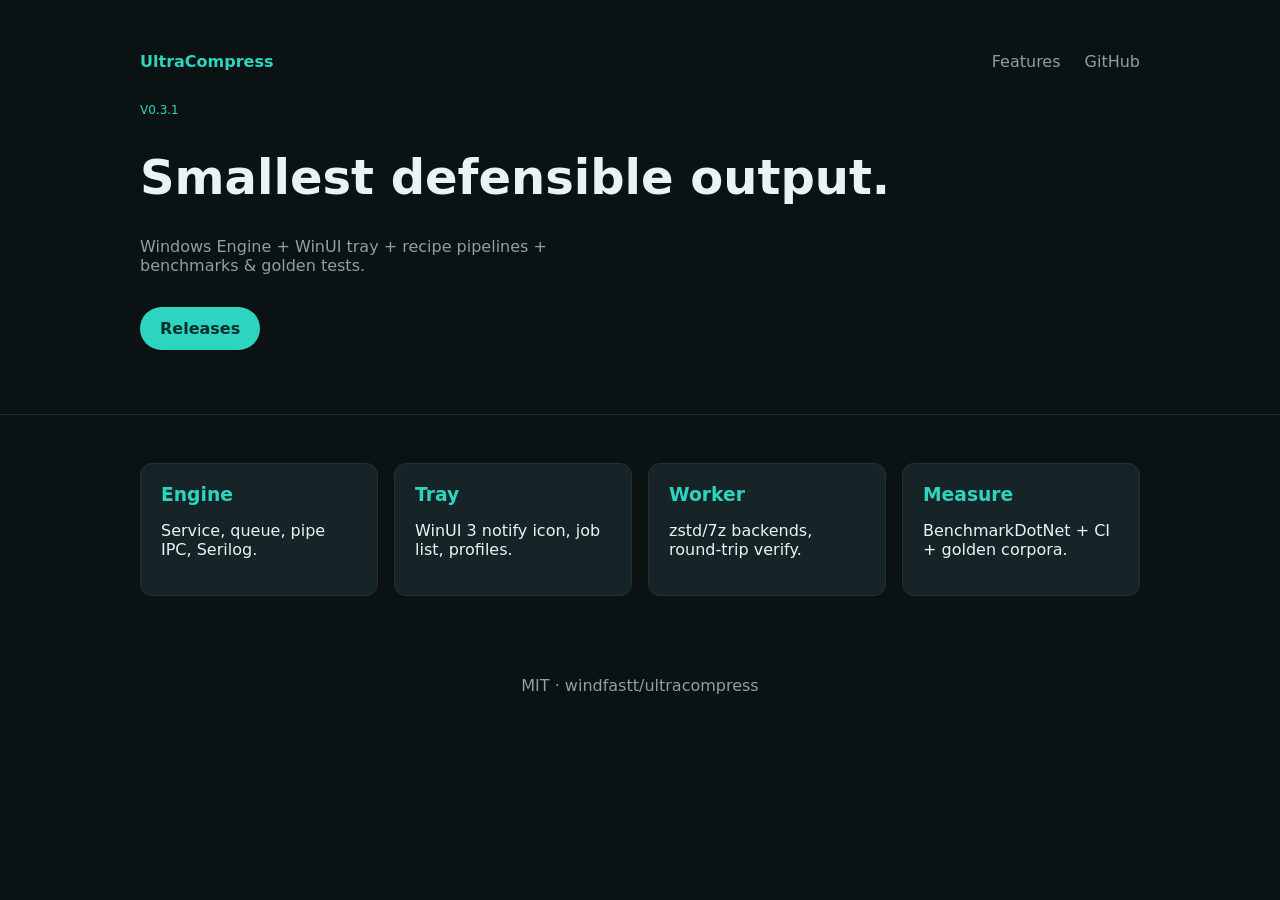
==== index.html @ 3025b954 "deploy: update site from 587dab5bf237c3730dba3cbc0a1143e65b993572 587dab5bf237c3730dba3cbc0a1143e65b" ====
<!DOCTYPE html>
<html lang="en"><head><meta charset="utf-8"/><meta name="viewport" content="width=device-width,initial-scale=1"/>
<title>UltraCompress</title><link rel="stylesheet" href="assets/style.css"/></head>
<body>
<header class="hero"><div class="nav"><span class="logo">UltraCompress</span>
<a href="#features">Features</a><a href="https://github.com/windfastt/ultracompress">GitHub</a></div>
<div class="wrap"><p class="tag">v0.3.1</p><h1>Smallest defensible output.</h1>
<p class="lead">Windows Engine + WinUI tray + recipe pipelines + benchmarks &amp; golden tests.</p>
<a class="btn" href="https://github.com/windfastt/ultracompress/releases">Releases</a></div></header>
<section id="features" class="wrap cards"><article><h3>Engine</h3><p>Service, queue, pipe IPC, Serilog.</p></article>
<article><h3>Tray</h3><p>WinUI 3 notify icon, job list, profiles.</p></article>
<article><h3>Worker</h3><p>zstd/7z backends, round-trip verify.</p></article>
<article><h3>Measure</h3><p>BenchmarkDotNet + CI + golden corpora.</p></article></section>
<footer class="wrap muted">MIT · windfastt/ultracompress</footer></body></html>
---- assets/style.css ----
:root{--bg:#0b1214;--text:#e8f4f2;--accent:#2dd4bf;--muted:#8aa29e;font-family:Segoe UI,system-ui,sans-serif}
body{margin:0;background:var(--bg);color:var(--text)}.nav{display:flex;gap:1.5rem;padding:1.25rem 2rem;max-width:1000px;margin:auto}
.logo{font-weight:700;color:var(--accent);margin-right:auto}.nav a{color:var(--muted);text-decoration:none}
.hero{padding:2rem 0 4rem;border-bottom:1px solid #1e2d30}.wrap{max-width:1000px;margin:auto;padding:0 2rem}
.tag{color:var(--accent);text-transform:uppercase;font-size:.75rem}h1{font-size:clamp(2rem,5vw,3rem)}.lead{color:var(--muted);max-width:48ch}
.btn{display:inline-block;margin-top:1rem;padding:.75rem 1.25rem;background:var(--accent);color:#042f2e;border-radius:999px;text-decoration:none;font-weight:600}
.cards{display:grid;grid-template-columns:repeat(auto-fill,minmax(220px,1fr));gap:1rem;padding:3rem 2rem;max-width:1000px;margin:auto}
.cards article{background:#162428;padding:1.25rem;border-radius:12px;border:1px solid #1e3336}h3{color:var(--accent);margin:0 0 .5rem}
.muted{color:var(--muted);padding:2rem;text-align:center}
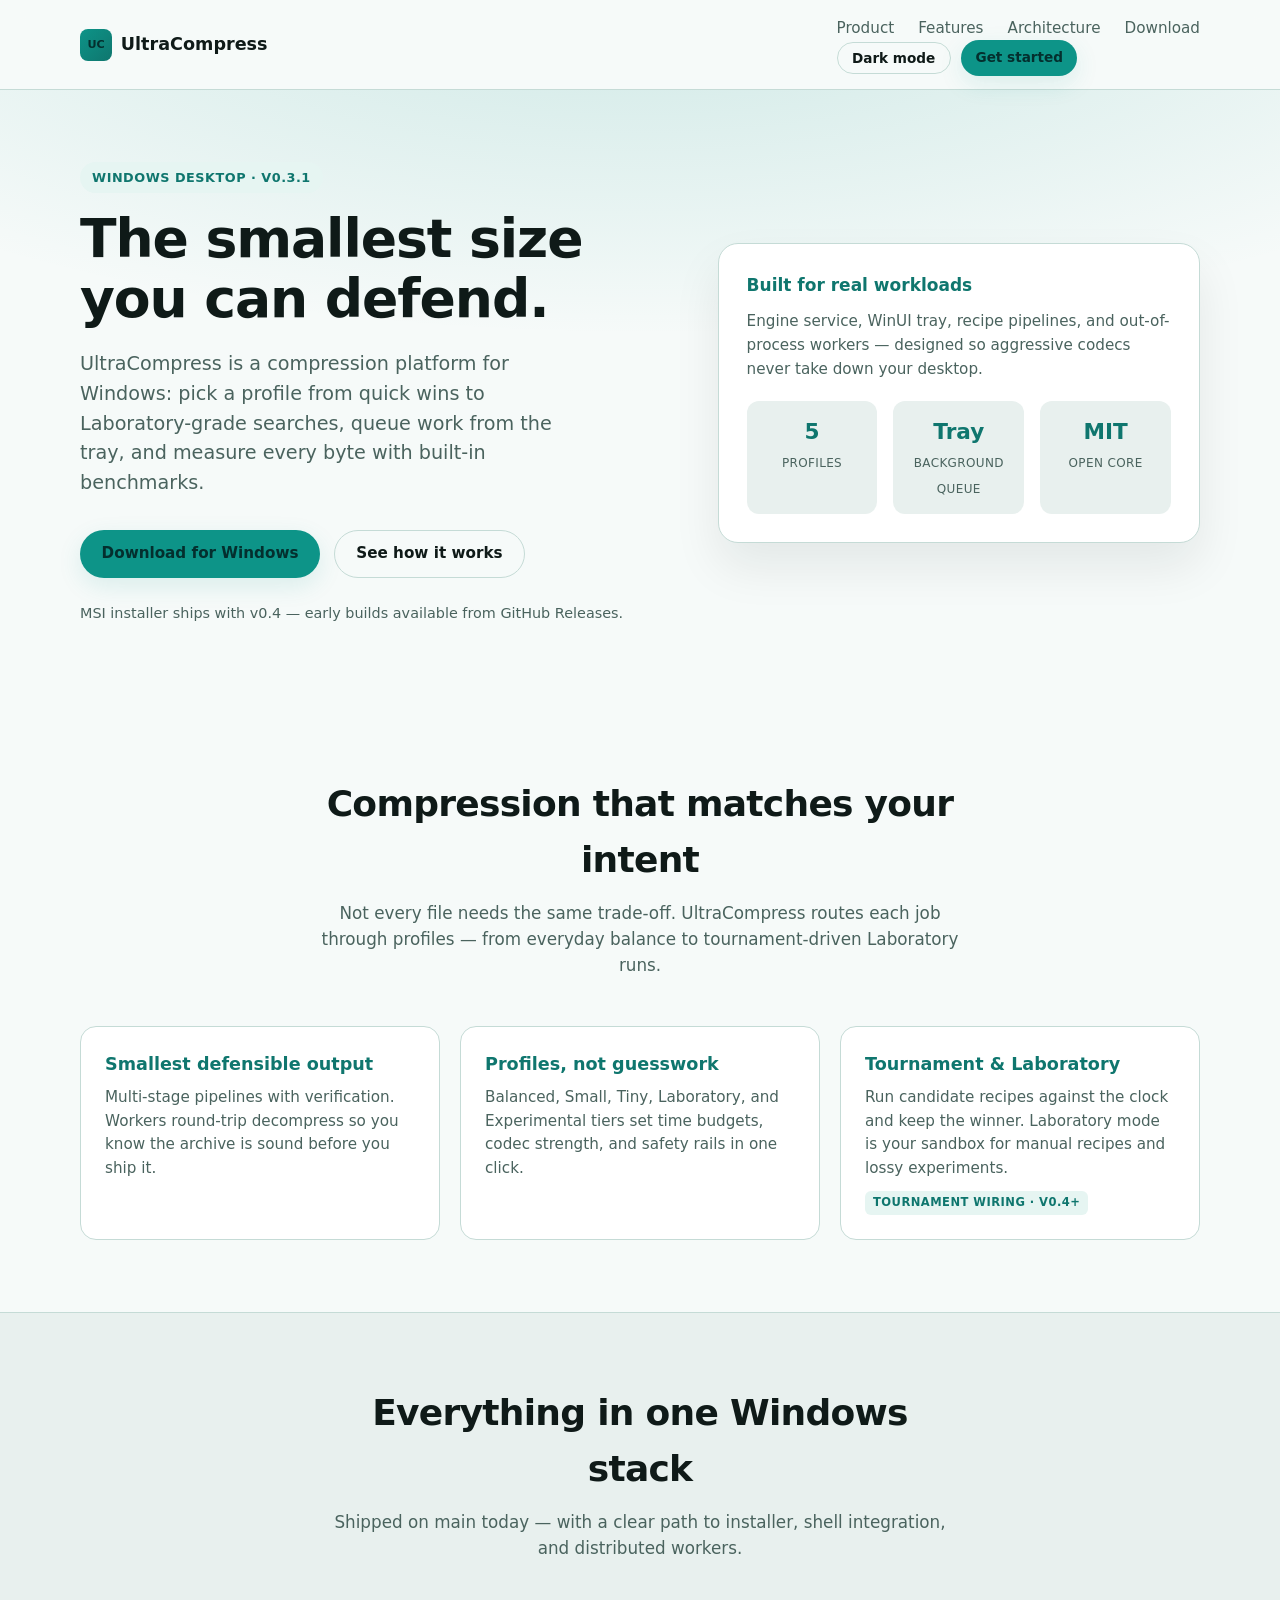
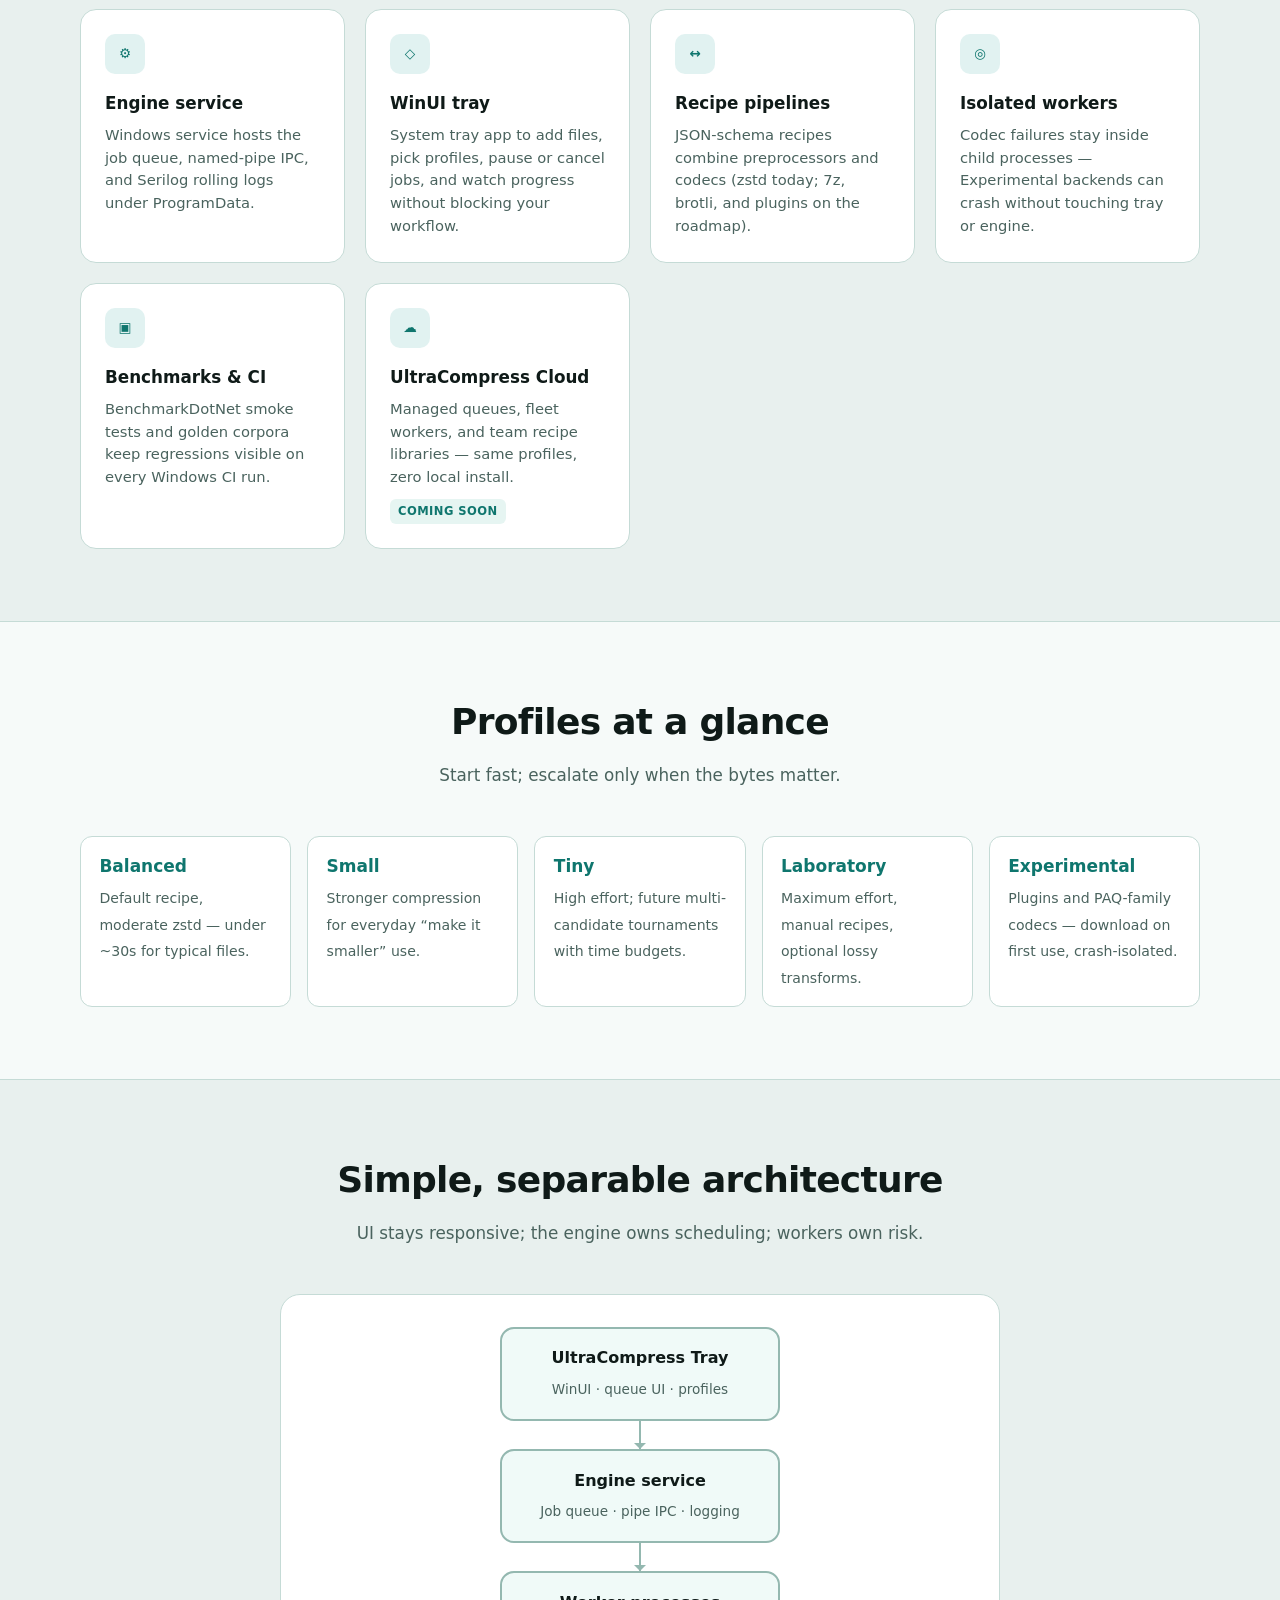
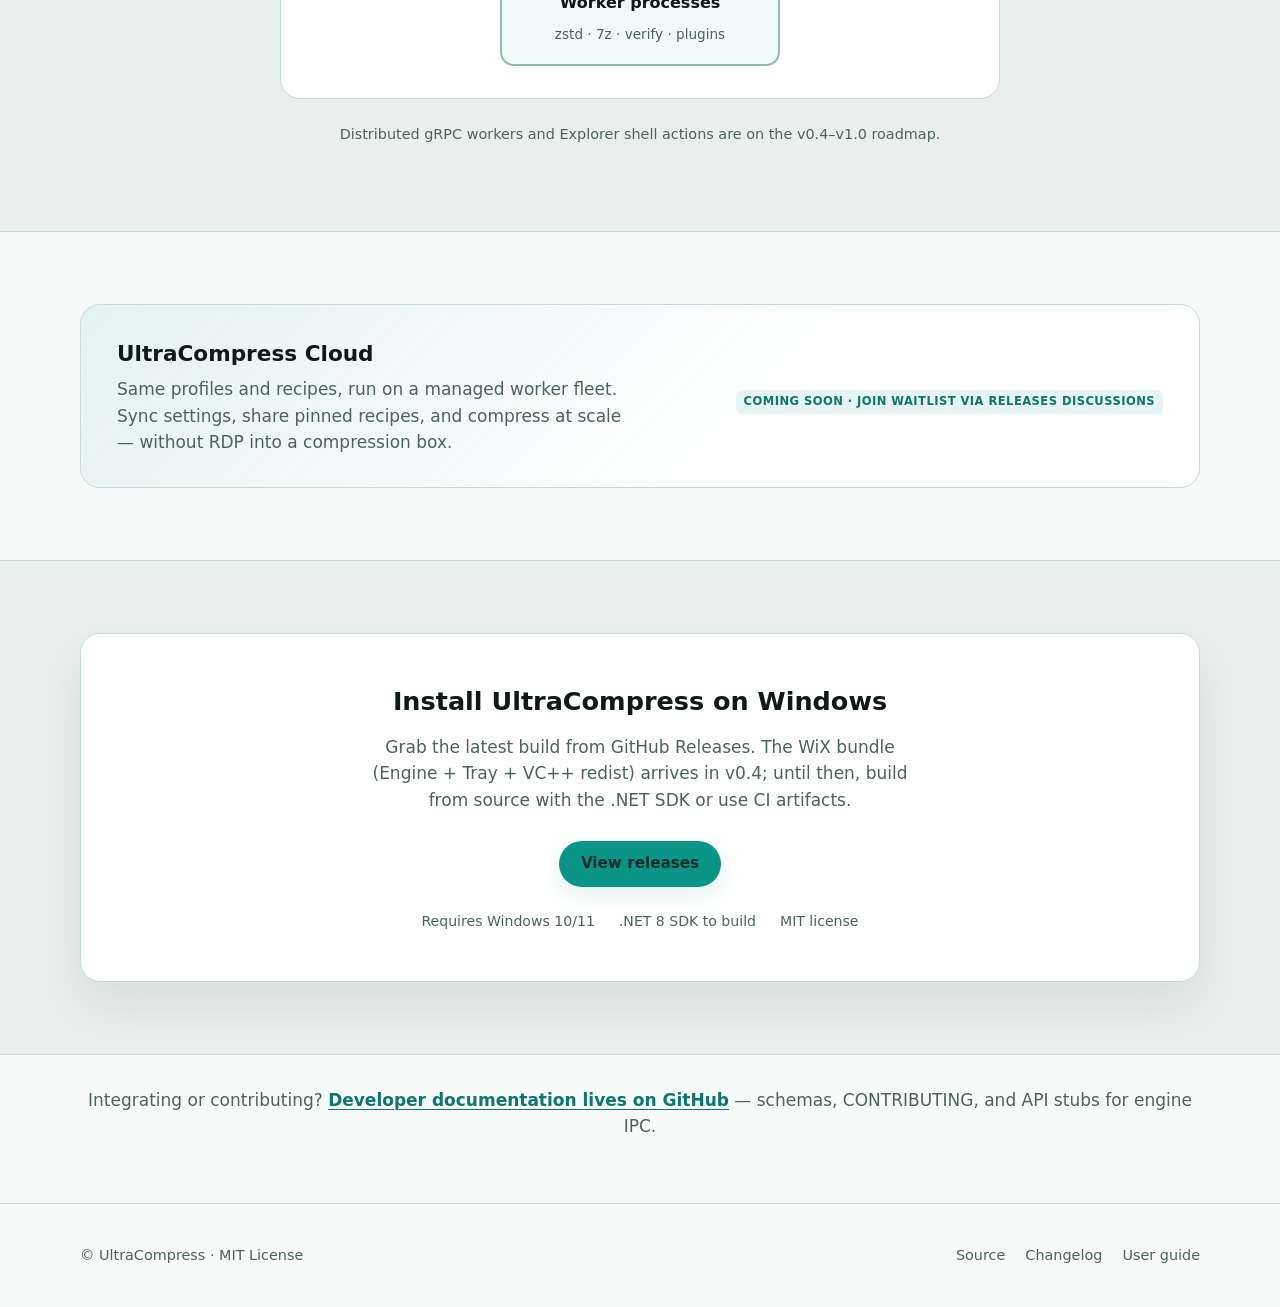
==== commit f4801b0e: "deploy: update site from e82fae496bba3549eb50ea04aafbd1b3027ed42f e82fae496bba3549eb50ea04aafbd1b302" ====
--- a/index.html
+++ b/index.html
@@ -1,14 +1,233 @@
 <!DOCTYPE html>
-<html lang="en"><head><meta charset="utf-8"/><meta name="viewport" content="width=device-width,initial-scale=1"/>
-<title>UltraCompress</title><link rel="stylesheet" href="assets/style.css"/></head>
+<html lang="en" data-theme="dark">
+<head>
+  <meta charset="utf-8" />
+  <meta name="viewport" content="width=device-width, initial-scale=1" />
+  <meta name="description" content="UltraCompress — Windows ultra file compression with intelligent profiles, background queues, and measurable smallest-size output." />
+  <title>UltraCompress — Ultra file compression for Windows</title>
+  <link rel="stylesheet" href="assets/style.css" />
+  <script src="assets/main.js" defer></script>
+</head>
 <body>
-<header class="hero"><div class="nav"><span class="logo">UltraCompress</span>
-<a href="#features">Features</a><a href="https://github.com/windfastt/ultracompress">GitHub</a></div>
-<div class="wrap"><p class="tag">v0.3.1</p><h1>Smallest defensible output.</h1>
-<p class="lead">Windows Engine + WinUI tray + recipe pipelines + benchmarks &amp; golden tests.</p>
-<a class="btn" href="https://github.com/windfastt/ultracompress/releases">Releases</a></div></header>
-<section id="features" class="wrap cards"><article><h3>Engine</h3><p>Service, queue, pipe IPC, Serilog.</p></article>
-<article><h3>Tray</h3><p>WinUI 3 notify icon, job list, profiles.</p></article>
-<article><h3>Worker</h3><p>zstd/7z backends, round-trip verify.</p></article>
-<article><h3>Measure</h3><p>BenchmarkDotNet + CI + golden corpora.</p></article></section>
-<footer class="wrap muted">MIT · windfastt/ultracompress</footer></body></html>
+  <header class="site-header">
+    <div class="wrap">
+      <nav class="nav-bar" aria-label="Primary">
+        <a class="logo" href="#top">
+          <span class="logo-mark" aria-hidden="true">UC</span>
+          UltraCompress
+        </a>
+        <button type="button" class="nav-toggle" data-nav-toggle aria-expanded="false" aria-controls="nav-panel">Menu</button>
+        <div class="nav-panel" id="nav-panel" data-nav-panel>
+          <ul class="nav-links">
+            <li><a href="#product">Product</a></li>
+            <li><a href="#features">Features</a></li>
+            <li><a href="#architecture">Architecture</a></li>
+            <li><a href="#download">Download</a></li>
+          </ul>
+          <div class="nav-actions">
+            <button type="button" class="btn btn-ghost btn-sm" data-theme-toggle aria-pressed="true">Light mode</button>
+            <a class="btn btn-primary btn-sm" href="#download">Get started</a>
+          </div>
+        </div>
+      </nav>
+    </div>
+  </header>
+
+  <main id="top">
+    <section class="hero">
+      <div class="wrap hero-grid">
+        <div>
+          <p class="eyebrow">Windows desktop · v0.3.1</p>
+          <h1>The smallest size you can defend.</h1>
+          <p class="hero-lead">
+            UltraCompress is a compression platform for Windows: pick a profile from quick wins to
+            Laboratory-grade searches, queue work from the tray, and measure every byte with built-in benchmarks.
+          </p>
+          <div class="hero-cta">
+            <a class="btn btn-primary" href="https://github.com/windfastt/ultracompress/releases">Download for Windows</a>
+            <a class="btn btn-ghost" href="#product">See how it works</a>
+          </div>
+          <p class="hero-note">MSI installer ships with v0.4 — early builds available from GitHub Releases.</p>
+        </div>
+        <aside class="hero-visual" aria-label="Product highlights">
+          <p style="margin:0 0 0.75rem;font-weight:600;color:var(--accent-strong);">Built for real workloads</p>
+          <p style="margin:0;color:var(--text-muted);font-size:0.95rem;">
+            Engine service, WinUI tray, recipe pipelines, and out-of-process workers — designed so aggressive codecs never take down your desktop.
+          </p>
+          <div class="stat-row">
+            <div class="stat">
+              <strong>5</strong>
+              <span>Profiles</span>
+            </div>
+            <div class="stat">
+              <strong>Tray</strong>
+              <span>Background queue</span>
+            </div>
+            <div class="stat">
+              <strong>MIT</strong>
+              <span>Open core</span>
+            </div>
+          </div>
+        </aside>
+      </div>
+    </section>
+
+    <section id="product" class="section">
+      <div class="wrap">
+        <header class="section-header">
+          <h2>Compression that matches your intent</h2>
+          <p>Not every file needs the same trade-off. UltraCompress routes each job through profiles — from everyday balance to tournament-driven Laboratory runs.</p>
+        </header>
+        <div class="value-grid">
+          <article class="value-card">
+            <h3>Smallest defensible output</h3>
+            <p>Multi-stage pipelines with verification. Workers round-trip decompress so you know the archive is sound before you ship it.</p>
+          </article>
+          <article class="value-card">
+            <h3>Profiles, not guesswork</h3>
+            <p>Balanced, Small, Tiny, Laboratory, and Experimental tiers set time budgets, codec strength, and safety rails in one click.</p>
+          </article>
+          <article class="value-card">
+            <h3>Tournament &amp; Laboratory</h3>
+            <p>Run candidate recipes against the clock and keep the winner. Laboratory mode is your sandbox for manual recipes and lossy experiments.</p>
+            <span class="badge-soon">Tournament wiring · v0.4+</span>
+          </article>
+        </div>
+      </div>
+    </section>
+
+    <section id="features" class="section section-alt">
+      <div class="wrap">
+        <header class="section-header">
+          <h2>Everything in one Windows stack</h2>
+          <p>Shipped on main today — with a clear path to installer, shell integration, and distributed workers.</p>
+        </header>
+        <div class="feature-grid">
+          <article class="feature-card">
+            <div class="feature-icon" aria-hidden="true">⚙</div>
+            <h3>Engine service</h3>
+            <p>Windows service hosts the job queue, named-pipe IPC, and Serilog rolling logs under ProgramData.</p>
+          </article>
+          <article class="feature-card">
+            <div class="feature-icon" aria-hidden="true">◇</div>
+            <h3>WinUI tray</h3>
+            <p>System tray app to add files, pick profiles, pause or cancel jobs, and watch progress without blocking your workflow.</p>
+          </article>
+          <article class="feature-card">
+            <div class="feature-icon" aria-hidden="true">↔</div>
+            <h3>Recipe pipelines</h3>
+            <p>JSON-schema recipes combine preprocessors and codecs (zstd today; 7z, brotli, and plugins on the roadmap).</p>
+          </article>
+          <article class="feature-card">
+            <div class="feature-icon" aria-hidden="true">◎</div>
+            <h3>Isolated workers</h3>
+            <p>Codec failures stay inside child processes — Experimental backends can crash without touching tray or engine.</p>
+          </article>
+          <article class="feature-card">
+            <div class="feature-icon" aria-hidden="true">▣</div>
+            <h3>Benchmarks &amp; CI</h3>
+            <p>BenchmarkDotNet smoke tests and golden corpora keep regressions visible on every Windows CI run.</p>
+          </article>
+          <article class="feature-card">
+            <div class="feature-icon" aria-hidden="true">☁</div>
+            <h3>UltraCompress Cloud</h3>
+            <p>Managed queues, fleet workers, and team recipe libraries — same profiles, zero local install.</p>
+            <span class="badge-soon">Coming soon</span>
+          </article>
+        </div>
+      </div>
+    </section>
+
+    <section class="section">
+      <div class="wrap">
+        <header class="section-header">
+          <h2>Profiles at a glance</h2>
+          <p>Start fast; escalate only when the bytes matter.</p>
+        </header>
+        <ul class="profile-list">
+          <li><strong>Balanced</strong><span>Default recipe, moderate zstd — under ~30s for typical files.</span></li>
+          <li><strong>Small</strong><span>Stronger compression for everyday “make it smaller” use.</span></li>
+          <li><strong>Tiny</strong><span>High effort; future multi-candidate tournaments with time budgets.</span></li>
+          <li><strong>Laboratory</strong><span>Maximum effort, manual recipes, optional lossy transforms.</span></li>
+          <li><strong>Experimental</strong><span>Plugins and PAQ-family codecs — download on first use, crash-isolated.</span></li>
+        </ul>
+      </div>
+    </section>
+
+    <section id="architecture" class="section section-alt">
+      <div class="wrap">
+        <header class="section-header">
+          <h2>Simple, separable architecture</h2>
+          <p>UI stays responsive; the engine owns scheduling; workers own risk.</p>
+        </header>
+        <div class="architecture" role="img" aria-label="Tray connects to Engine service, which dispatches to Worker processes with codec backends">
+          <div class="arch-node">
+            <strong>UltraCompress Tray</strong>
+            <span>WinUI · queue UI · profiles</span>
+          </div>
+          <div class="arch-arrow" aria-hidden="true"></div>
+          <div class="arch-node">
+            <strong>Engine service</strong>
+            <span>Job queue · pipe IPC · logging</span>
+          </div>
+          <div class="arch-arrow" aria-hidden="true"></div>
+          <div class="arch-node">
+            <strong>Worker processes</strong>
+            <span>zstd · 7z · verify · plugins</span>
+          </div>
+        </div>
+        <p class="arch-caption">Distributed gRPC workers and Explorer shell actions are on the v0.4–v1.0 roadmap.</p>
+      </div>
+    </section>
+
+    <section class="section">
+      <div class="wrap cloud-banner">
+        <div>
+          <h2>UltraCompress Cloud</h2>
+          <p>Same profiles and recipes, run on a managed worker fleet. Sync settings, share pinned recipes, and compress at scale — without RDP into a compression box.</p>
+        </div>
+        <span class="badge-soon">Coming soon · join waitlist via Releases discussions</span>
+      </div>
+    </section>
+
+    <section id="download" class="section section-alt">
+      <div class="wrap">
+        <div class="download-panel">
+          <h2>Install UltraCompress on Windows</h2>
+          <p>
+            Grab the latest build from GitHub Releases. The WiX bundle (Engine + Tray + VC++ redist) arrives in v0.4;
+            until then, build from source with the .NET SDK or use CI artifacts.
+          </p>
+          <a class="btn btn-primary" href="https://github.com/windfastt/ultracompress/releases/tag/v0.3.1">View releases</a>
+          <div class="download-meta">
+            <span>Requires Windows 10/11</span>
+            <span>.NET 8 SDK to build</span>
+            <span>MIT license</span>
+          </div>
+        </div>
+      </div>
+    </section>
+
+    <section class="section dev-strip">
+      <div class="wrap">
+        <p style="margin:0;color:var(--text-muted);">
+          Integrating or contributing?
+          <a href="https://github.com/windfastt/ultracompress">Developer documentation lives on GitHub</a>
+          — schemas, CONTRIBUTING, and API stubs for engine IPC.
+        </p>
+      </div>
+    </section>
+  </main>
+
+  <footer class="site-footer">
+    <div class="wrap footer-inner">
+      <span>© UltraCompress · MIT License</span>
+      <ul class="footer-links">
+        <li><a href="https://github.com/windfastt/ultracompress">Source</a></li>
+        <li><a href="https://github.com/windfastt/ultracompress/blob/main/CHANGELOG.md">Changelog</a></li>
+        <li><a href="https://github.com/windfastt/ultracompress/blob/main/docs/USER.md">User guide</a></li>
+      </ul>
+    </div>
+  </footer>
+</body>
+</html>
--- a/assets/style.css
+++ b/assets/style.css
@@ -1,9 +1,645 @@
-:root{--bg:#0b1214;--text:#e8f4f2;--accent:#2dd4bf;--muted:#8aa29e;font-family:Segoe UI,system-ui,sans-serif}
-body{margin:0;background:var(--bg);color:var(--text)}.nav{display:flex;gap:1.5rem;padding:1.25rem 2rem;max-width:1000px;margin:auto}
-.logo{font-weight:700;color:var(--accent);margin-right:auto}.nav a{color:var(--muted);text-decoration:none}
-.hero{padding:2rem 0 4rem;border-bottom:1px solid #1e2d30}.wrap{max-width:1000px;margin:auto;padding:0 2rem}
-.tag{color:var(--accent);text-transform:uppercase;font-size:.75rem}h1{font-size:clamp(2rem,5vw,3rem)}.lead{color:var(--muted);max-width:48ch}
-.btn{display:inline-block;margin-top:1rem;padding:.75rem 1.25rem;background:var(--accent);color:#042f2e;border-radius:999px;text-decoration:none;font-weight:600}
-.cards{display:grid;grid-template-columns:repeat(auto-fill,minmax(220px,1fr));gap:1rem;padding:3rem 2rem;max-width:1000px;margin:auto}
-.cards article{background:#162428;padding:1.25rem;border-radius:12px;border:1px solid #1e3336}h3{color:var(--accent);margin:0 0 .5rem}
-.muted{color:var(--muted);padding:2rem;text-align:center}
+/* UltraCompress product site — light/dark, marketing-first */
+
+:root,
+[data-theme="light"] {
+  color-scheme: light;
+  --bg: #f6faf9;
+  --bg-elevated: #ffffff;
+  --bg-muted: #e8f0ee;
+  --text: #0f1a18;
+  --text-muted: #4a635e;
+  --accent: #0d9488;
+  --accent-soft: rgba(13, 148, 136, 0.12);
+  --accent-strong: #0f766e;
+  --border: #c5dbd6;
+  --shadow: 0 24px 48px rgba(15, 26, 24, 0.08);
+  --hero-glow: radial-gradient(ellipse 80% 60% at 50% -20%, rgba(13, 148, 136, 0.18), transparent);
+  --diagram-line: #94b8b0;
+  --diagram-fill: #f0faf8;
+  --chip-bg: #e6f5f2;
+}
+
+[data-theme="dark"] {
+  color-scheme: dark;
+  --bg: #070d0f;
+  --bg-elevated: #0f181b;
+  --bg-muted: #162428;
+  --text: #e8f4f2;
+  --text-muted: #8aa29e;
+  --accent: #2dd4bf;
+  --accent-soft: rgba(45, 212, 191, 0.14);
+  --accent-strong: #5eead4;
+  --border: #1e3336;
+  --shadow: 0 24px 48px rgba(0, 0, 0, 0.45);
+  --hero-glow: radial-gradient(ellipse 80% 60% at 50% -20%, rgba(45, 212, 191, 0.15), transparent);
+  --diagram-line: #3d5c56;
+  --diagram-fill: #121c1f;
+  --chip-bg: #14282c;
+}
+
+*,
+*::before,
+*::after {
+  box-sizing: border-box;
+}
+
+html {
+  scroll-behavior: smooth;
+}
+
+body {
+  margin: 0;
+  font-family: "Segoe UI", system-ui, -apple-system, sans-serif;
+  background: var(--bg);
+  color: var(--text);
+  line-height: 1.55;
+  font-size: 1.0625rem;
+}
+
+img,
+svg {
+  max-width: 100%;
+  height: auto;
+}
+
+a {
+  color: var(--accent-strong);
+  text-decoration-thickness: 1px;
+  text-underline-offset: 3px;
+}
+
+a:hover {
+  color: var(--accent);
+}
+
+.wrap {
+  width: min(1120px, 100% - 2.5rem);
+  margin-inline: auto;
+}
+
+/* —— Top bar —— */
+.site-header {
+  position: sticky;
+  top: 0;
+  z-index: 50;
+  background: color-mix(in srgb, var(--bg) 88%, transparent);
+  backdrop-filter: blur(12px);
+  border-bottom: 1px solid var(--border);
+}
+
+.nav-bar {
+  display: flex;
+  align-items: center;
+  gap: 1.25rem;
+  padding: 0.85rem 0;
+}
+
+.logo {
+  display: flex;
+  align-items: center;
+  gap: 0.55rem;
+  font-weight: 700;
+  font-size: 1.1rem;
+  color: var(--text);
+  text-decoration: none;
+  margin-right: auto;
+}
+
+.logo-mark {
+  width: 2rem;
+  height: 2rem;
+  border-radius: 8px;
+  background: linear-gradient(135deg, var(--accent), var(--accent-strong));
+  display: grid;
+  place-items: center;
+  color: #042f2e;
+  font-size: 0.7rem;
+  font-weight: 800;
+  letter-spacing: -0.02em;
+}
+
+.nav-links {
+  display: flex;
+  align-items: center;
+  gap: 1.5rem;
+  list-style: none;
+  margin: 0;
+  padding: 0;
+}
+
+.nav-links a {
+  color: var(--text-muted);
+  text-decoration: none;
+  font-size: 0.95rem;
+  font-weight: 500;
+}
+
+.nav-links a:hover {
+  color: var(--text);
+}
+
+.nav-actions {
+  display: flex;
+  align-items: center;
+  gap: 0.65rem;
+}
+
+.nav-toggle {
+  display: none;
+  border: 1px solid var(--border);
+  background: var(--bg-elevated);
+  color: var(--text);
+  border-radius: 8px;
+  padding: 0.45rem 0.65rem;
+  cursor: pointer;
+  font: inherit;
+}
+
+.btn {
+  display: inline-flex;
+  align-items: center;
+  justify-content: center;
+  gap: 0.4rem;
+  padding: 0.7rem 1.35rem;
+  border-radius: 999px;
+  font-weight: 600;
+  font-size: 0.95rem;
+  text-decoration: none;
+  border: none;
+  cursor: pointer;
+  font-family: inherit;
+  transition: transform 0.15s ease, box-shadow 0.15s ease;
+}
+
+.btn:hover {
+  transform: translateY(-1px);
+}
+
+.btn-primary {
+  background: var(--accent);
+  color: #042f2e;
+  box-shadow: 0 8px 24px var(--accent-soft);
+}
+
+.btn-primary:hover {
+  color: #042f2e;
+  box-shadow: 0 12px 32px var(--accent-soft);
+}
+
+.btn-ghost {
+  background: transparent;
+  color: var(--text);
+  border: 1px solid var(--border);
+}
+
+.btn-ghost:hover {
+  border-color: var(--accent);
+  color: var(--accent-strong);
+}
+
+.btn-sm {
+  padding: 0.45rem 0.9rem;
+  font-size: 0.85rem;
+}
+
+/* —— Hero —— */
+.hero {
+  padding: 4.5rem 0 5rem;
+  background: var(--hero-glow);
+}
+
+.hero-grid {
+  display: grid;
+  grid-template-columns: 1.1fr 0.9fr;
+  gap: 3rem;
+  align-items: center;
+}
+
+.eyebrow {
+  display: inline-flex;
+  align-items: center;
+  gap: 0.5rem;
+  padding: 0.35rem 0.75rem;
+  border-radius: 999px;
+  background: var(--chip-bg);
+  color: var(--accent-strong);
+  font-size: 0.8rem;
+  font-weight: 600;
+  text-transform: uppercase;
+  letter-spacing: 0.04em;
+  margin: 0 0 1rem;
+}
+
+.hero h1 {
+  font-size: clamp(2.35rem, 5vw, 3.35rem);
+  line-height: 1.12;
+  margin: 0 0 1.25rem;
+  letter-spacing: -0.02em;
+}
+
+.hero-lead {
+  font-size: 1.2rem;
+  color: var(--text-muted);
+  max-width: 42ch;
+  margin: 0 0 2rem;
+}
+
+.hero-cta {
+  display: flex;
+  flex-wrap: wrap;
+  gap: 0.85rem;
+  margin-bottom: 1.5rem;
+}
+
+.hero-note {
+  font-size: 0.9rem;
+  color: var(--text-muted);
+  margin: 0;
+}
+
+.hero-visual {
+  background: var(--bg-elevated);
+  border: 1px solid var(--border);
+  border-radius: 20px;
+  padding: 1.75rem;
+  box-shadow: var(--shadow);
+}
+
+.stat-row {
+  display: grid;
+  grid-template-columns: repeat(3, 1fr);
+  gap: 1rem;
+  margin-top: 1.25rem;
+}
+
+.stat {
+  text-align: center;
+  padding: 0.85rem;
+  border-radius: 12px;
+  background: var(--bg-muted);
+}
+
+.stat strong {
+  display: block;
+  font-size: 1.35rem;
+  color: var(--accent-strong);
+}
+
+.stat span {
+  font-size: 0.75rem;
+  color: var(--text-muted);
+  text-transform: uppercase;
+  letter-spacing: 0.03em;
+}
+
+/* —— Sections —— */
+.section {
+  padding: 4.5rem 0;
+}
+
+.section-alt {
+  background: var(--bg-muted);
+  border-block: 1px solid var(--border);
+}
+
+.section-header {
+  text-align: center;
+  max-width: 640px;
+  margin: 0 auto 3rem;
+}
+
+.section-header h2 {
+  font-size: clamp(1.75rem, 3vw, 2.25rem);
+  margin: 0 0 0.75rem;
+  letter-spacing: -0.02em;
+}
+
+.section-header p {
+  color: var(--text-muted);
+  margin: 0;
+  font-size: 1.05rem;
+}
+
+/* —— Value props —— */
+.value-grid {
+  display: grid;
+  grid-template-columns: repeat(3, 1fr);
+  gap: 1.25rem;
+}
+
+.value-card {
+  padding: 1.5rem;
+  border-radius: 16px;
+  background: var(--bg-elevated);
+  border: 1px solid var(--border);
+}
+
+.value-card h3 {
+  margin: 0 0 0.5rem;
+  font-size: 1.1rem;
+  color: var(--accent-strong);
+}
+
+.value-card p {
+  margin: 0;
+  color: var(--text-muted);
+  font-size: 0.95rem;
+}
+
+/* —— Features —— */
+.feature-grid {
+  display: grid;
+  grid-template-columns: repeat(auto-fill, minmax(260px, 1fr));
+  gap: 1.25rem;
+}
+
+.feature-card {
+  padding: 1.5rem;
+  border-radius: 16px;
+  background: var(--bg-elevated);
+  border: 1px solid var(--border);
+  transition: border-color 0.2s ease;
+}
+
+.feature-card:hover {
+  border-color: var(--accent);
+}
+
+.feature-icon {
+  width: 2.5rem;
+  height: 2.5rem;
+  border-radius: 10px;
+  background: var(--accent-soft);
+  color: var(--accent-strong);
+  display: grid;
+  place-items: center;
+  font-weight: 700;
+  font-size: 0.85rem;
+  margin-bottom: 1rem;
+}
+
+.feature-card h3 {
+  margin: 0 0 0.5rem;
+  font-size: 1.05rem;
+}
+
+.feature-card p {
+  margin: 0;
+  color: var(--text-muted);
+  font-size: 0.92rem;
+}
+
+.badge-soon {
+  display: inline-block;
+  margin-top: 0.65rem;
+  font-size: 0.72rem;
+  font-weight: 600;
+  text-transform: uppercase;
+  letter-spacing: 0.04em;
+  padding: 0.2rem 0.5rem;
+  border-radius: 6px;
+  background: var(--chip-bg);
+  color: var(--accent-strong);
+}
+
+/* —— Architecture —— */
+.architecture {
+  display: flex;
+  flex-direction: column;
+  align-items: center;
+  gap: 0;
+  padding: 2rem;
+  background: var(--bg-elevated);
+  border-radius: 20px;
+  border: 1px solid var(--border);
+  max-width: 720px;
+  margin: 0 auto;
+}
+
+.arch-node {
+  width: 100%;
+  max-width: 280px;
+  padding: 1.1rem 1.25rem;
+  border-radius: 14px;
+  background: var(--diagram-fill);
+  border: 2px solid var(--diagram-line);
+  text-align: center;
+}
+
+.arch-node strong {
+  display: block;
+  font-size: 1rem;
+  margin-bottom: 0.25rem;
+}
+
+.arch-node span {
+  font-size: 0.85rem;
+  color: var(--text-muted);
+}
+
+.arch-arrow {
+  width: 2px;
+  height: 28px;
+  background: var(--diagram-line);
+  position: relative;
+}
+
+.arch-arrow::after {
+  content: "";
+  position: absolute;
+  bottom: 0;
+  left: 50%;
+  transform: translateX(-50%);
+  border: 6px solid transparent;
+  border-top-color: var(--diagram-line);
+  border-bottom: none;
+}
+
+.arch-caption {
+  text-align: center;
+  margin-top: 1.5rem;
+  font-size: 0.9rem;
+  color: var(--text-muted);
+}
+
+/* —— Profiles —— */
+.profile-list {
+  display: grid;
+  grid-template-columns: repeat(auto-fill, minmax(200px, 1fr));
+  gap: 1rem;
+  list-style: none;
+  margin: 0;
+  padding: 0;
+}
+
+.profile-list li {
+  padding: 1rem 1.15rem;
+  border-radius: 12px;
+  border: 1px solid var(--border);
+  background: var(--bg-elevated);
+}
+
+.profile-list strong {
+  display: block;
+  color: var(--accent-strong);
+  margin-bottom: 0.35rem;
+}
+
+.profile-list span {
+  font-size: 0.88rem;
+  color: var(--text-muted);
+}
+
+/* —— Cloud teaser —— */
+.cloud-banner {
+  display: flex;
+  flex-wrap: wrap;
+  align-items: center;
+  justify-content: space-between;
+  gap: 1.5rem;
+  padding: 2rem 2.25rem;
+  border-radius: 20px;
+  background: linear-gradient(135deg, var(--accent-soft), transparent 60%), var(--bg-elevated);
+  border: 1px solid var(--border);
+}
+
+.cloud-banner h2 {
+  margin: 0 0 0.35rem;
+  font-size: 1.35rem;
+}
+
+.cloud-banner p {
+  margin: 0;
+  color: var(--text-muted);
+  max-width: 48ch;
+}
+
+/* —— Download —— */
+.download-panel {
+  text-align: center;
+  padding: 3rem 2rem;
+  border-radius: 20px;
+  background: var(--bg-elevated);
+  border: 1px solid var(--border);
+  box-shadow: var(--shadow);
+}
+
+.download-panel h2 {
+  margin: 0 0 0.75rem;
+}
+
+.download-panel p {
+  color: var(--text-muted);
+  max-width: 52ch;
+  margin: 0 auto 1.75rem;
+}
+
+.download-meta {
+  display: flex;
+  flex-wrap: wrap;
+  justify-content: center;
+  gap: 1.5rem;
+  margin-top: 1.5rem;
+  font-size: 0.88rem;
+  color: var(--text-muted);
+}
+
+/* —— Developers —— */
+.dev-strip {
+  text-align: center;
+  padding: 2rem;
+}
+
+.dev-strip a {
+  font-weight: 600;
+}
+
+/* —— Footer —— */
+.site-footer {
+  border-top: 1px solid var(--border);
+  padding: 2.5rem 0;
+  margin-top: 2rem;
+}
+
+.footer-inner {
+  display: flex;
+  flex-wrap: wrap;
+  align-items: center;
+  justify-content: space-between;
+  gap: 1rem;
+  font-size: 0.9rem;
+  color: var(--text-muted);
+}
+
+.footer-links {
+  display: flex;
+  gap: 1.25rem;
+  list-style: none;
+  margin: 0;
+  padding: 0;
+}
+
+.footer-links a {
+  color: var(--text-muted);
+  text-decoration: none;
+}
+
+.footer-links a:hover {
+  color: var(--accent-strong);
+}
+
+/* —— Responsive —— */
+@media (max-width: 900px) {
+  .hero-grid {
+    grid-template-columns: 1fr;
+  }
+
+  .hero-visual {
+    order: -1;
+  }
+
+  .value-grid {
+    grid-template-columns: 1fr;
+  }
+}
+
+@media (max-width: 720px) {
+  .nav-toggle {
+    display: inline-flex;
+  }
+
+  .nav-panel {
+    display: none;
+    position: absolute;
+    top: 100%;
+    left: 0;
+    right: 0;
+    background: var(--bg-elevated);
+    border-bottom: 1px solid var(--border);
+    padding: 1rem 1.25rem 1.25rem;
+    flex-direction: column;
+    gap: 1rem;
+  }
+
+  .nav-panel.is-open {
+    display: flex;
+  }
+
+  .nav-links {
+    flex-direction: column;
+    align-items: flex-start;
+    gap: 0.75rem;
+  }
+
+  .site-header .wrap {
+    position: relative;
+  }
+
+  .nav-bar {
+    flex-wrap: wrap;
+  }
+
+  .stat-row {
+    grid-template-columns: 1fr;
+  }
+}
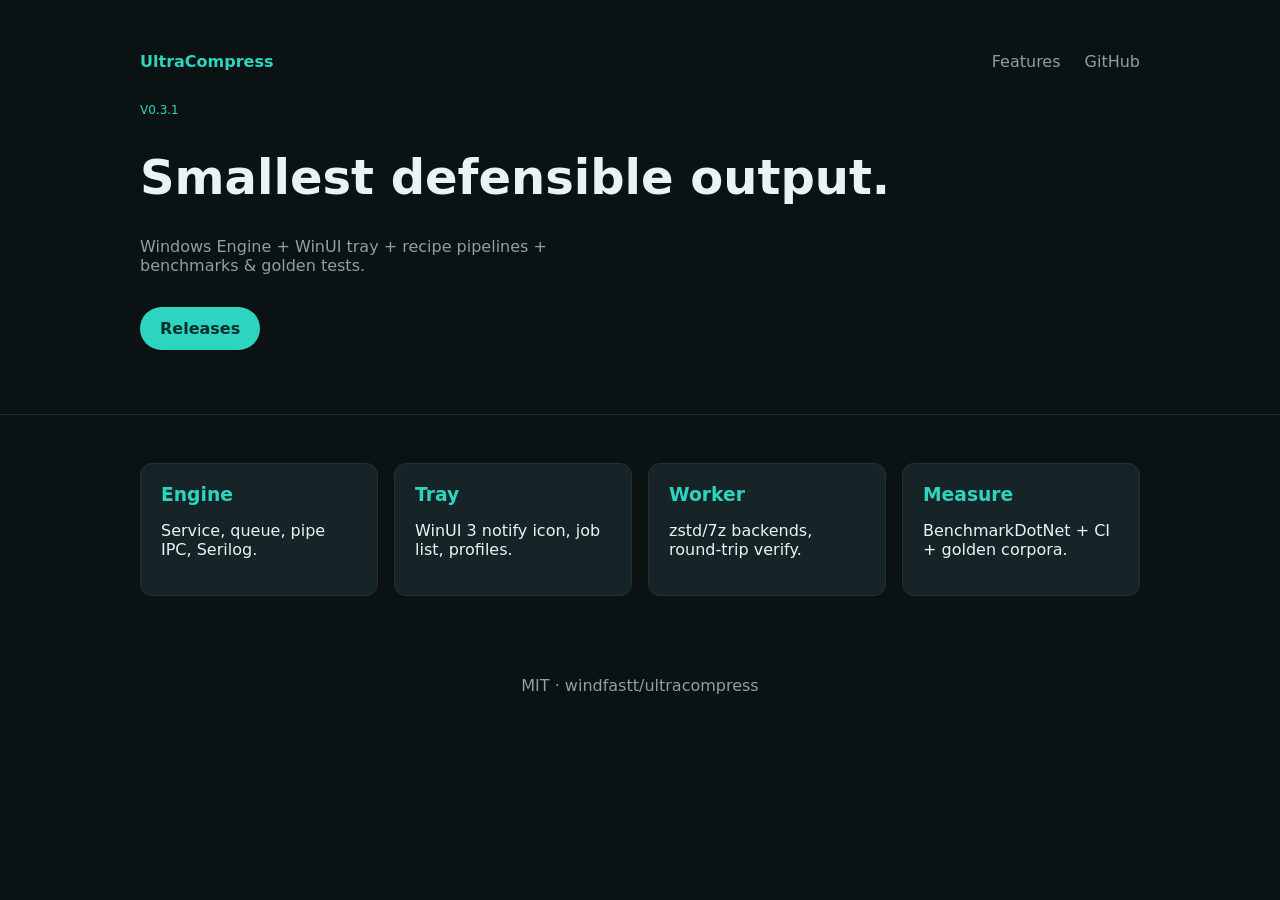
==== commit c9267c23: "deploy: update site from 9feb6efb7de308c4f8dd402ad11349002df67067 9feb6efb7de308c4f8dd402ad11349002d" ====
--- a/index.html
+++ b/index.html
@@ -1,233 +1,14 @@
 <!DOCTYPE html>
-<html lang="en" data-theme="dark">
-<head>
-  <meta charset="utf-8" />
-  <meta name="viewport" content="width=device-width, initial-scale=1" />
-  <meta name="description" content="UltraCompress — Windows ultra file compression with intelligent profiles, background queues, and measurable smallest-size output." />
-  <title>UltraCompress — Ultra file compression for Windows</title>
-  <link rel="stylesheet" href="assets/style.css" />
-  <script src="assets/main.js" defer></script>
-</head>
+<html lang="en"><head><meta charset="utf-8"/><meta name="viewport" content="width=device-width,initial-scale=1"/>
+<title>UltraCompress</title><link rel="stylesheet" href="assets/style.css"/></head>
 <body>
-  <header class="site-header">
-    <div class="wrap">
-      <nav class="nav-bar" aria-label="Primary">
-        <a class="logo" href="#top">
-          <span class="logo-mark" aria-hidden="true">UC</span>
-          UltraCompress
-        </a>
-        <button type="button" class="nav-toggle" data-nav-toggle aria-expanded="false" aria-controls="nav-panel">Menu</button>
-        <div class="nav-panel" id="nav-panel" data-nav-panel>
-          <ul class="nav-links">
-            <li><a href="#product">Product</a></li>
-            <li><a href="#features">Features</a></li>
-            <li><a href="#architecture">Architecture</a></li>
-            <li><a href="#download">Download</a></li>
-          </ul>
-          <div class="nav-actions">
-            <button type="button" class="btn btn-ghost btn-sm" data-theme-toggle aria-pressed="true">Light mode</button>
-            <a class="btn btn-primary btn-sm" href="#download">Get started</a>
-          </div>
-        </div>
-      </nav>
-    </div>
-  </header>
-
-  <main id="top">
-    <section class="hero">
-      <div class="wrap hero-grid">
-        <div>
-          <p class="eyebrow">Windows desktop · v0.3.1</p>
-          <h1>The smallest size you can defend.</h1>
-          <p class="hero-lead">
-            UltraCompress is a compression platform for Windows: pick a profile from quick wins to
-            Laboratory-grade searches, queue work from the tray, and measure every byte with built-in benchmarks.
-          </p>
-          <div class="hero-cta">
-            <a class="btn btn-primary" href="https://github.com/windfastt/ultracompress/releases">Download for Windows</a>
-            <a class="btn btn-ghost" href="#product">See how it works</a>
-          </div>
-          <p class="hero-note">MSI installer ships with v0.4 — early builds available from GitHub Releases.</p>
-        </div>
-        <aside class="hero-visual" aria-label="Product highlights">
-          <p style="margin:0 0 0.75rem;font-weight:600;color:var(--accent-strong);">Built for real workloads</p>
-          <p style="margin:0;color:var(--text-muted);font-size:0.95rem;">
-            Engine service, WinUI tray, recipe pipelines, and out-of-process workers — designed so aggressive codecs never take down your desktop.
-          </p>
-          <div class="stat-row">
-            <div class="stat">
-              <strong>5</strong>
-              <span>Profiles</span>
-            </div>
-            <div class="stat">
-              <strong>Tray</strong>
-              <span>Background queue</span>
-            </div>
-            <div class="stat">
-              <strong>MIT</strong>
-              <span>Open core</span>
-            </div>
-          </div>
-        </aside>
-      </div>
-    </section>
-
-    <section id="product" class="section">
-      <div class="wrap">
-        <header class="section-header">
-          <h2>Compression that matches your intent</h2>
-          <p>Not every file needs the same trade-off. UltraCompress routes each job through profiles — from everyday balance to tournament-driven Laboratory runs.</p>
-        </header>
-        <div class="value-grid">
-          <article class="value-card">
-            <h3>Smallest defensible output</h3>
-            <p>Multi-stage pipelines with verification. Workers round-trip decompress so you know the archive is sound before you ship it.</p>
-          </article>
-          <article class="value-card">
-            <h3>Profiles, not guesswork</h3>
-            <p>Balanced, Small, Tiny, Laboratory, and Experimental tiers set time budgets, codec strength, and safety rails in one click.</p>
-          </article>
-          <article class="value-card">
-            <h3>Tournament &amp; Laboratory</h3>
-            <p>Run candidate recipes against the clock and keep the winner. Laboratory mode is your sandbox for manual recipes and lossy experiments.</p>
-            <span class="badge-soon">Tournament wiring · v0.4+</span>
-          </article>
-        </div>
-      </div>
-    </section>
-
-    <section id="features" class="section section-alt">
-      <div class="wrap">
-        <header class="section-header">
-          <h2>Everything in one Windows stack</h2>
-          <p>Shipped on main today — with a clear path to installer, shell integration, and distributed workers.</p>
-        </header>
-        <div class="feature-grid">
-          <article class="feature-card">
-            <div class="feature-icon" aria-hidden="true">⚙</div>
-            <h3>Engine service</h3>
-            <p>Windows service hosts the job queue, named-pipe IPC, and Serilog rolling logs under ProgramData.</p>
-          </article>
-          <article class="feature-card">
-            <div class="feature-icon" aria-hidden="true">◇</div>
-            <h3>WinUI tray</h3>
-            <p>System tray app to add files, pick profiles, pause or cancel jobs, and watch progress without blocking your workflow.</p>
-          </article>
-          <article class="feature-card">
-            <div class="feature-icon" aria-hidden="true">↔</div>
-            <h3>Recipe pipelines</h3>
-            <p>JSON-schema recipes combine preprocessors and codecs (zstd today; 7z, brotli, and plugins on the roadmap).</p>
-          </article>
-          <article class="feature-card">
-            <div class="feature-icon" aria-hidden="true">◎</div>
-            <h3>Isolated workers</h3>
-            <p>Codec failures stay inside child processes — Experimental backends can crash without touching tray or engine.</p>
-          </article>
-          <article class="feature-card">
-            <div class="feature-icon" aria-hidden="true">▣</div>
-            <h3>Benchmarks &amp; CI</h3>
-            <p>BenchmarkDotNet smoke tests and golden corpora keep regressions visible on every Windows CI run.</p>
-          </article>
-          <article class="feature-card">
-            <div class="feature-icon" aria-hidden="true">☁</div>
-            <h3>UltraCompress Cloud</h3>
-            <p>Managed queues, fleet workers, and team recipe libraries — same profiles, zero local install.</p>
-            <span class="badge-soon">Coming soon</span>
-          </article>
-        </div>
-      </div>
-    </section>
-
-    <section class="section">
-      <div class="wrap">
-        <header class="section-header">
-          <h2>Profiles at a glance</h2>
-          <p>Start fast; escalate only when the bytes matter.</p>
-        </header>
-        <ul class="profile-list">
-          <li><strong>Balanced</strong><span>Default recipe, moderate zstd — under ~30s for typical files.</span></li>
-          <li><strong>Small</strong><span>Stronger compression for everyday “make it smaller” use.</span></li>
-          <li><strong>Tiny</strong><span>High effort; future multi-candidate tournaments with time budgets.</span></li>
-          <li><strong>Laboratory</strong><span>Maximum effort, manual recipes, optional lossy transforms.</span></li>
-          <li><strong>Experimental</strong><span>Plugins and PAQ-family codecs — download on first use, crash-isolated.</span></li>
-        </ul>
-      </div>
-    </section>
-
-    <section id="architecture" class="section section-alt">
-      <div class="wrap">
-        <header class="section-header">
-          <h2>Simple, separable architecture</h2>
-          <p>UI stays responsive; the engine owns scheduling; workers own risk.</p>
-        </header>
-        <div class="architecture" role="img" aria-label="Tray connects to Engine service, which dispatches to Worker processes with codec backends">
-          <div class="arch-node">
-            <strong>UltraCompress Tray</strong>
-            <span>WinUI · queue UI · profiles</span>
-          </div>
-          <div class="arch-arrow" aria-hidden="true"></div>
-          <div class="arch-node">
-            <strong>Engine service</strong>
-            <span>Job queue · pipe IPC · logging</span>
-          </div>
-          <div class="arch-arrow" aria-hidden="true"></div>
-          <div class="arch-node">
-            <strong>Worker processes</strong>
-            <span>zstd · 7z · verify · plugins</span>
-          </div>
-        </div>
-        <p class="arch-caption">Distributed gRPC workers and Explorer shell actions are on the v0.4–v1.0 roadmap.</p>
-      </div>
-    </section>
-
-    <section class="section">
-      <div class="wrap cloud-banner">
-        <div>
-          <h2>UltraCompress Cloud</h2>
-          <p>Same profiles and recipes, run on a managed worker fleet. Sync settings, share pinned recipes, and compress at scale — without RDP into a compression box.</p>
-        </div>
-        <span class="badge-soon">Coming soon · join waitlist via Releases discussions</span>
-      </div>
-    </section>
-
-    <section id="download" class="section section-alt">
-      <div class="wrap">
-        <div class="download-panel">
-          <h2>Install UltraCompress on Windows</h2>
-          <p>
-            Grab the latest build from GitHub Releases. The WiX bundle (Engine + Tray + VC++ redist) arrives in v0.4;
-            until then, build from source with the .NET SDK or use CI artifacts.
-          </p>
-          <a class="btn btn-primary" href="https://github.com/windfastt/ultracompress/releases/tag/v0.3.1">View releases</a>
-          <div class="download-meta">
-            <span>Requires Windows 10/11</span>
-            <span>.NET 8 SDK to build</span>
-            <span>MIT license</span>
-          </div>
-        </div>
-      </div>
-    </section>
-
-    <section class="section dev-strip">
-      <div class="wrap">
-        <p style="margin:0;color:var(--text-muted);">
-          Integrating or contributing?
-          <a href="https://github.com/windfastt/ultracompress">Developer documentation lives on GitHub</a>
-          — schemas, CONTRIBUTING, and API stubs for engine IPC.
-        </p>
-      </div>
-    </section>
-  </main>
-
-  <footer class="site-footer">
-    <div class="wrap footer-inner">
-      <span>© UltraCompress · MIT License</span>
-      <ul class="footer-links">
-        <li><a href="https://github.com/windfastt/ultracompress">Source</a></li>
-        <li><a href="https://github.com/windfastt/ultracompress/blob/main/CHANGELOG.md">Changelog</a></li>
-        <li><a href="https://github.com/windfastt/ultracompress/blob/main/docs/USER.md">User guide</a></li>
-      </ul>
-    </div>
-  </footer>
-</body>
-</html>+<header class="hero"><div class="nav"><span class="logo">UltraCompress</span>
+<a href="#features">Features</a><a href="https://github.com/windfastt/ultracompress">GitHub</a></div>
+<div class="wrap"><p class="tag">v0.3.1</p><h1>Smallest defensible output.</h1>
+<p class="lead">Windows Engine + WinUI tray + recipe pipelines + benchmarks &amp; golden tests.</p>
+<a class="btn" href="https://github.com/windfastt/ultracompress/releases">Releases</a></div></header>
+<section id="features" class="wrap cards"><article><h3>Engine</h3><p>Service, queue, pipe IPC, Serilog.</p></article>
+<article><h3>Tray</h3><p>WinUI 3 notify icon, job list, profiles.</p></article>
+<article><h3>Worker</h3><p>zstd/7z backends, round-trip verify.</p></article>
+<article><h3>Measure</h3><p>BenchmarkDotNet + CI + golden corpora.</p></article></section>
+<footer class="wrap muted">MIT · windfastt/ultracompress</footer></body></html>
--- a/assets/style.css
+++ b/assets/style.css
@@ -1,645 +1,9 @@
-/* UltraCompress product site — light/dark, marketing-first */
-
-:root,
-[data-theme="light"] {
-  color-scheme: light;
-  --bg: #f6faf9;
-  --bg-elevated: #ffffff;
-  --bg-muted: #e8f0ee;
-  --text: #0f1a18;
-  --text-muted: #4a635e;
-  --accent: #0d9488;
-  --accent-soft: rgba(13, 148, 136, 0.12);
-  --accent-strong: #0f766e;
-  --border: #c5dbd6;
-  --shadow: 0 24px 48px rgba(15, 26, 24, 0.08);
-  --hero-glow: radial-gradient(ellipse 80% 60% at 50% -20%, rgba(13, 148, 136, 0.18), transparent);
-  --diagram-line: #94b8b0;
-  --diagram-fill: #f0faf8;
-  --chip-bg: #e6f5f2;
-}
-
-[data-theme="dark"] {
-  color-scheme: dark;
-  --bg: #070d0f;
-  --bg-elevated: #0f181b;
-  --bg-muted: #162428;
-  --text: #e8f4f2;
-  --text-muted: #8aa29e;
-  --accent: #2dd4bf;
-  --accent-soft: rgba(45, 212, 191, 0.14);
-  --accent-strong: #5eead4;
-  --border: #1e3336;
-  --shadow: 0 24px 48px rgba(0, 0, 0, 0.45);
-  --hero-glow: radial-gradient(ellipse 80% 60% at 50% -20%, rgba(45, 212, 191, 0.15), transparent);
-  --diagram-line: #3d5c56;
-  --diagram-fill: #121c1f;
-  --chip-bg: #14282c;
-}
-
-*,
-*::before,
-*::after {
-  box-sizing: border-box;
-}
-
-html {
-  scroll-behavior: smooth;
-}
-
-body {
-  margin: 0;
-  font-family: "Segoe UI", system-ui, -apple-system, sans-serif;
-  background: var(--bg);
-  color: var(--text);
-  line-height: 1.55;
-  font-size: 1.0625rem;
-}
-
-img,
-svg {
-  max-width: 100%;
-  height: auto;
-}
-
-a {
-  color: var(--accent-strong);
-  text-decoration-thickness: 1px;
-  text-underline-offset: 3px;
-}
-
-a:hover {
-  color: var(--accent);
-}
-
-.wrap {
-  width: min(1120px, 100% - 2.5rem);
-  margin-inline: auto;
-}
-
-/* —— Top bar —— */
-.site-header {
-  position: sticky;
-  top: 0;
-  z-index: 50;
-  background: color-mix(in srgb, var(--bg) 88%, transparent);
-  backdrop-filter: blur(12px);
-  border-bottom: 1px solid var(--border);
-}
-
-.nav-bar {
-  display: flex;
-  align-items: center;
-  gap: 1.25rem;
-  padding: 0.85rem 0;
-}
-
-.logo {
-  display: flex;
-  align-items: center;
-  gap: 0.55rem;
-  font-weight: 700;
-  font-size: 1.1rem;
-  color: var(--text);
-  text-decoration: none;
-  margin-right: auto;
-}
-
-.logo-mark {
-  width: 2rem;
-  height: 2rem;
-  border-radius: 8px;
-  background: linear-gradient(135deg, var(--accent), var(--accent-strong));
-  display: grid;
-  place-items: center;
-  color: #042f2e;
-  font-size: 0.7rem;
-  font-weight: 800;
-  letter-spacing: -0.02em;
-}
-
-.nav-links {
-  display: flex;
-  align-items: center;
-  gap: 1.5rem;
-  list-style: none;
-  margin: 0;
-  padding: 0;
-}
-
-.nav-links a {
-  color: var(--text-muted);
-  text-decoration: none;
-  font-size: 0.95rem;
-  font-weight: 500;
-}
-
-.nav-links a:hover {
-  color: var(--text);
-}
-
-.nav-actions {
-  display: flex;
-  align-items: center;
-  gap: 0.65rem;
-}
-
-.nav-toggle {
-  display: none;
-  border: 1px solid var(--border);
-  background: var(--bg-elevated);
-  color: var(--text);
-  border-radius: 8px;
-  padding: 0.45rem 0.65rem;
-  cursor: pointer;
-  font: inherit;
-}
-
-.btn {
-  display: inline-flex;
-  align-items: center;
-  justify-content: center;
-  gap: 0.4rem;
-  padding: 0.7rem 1.35rem;
-  border-radius: 999px;
-  font-weight: 600;
-  font-size: 0.95rem;
-  text-decoration: none;
-  border: none;
-  cursor: pointer;
-  font-family: inherit;
-  transition: transform 0.15s ease, box-shadow 0.15s ease;
-}
-
-.btn:hover {
-  transform: translateY(-1px);
-}
-
-.btn-primary {
-  background: var(--accent);
-  color: #042f2e;
-  box-shadow: 0 8px 24px var(--accent-soft);
-}
-
-.btn-primary:hover {
-  color: #042f2e;
-  box-shadow: 0 12px 32px var(--accent-soft);
-}
-
-.btn-ghost {
-  background: transparent;
-  color: var(--text);
-  border: 1px solid var(--border);
-}
-
-.btn-ghost:hover {
-  border-color: var(--accent);
-  color: var(--accent-strong);
-}
-
-.btn-sm {
-  padding: 0.45rem 0.9rem;
-  font-size: 0.85rem;
-}
-
-/* —— Hero —— */
-.hero {
-  padding: 4.5rem 0 5rem;
-  background: var(--hero-glow);
-}
-
-.hero-grid {
-  display: grid;
-  grid-template-columns: 1.1fr 0.9fr;
-  gap: 3rem;
-  align-items: center;
-}
-
-.eyebrow {
-  display: inline-flex;
-  align-items: center;
-  gap: 0.5rem;
-  padding: 0.35rem 0.75rem;
-  border-radius: 999px;
-  background: var(--chip-bg);
-  color: var(--accent-strong);
-  font-size: 0.8rem;
-  font-weight: 600;
-  text-transform: uppercase;
-  letter-spacing: 0.04em;
-  margin: 0 0 1rem;
-}
-
-.hero h1 {
-  font-size: clamp(2.35rem, 5vw, 3.35rem);
-  line-height: 1.12;
-  margin: 0 0 1.25rem;
-  letter-spacing: -0.02em;
-}
-
-.hero-lead {
-  font-size: 1.2rem;
-  color: var(--text-muted);
-  max-width: 42ch;
-  margin: 0 0 2rem;
-}
-
-.hero-cta {
-  display: flex;
-  flex-wrap: wrap;
-  gap: 0.85rem;
-  margin-bottom: 1.5rem;
-}
-
-.hero-note {
-  font-size: 0.9rem;
-  color: var(--text-muted);
-  margin: 0;
-}
-
-.hero-visual {
-  background: var(--bg-elevated);
-  border: 1px solid var(--border);
-  border-radius: 20px;
-  padding: 1.75rem;
-  box-shadow: var(--shadow);
-}
-
-.stat-row {
-  display: grid;
-  grid-template-columns: repeat(3, 1fr);
-  gap: 1rem;
-  margin-top: 1.25rem;
-}
-
-.stat {
-  text-align: center;
-  padding: 0.85rem;
-  border-radius: 12px;
-  background: var(--bg-muted);
-}
-
-.stat strong {
-  display: block;
-  font-size: 1.35rem;
-  color: var(--accent-strong);
-}
-
-.stat span {
-  font-size: 0.75rem;
-  color: var(--text-muted);
-  text-transform: uppercase;
-  letter-spacing: 0.03em;
-}
-
-/* —— Sections —— */
-.section {
-  padding: 4.5rem 0;
-}
-
-.section-alt {
-  background: var(--bg-muted);
-  border-block: 1px solid var(--border);
-}
-
-.section-header {
-  text-align: center;
-  max-width: 640px;
-  margin: 0 auto 3rem;
-}
-
-.section-header h2 {
-  font-size: clamp(1.75rem, 3vw, 2.25rem);
-  margin: 0 0 0.75rem;
-  letter-spacing: -0.02em;
-}
-
-.section-header p {
-  color: var(--text-muted);
-  margin: 0;
-  font-size: 1.05rem;
-}
-
-/* —— Value props —— */
-.value-grid {
-  display: grid;
-  grid-template-columns: repeat(3, 1fr);
-  gap: 1.25rem;
-}
-
-.value-card {
-  padding: 1.5rem;
-  border-radius: 16px;
-  background: var(--bg-elevated);
-  border: 1px solid var(--border);
-}
-
-.value-card h3 {
-  margin: 0 0 0.5rem;
-  font-size: 1.1rem;
-  color: var(--accent-strong);
-}
-
-.value-card p {
-  margin: 0;
-  color: var(--text-muted);
-  font-size: 0.95rem;
-}
-
-/* —— Features —— */
-.feature-grid {
-  display: grid;
-  grid-template-columns: repeat(auto-fill, minmax(260px, 1fr));
-  gap: 1.25rem;
-}
-
-.feature-card {
-  padding: 1.5rem;
-  border-radius: 16px;
-  background: var(--bg-elevated);
-  border: 1px solid var(--border);
-  transition: border-color 0.2s ease;
-}
-
-.feature-card:hover {
-  border-color: var(--accent);
-}
-
-.feature-icon {
-  width: 2.5rem;
-  height: 2.5rem;
-  border-radius: 10px;
-  background: var(--accent-soft);
-  color: var(--accent-strong);
-  display: grid;
-  place-items: center;
-  font-weight: 700;
-  font-size: 0.85rem;
-  margin-bottom: 1rem;
-}
-
-.feature-card h3 {
-  margin: 0 0 0.5rem;
-  font-size: 1.05rem;
-}
-
-.feature-card p {
-  margin: 0;
-  color: var(--text-muted);
-  font-size: 0.92rem;
-}
-
-.badge-soon {
-  display: inline-block;
-  margin-top: 0.65rem;
-  font-size: 0.72rem;
-  font-weight: 600;
-  text-transform: uppercase;
-  letter-spacing: 0.04em;
-  padding: 0.2rem 0.5rem;
-  border-radius: 6px;
-  background: var(--chip-bg);
-  color: var(--accent-strong);
-}
-
-/* —— Architecture —— */
-.architecture {
-  display: flex;
-  flex-direction: column;
-  align-items: center;
-  gap: 0;
-  padding: 2rem;
-  background: var(--bg-elevated);
-  border-radius: 20px;
-  border: 1px solid var(--border);
-  max-width: 720px;
-  margin: 0 auto;
-}
-
-.arch-node {
-  width: 100%;
-  max-width: 280px;
-  padding: 1.1rem 1.25rem;
-  border-radius: 14px;
-  background: var(--diagram-fill);
-  border: 2px solid var(--diagram-line);
-  text-align: center;
-}
-
-.arch-node strong {
-  display: block;
-  font-size: 1rem;
-  margin-bottom: 0.25rem;
-}
-
-.arch-node span {
-  font-size: 0.85rem;
-  color: var(--text-muted);
-}
-
-.arch-arrow {
-  width: 2px;
-  height: 28px;
-  background: var(--diagram-line);
-  position: relative;
-}
-
-.arch-arrow::after {
-  content: "";
-  position: absolute;
-  bottom: 0;
-  left: 50%;
-  transform: translateX(-50%);
-  border: 6px solid transparent;
-  border-top-color: var(--diagram-line);
-  border-bottom: none;
-}
-
-.arch-caption {
-  text-align: center;
-  margin-top: 1.5rem;
-  font-size: 0.9rem;
-  color: var(--text-muted);
-}
-
-/* —— Profiles —— */
-.profile-list {
-  display: grid;
-  grid-template-columns: repeat(auto-fill, minmax(200px, 1fr));
-  gap: 1rem;
-  list-style: none;
-  margin: 0;
-  padding: 0;
-}
-
-.profile-list li {
-  padding: 1rem 1.15rem;
-  border-radius: 12px;
-  border: 1px solid var(--border);
-  background: var(--bg-elevated);
-}
-
-.profile-list strong {
-  display: block;
-  color: var(--accent-strong);
-  margin-bottom: 0.35rem;
-}
-
-.profile-list span {
-  font-size: 0.88rem;
-  color: var(--text-muted);
-}
-
-/* —— Cloud teaser —— */
-.cloud-banner {
-  display: flex;
-  flex-wrap: wrap;
-  align-items: center;
-  justify-content: space-between;
-  gap: 1.5rem;
-  padding: 2rem 2.25rem;
-  border-radius: 20px;
-  background: linear-gradient(135deg, var(--accent-soft), transparent 60%), var(--bg-elevated);
-  border: 1px solid var(--border);
-}
-
-.cloud-banner h2 {
-  margin: 0 0 0.35rem;
-  font-size: 1.35rem;
-}
-
-.cloud-banner p {
-  margin: 0;
-  color: var(--text-muted);
-  max-width: 48ch;
-}
-
-/* —— Download —— */
-.download-panel {
-  text-align: center;
-  padding: 3rem 2rem;
-  border-radius: 20px;
-  background: var(--bg-elevated);
-  border: 1px solid var(--border);
-  box-shadow: var(--shadow);
-}
-
-.download-panel h2 {
-  margin: 0 0 0.75rem;
-}
-
-.download-panel p {
-  color: var(--text-muted);
-  max-width: 52ch;
-  margin: 0 auto 1.75rem;
-}
-
-.download-meta {
-  display: flex;
-  flex-wrap: wrap;
-  justify-content: center;
-  gap: 1.5rem;
-  margin-top: 1.5rem;
-  font-size: 0.88rem;
-  color: var(--text-muted);
-}
-
-/* —— Developers —— */
-.dev-strip {
-  text-align: center;
-  padding: 2rem;
-}
-
-.dev-strip a {
-  font-weight: 600;
-}
-
-/* —— Footer —— */
-.site-footer {
-  border-top: 1px solid var(--border);
-  padding: 2.5rem 0;
-  margin-top: 2rem;
-}
-
-.footer-inner {
-  display: flex;
-  flex-wrap: wrap;
-  align-items: center;
-  justify-content: space-between;
-  gap: 1rem;
-  font-size: 0.9rem;
-  color: var(--text-muted);
-}
-
-.footer-links {
-  display: flex;
-  gap: 1.25rem;
-  list-style: none;
-  margin: 0;
-  padding: 0;
-}
-
-.footer-links a {
-  color: var(--text-muted);
-  text-decoration: none;
-}
-
-.footer-links a:hover {
-  color: var(--accent-strong);
-}
-
-/* —— Responsive —— */
-@media (max-width: 900px) {
-  .hero-grid {
-    grid-template-columns: 1fr;
-  }
-
-  .hero-visual {
-    order: -1;
-  }
-
-  .value-grid {
-    grid-template-columns: 1fr;
-  }
-}
-
-@media (max-width: 720px) {
-  .nav-toggle {
-    display: inline-flex;
-  }
-
-  .nav-panel {
-    display: none;
-    position: absolute;
-    top: 100%;
-    left: 0;
-    right: 0;
-    background: var(--bg-elevated);
-    border-bottom: 1px solid var(--border);
-    padding: 1rem 1.25rem 1.25rem;
-    flex-direction: column;
-    gap: 1rem;
-  }
-
-  .nav-panel.is-open {
-    display: flex;
-  }
-
-  .nav-links {
-    flex-direction: column;
-    align-items: flex-start;
-    gap: 0.75rem;
-  }
-
-  .site-header .wrap {
-    position: relative;
-  }
-
-  .nav-bar {
-    flex-wrap: wrap;
-  }
-
-  .stat-row {
-    grid-template-columns: 1fr;
-  }
-}+:root{--bg:#0b1214;--text:#e8f4f2;--accent:#2dd4bf;--muted:#8aa29e;font-family:Segoe UI,system-ui,sans-serif}
+body{margin:0;background:var(--bg);color:var(--text)}.nav{display:flex;gap:1.5rem;padding:1.25rem 2rem;max-width:1000px;margin:auto}
+.logo{font-weight:700;color:var(--accent);margin-right:auto}.nav a{color:var(--muted);text-decoration:none}
+.hero{padding:2rem 0 4rem;border-bottom:1px solid #1e2d30}.wrap{max-width:1000px;margin:auto;padding:0 2rem}
+.tag{color:var(--accent);text-transform:uppercase;font-size:.75rem}h1{font-size:clamp(2rem,5vw,3rem)}.lead{color:var(--muted);max-width:48ch}
+.btn{display:inline-block;margin-top:1rem;padding:.75rem 1.25rem;background:var(--accent);color:#042f2e;border-radius:999px;text-decoration:none;font-weight:600}
+.cards{display:grid;grid-template-columns:repeat(auto-fill,minmax(220px,1fr));gap:1rem;padding:3rem 2rem;max-width:1000px;margin:auto}
+.cards article{background:#162428;padding:1.25rem;border-radius:12px;border:1px solid #1e3336}h3{color:var(--accent);margin:0 0 .5rem}
+.muted{color:var(--muted);padding:2rem;text-align:center}
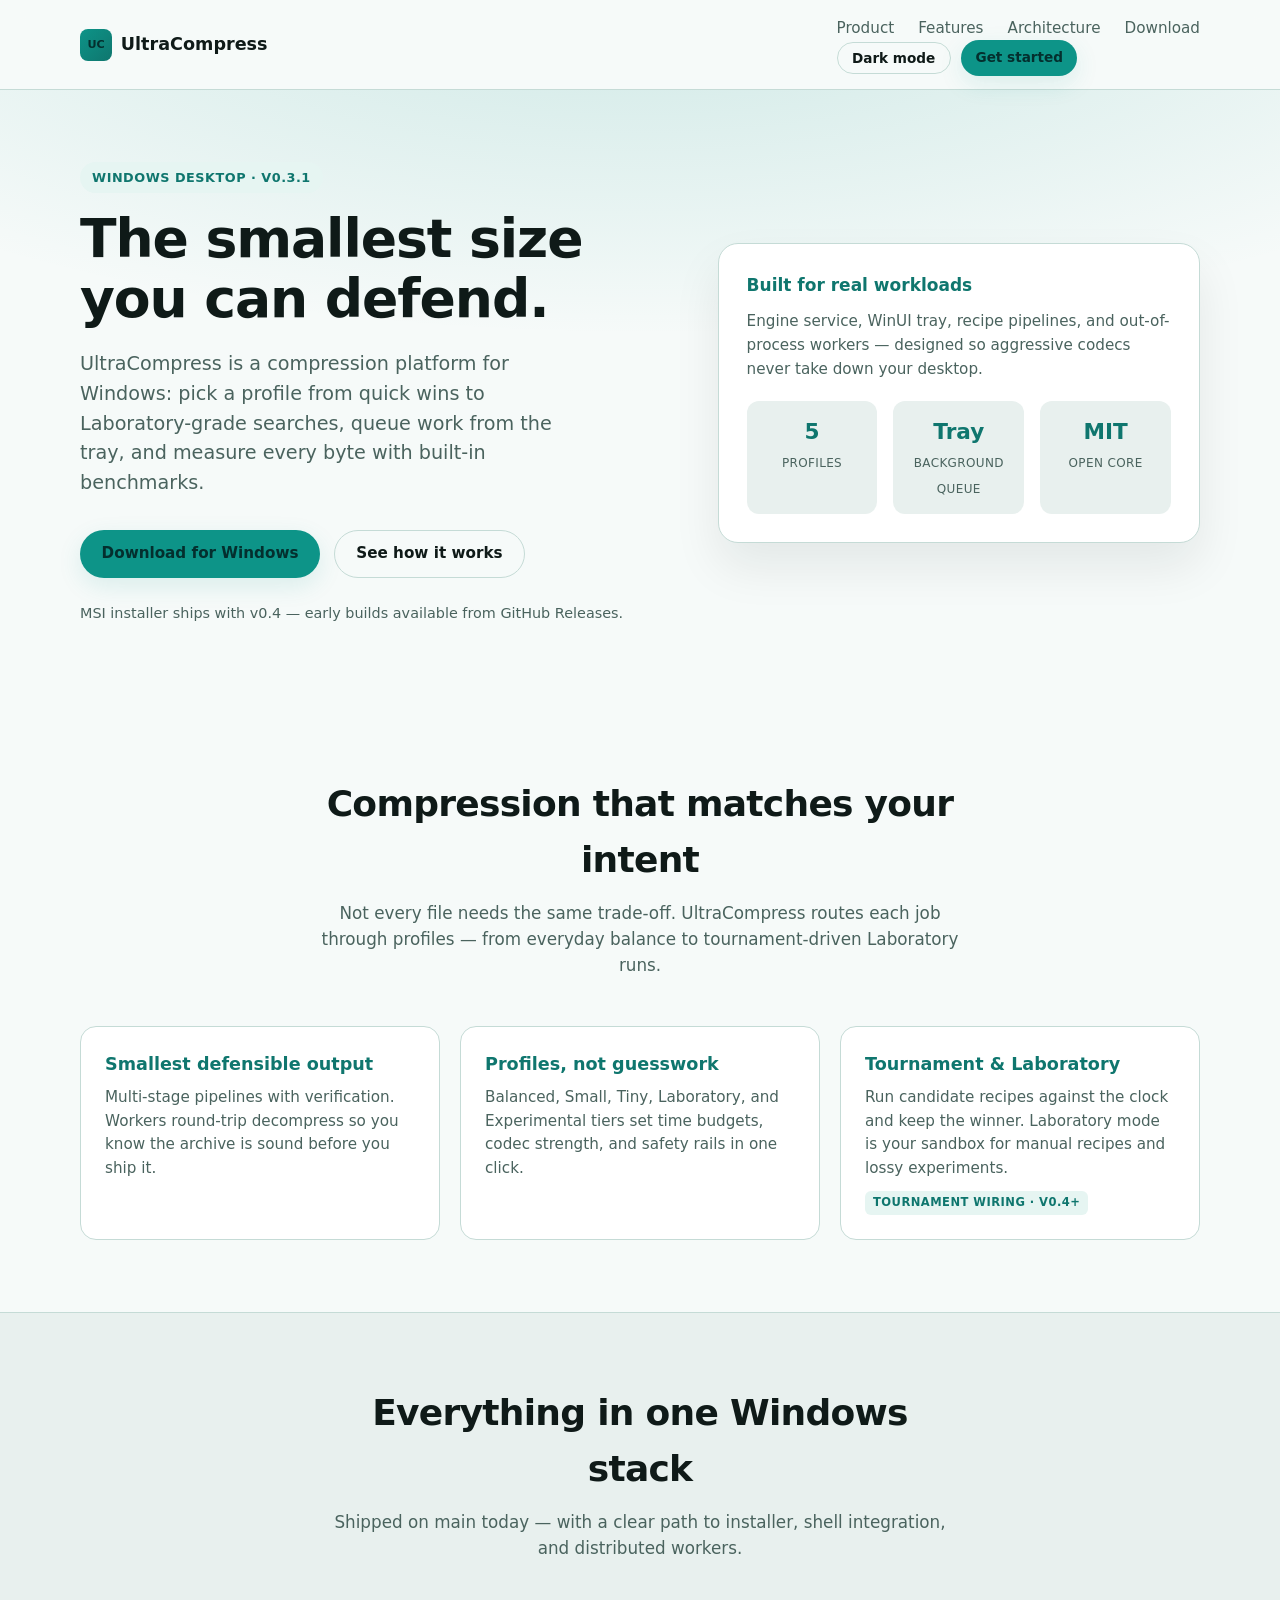
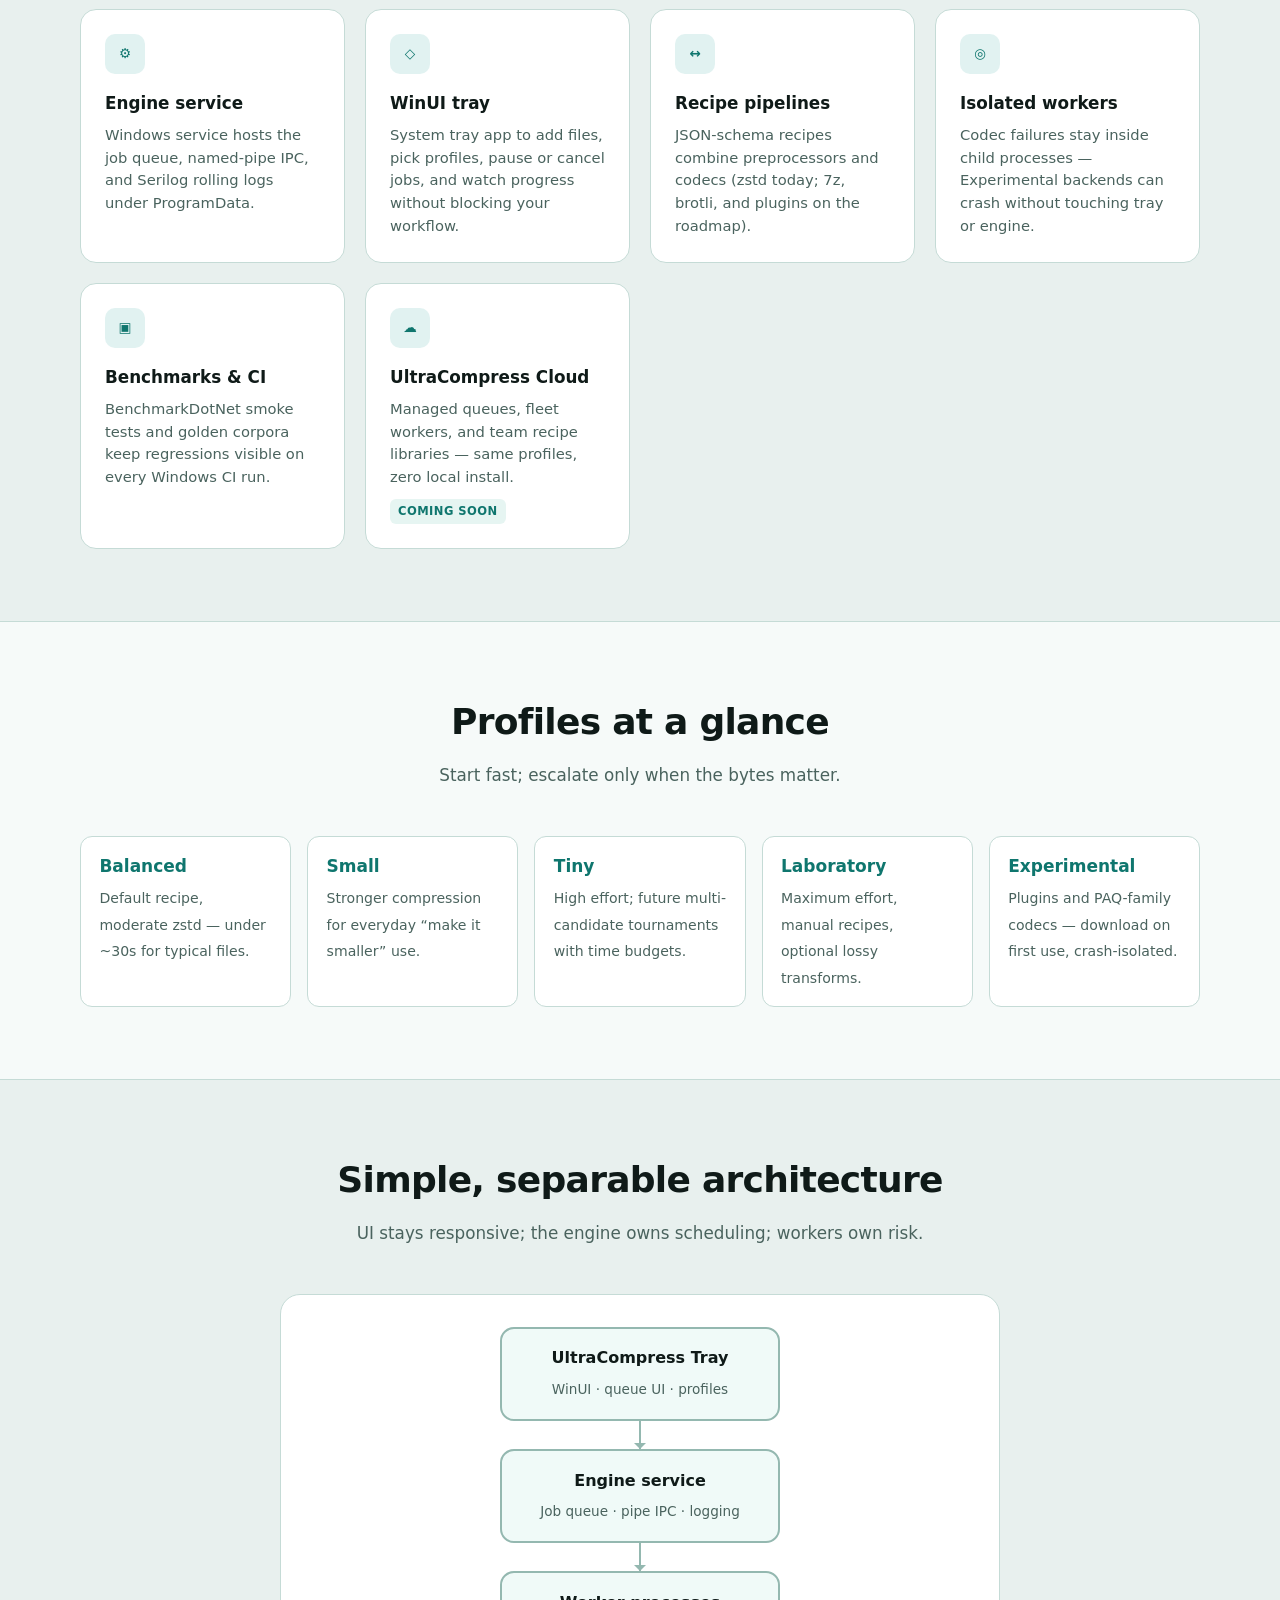
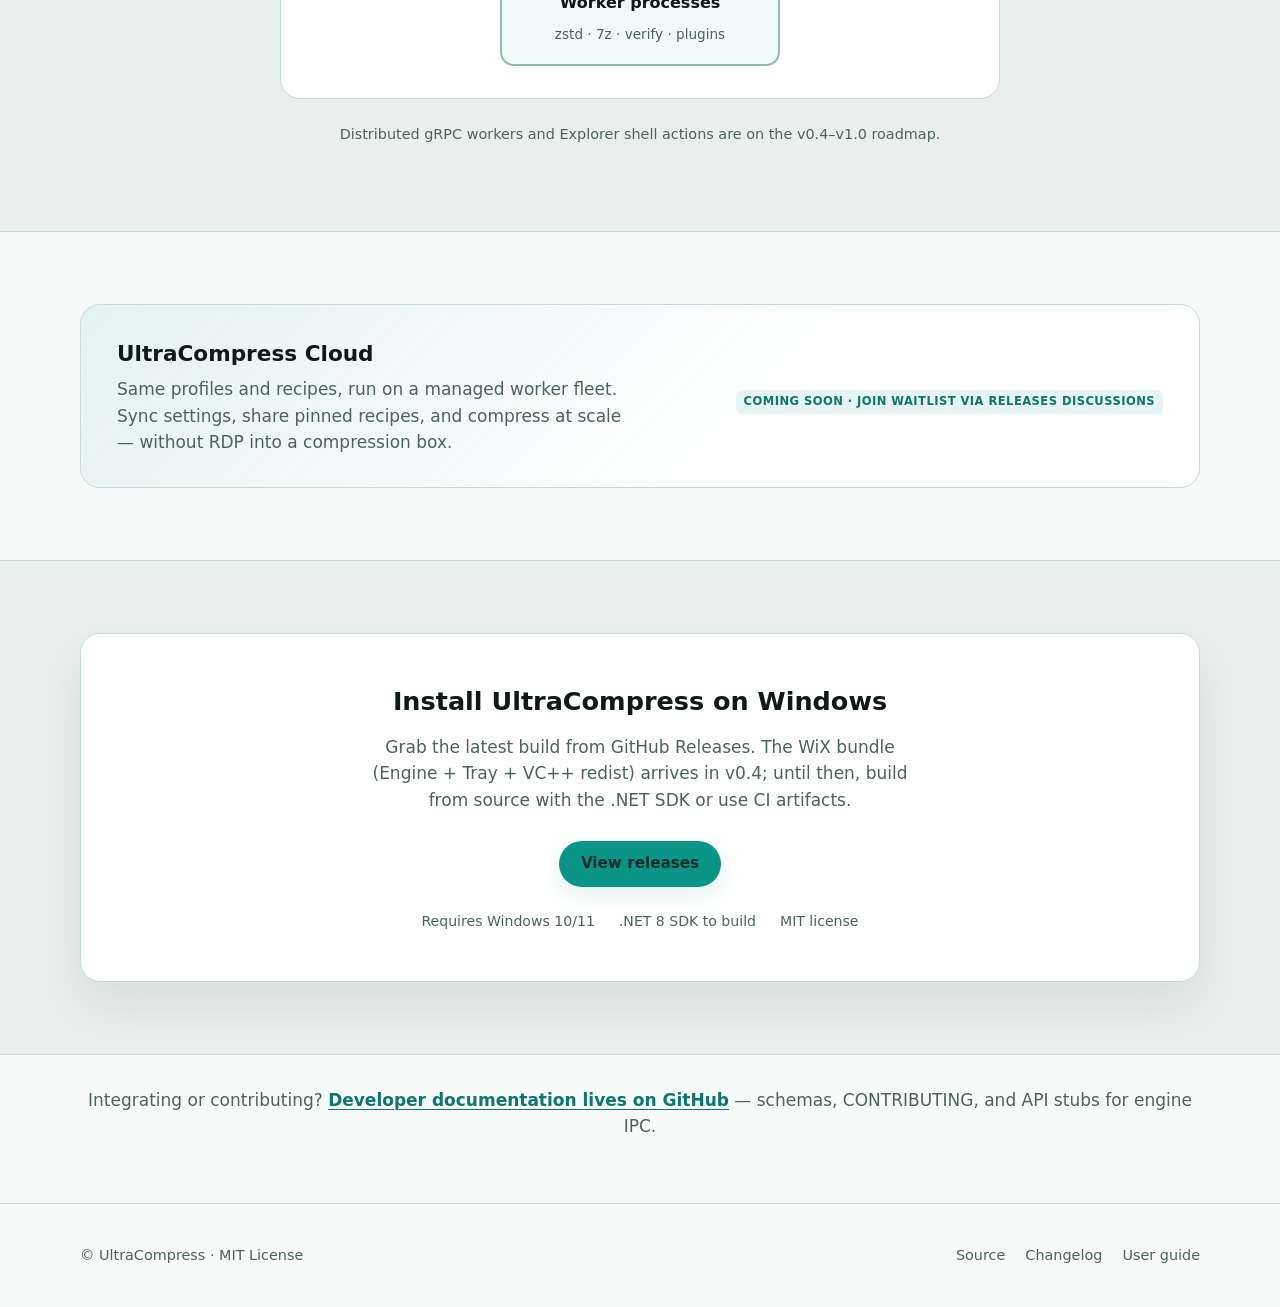
==== commit 76a9da4f: "deploy: update site from d34569c15e549e9ee7c4dfaf73ab44d973a90606 d34569c15e549e9ee7c4dfaf73ab44d973" ====
--- a/index.html
+++ b/index.html
@@ -1,14 +1,233 @@
 <!DOCTYPE html>
-<html lang="en"><head><meta charset="utf-8"/><meta name="viewport" content="width=device-width,initial-scale=1"/>
-<title>UltraCompress</title><link rel="stylesheet" href="assets/style.css"/></head>
+<html lang="en" data-theme="dark">
+<head>
+  <meta charset="utf-8" />
+  <meta name="viewport" content="width=device-width, initial-scale=1" />
+  <meta name="description" content="UltraCompress — Windows ultra file compression with intelligent profiles, background queues, and measurable smallest-size output." />
+  <title>UltraCompress — Ultra file compression for Windows</title>
+  <link rel="stylesheet" href="assets/style.css" />
+  <script src="assets/main.js" defer></script>
+</head>
 <body>
-<header class="hero"><div class="nav"><span class="logo">UltraCompress</span>
-<a href="#features">Features</a><a href="https://github.com/windfastt/ultracompress">GitHub</a></div>
-<div class="wrap"><p class="tag">v0.3.1</p><h1>Smallest defensible output.</h1>
-<p class="lead">Windows Engine + WinUI tray + recipe pipelines + benchmarks &amp; golden tests.</p>
-<a class="btn" href="https://github.com/windfastt/ultracompress/releases">Releases</a></div></header>
-<section id="features" class="wrap cards"><article><h3>Engine</h3><p>Service, queue, pipe IPC, Serilog.</p></article>
-<article><h3>Tray</h3><p>WinUI 3 notify icon, job list, profiles.</p></article>
-<article><h3>Worker</h3><p>zstd/7z backends, round-trip verify.</p></article>
-<article><h3>Measure</h3><p>BenchmarkDotNet + CI + golden corpora.</p></article></section>
-<footer class="wrap muted">MIT · windfastt/ultracompress</footer></body></html>
+  <header class="site-header">
+    <div class="wrap">
+      <nav class="nav-bar" aria-label="Primary">
+        <a class="logo" href="#top">
+          <span class="logo-mark" aria-hidden="true">UC</span>
+          UltraCompress
+        </a>
+        <button type="button" class="nav-toggle" data-nav-toggle aria-expanded="false" aria-controls="nav-panel">Menu</button>
+        <div class="nav-panel" id="nav-panel" data-nav-panel>
+          <ul class="nav-links">
+            <li><a href="#product">Product</a></li>
+            <li><a href="#features">Features</a></li>
+            <li><a href="#architecture">Architecture</a></li>
+            <li><a href="#download">Download</a></li>
+          </ul>
+          <div class="nav-actions">
+            <button type="button" class="btn btn-ghost btn-sm" data-theme-toggle aria-pressed="true">Light mode</button>
+            <a class="btn btn-primary btn-sm" href="#download">Get started</a>
+          </div>
+        </div>
+      </nav>
+    </div>
+  </header>
+
+  <main id="top">
+    <section class="hero">
+      <div class="wrap hero-grid">
+        <div>
+          <p class="eyebrow">Windows desktop · v0.3.1</p>
+          <h1>The smallest size you can defend.</h1>
+          <p class="hero-lead">
+            UltraCompress is a compression platform for Windows: pick a profile from quick wins to
+            Laboratory-grade searches, queue work from the tray, and measure every byte with built-in benchmarks.
+          </p>
+          <div class="hero-cta">
+            <a class="btn btn-primary" href="https://github.com/windfastt/ultracompress/releases">Download for Windows</a>
+            <a class="btn btn-ghost" href="#product">See how it works</a>
+          </div>
+          <p class="hero-note">MSI installer ships with v0.4 — early builds available from GitHub Releases.</p>
+        </div>
+        <aside class="hero-visual" aria-label="Product highlights">
+          <p style="margin:0 0 0.75rem;font-weight:600;color:var(--accent-strong);">Built for real workloads</p>
+          <p style="margin:0;color:var(--text-muted);font-size:0.95rem;">
+            Engine service, WinUI tray, recipe pipelines, and out-of-process workers — designed so aggressive codecs never take down your desktop.
+          </p>
+          <div class="stat-row">
+            <div class="stat">
+              <strong>5</strong>
+              <span>Profiles</span>
+            </div>
+            <div class="stat">
+              <strong>Tray</strong>
+              <span>Background queue</span>
+            </div>
+            <div class="stat">
+              <strong>MIT</strong>
+              <span>Open core</span>
+            </div>
+          </div>
+        </aside>
+      </div>
+    </section>
+
+    <section id="product" class="section">
+      <div class="wrap">
+        <header class="section-header">
+          <h2>Compression that matches your intent</h2>
+          <p>Not every file needs the same trade-off. UltraCompress routes each job through profiles — from everyday balance to tournament-driven Laboratory runs.</p>
+        </header>
+        <div class="value-grid">
+          <article class="value-card">
+            <h3>Smallest defensible output</h3>
+            <p>Multi-stage pipelines with verification. Workers round-trip decompress so you know the archive is sound before you ship it.</p>
+          </article>
+          <article class="value-card">
+            <h3>Profiles, not guesswork</h3>
+            <p>Balanced, Small, Tiny, Laboratory, and Experimental tiers set time budgets, codec strength, and safety rails in one click.</p>
+          </article>
+          <article class="value-card">
+            <h3>Tournament &amp; Laboratory</h3>
+            <p>Run candidate recipes against the clock and keep the winner. Laboratory mode is your sandbox for manual recipes and lossy experiments.</p>
+            <span class="badge-soon">Tournament wiring · v0.4+</span>
+          </article>
+        </div>
+      </div>
+    </section>
+
+    <section id="features" class="section section-alt">
+      <div class="wrap">
+        <header class="section-header">
+          <h2>Everything in one Windows stack</h2>
+          <p>Shipped on main today — with a clear path to installer, shell integration, and distributed workers.</p>
+        </header>
+        <div class="feature-grid">
+          <article class="feature-card">
+            <div class="feature-icon" aria-hidden="true">⚙</div>
+            <h3>Engine service</h3>
+            <p>Windows service hosts the job queue, named-pipe IPC, and Serilog rolling logs under ProgramData.</p>
+          </article>
+          <article class="feature-card">
+            <div class="feature-icon" aria-hidden="true">◇</div>
+            <h3>WinUI tray</h3>
+            <p>System tray app to add files, pick profiles, pause or cancel jobs, and watch progress without blocking your workflow.</p>
+          </article>
+          <article class="feature-card">
+            <div class="feature-icon" aria-hidden="true">↔</div>
+            <h3>Recipe pipelines</h3>
+            <p>JSON-schema recipes combine preprocessors and codecs (zstd today; 7z, brotli, and plugins on the roadmap).</p>
+          </article>
+          <article class="feature-card">
+            <div class="feature-icon" aria-hidden="true">◎</div>
+            <h3>Isolated workers</h3>
+            <p>Codec failures stay inside child processes — Experimental backends can crash without touching tray or engine.</p>
+          </article>
+          <article class="feature-card">
+            <div class="feature-icon" aria-hidden="true">▣</div>
+            <h3>Benchmarks &amp; CI</h3>
+            <p>BenchmarkDotNet smoke tests and golden corpora keep regressions visible on every Windows CI run.</p>
+          </article>
+          <article class="feature-card">
+            <div class="feature-icon" aria-hidden="true">☁</div>
+            <h3>UltraCompress Cloud</h3>
+            <p>Managed queues, fleet workers, and team recipe libraries — same profiles, zero local install.</p>
+            <span class="badge-soon">Coming soon</span>
+          </article>
+        </div>
+      </div>
+    </section>
+
+    <section class="section">
+      <div class="wrap">
+        <header class="section-header">
+          <h2>Profiles at a glance</h2>
+          <p>Start fast; escalate only when the bytes matter.</p>
+        </header>
+        <ul class="profile-list">
+          <li><strong>Balanced</strong><span>Default recipe, moderate zstd — under ~30s for typical files.</span></li>
+          <li><strong>Small</strong><span>Stronger compression for everyday “make it smaller” use.</span></li>
+          <li><strong>Tiny</strong><span>High effort; future multi-candidate tournaments with time budgets.</span></li>
+          <li><strong>Laboratory</strong><span>Maximum effort, manual recipes, optional lossy transforms.</span></li>
+          <li><strong>Experimental</strong><span>Plugins and PAQ-family codecs — download on first use, crash-isolated.</span></li>
+        </ul>
+      </div>
+    </section>
+
+    <section id="architecture" class="section section-alt">
+      <div class="wrap">
+        <header class="section-header">
+          <h2>Simple, separable architecture</h2>
+          <p>UI stays responsive; the engine owns scheduling; workers own risk.</p>
+        </header>
+        <div class="architecture" role="img" aria-label="Tray connects to Engine service, which dispatches to Worker processes with codec backends">
+          <div class="arch-node">
+            <strong>UltraCompress Tray</strong>
+            <span>WinUI · queue UI · profiles</span>
+          </div>
+          <div class="arch-arrow" aria-hidden="true"></div>
+          <div class="arch-node">
+            <strong>Engine service</strong>
+            <span>Job queue · pipe IPC · logging</span>
+          </div>
+          <div class="arch-arrow" aria-hidden="true"></div>
+          <div class="arch-node">
+            <strong>Worker processes</strong>
+            <span>zstd · 7z · verify · plugins</span>
+          </div>
+        </div>
+        <p class="arch-caption">Distributed gRPC workers and Explorer shell actions are on the v0.4–v1.0 roadmap.</p>
+      </div>
+    </section>
+
+    <section class="section">
+      <div class="wrap cloud-banner">
+        <div>
+          <h2>UltraCompress Cloud</h2>
+          <p>Same profiles and recipes, run on a managed worker fleet. Sync settings, share pinned recipes, and compress at scale — without RDP into a compression box.</p>
+        </div>
+        <span class="badge-soon">Coming soon · join waitlist via Releases discussions</span>
+      </div>
+    </section>
+
+    <section id="download" class="section section-alt">
+      <div class="wrap">
+        <div class="download-panel">
+          <h2>Install UltraCompress on Windows</h2>
+          <p>
+            Grab the latest build from GitHub Releases. The WiX bundle (Engine + Tray + VC++ redist) arrives in v0.4;
+            until then, build from source with the .NET SDK or use CI artifacts.
+          </p>
+          <a class="btn btn-primary" href="https://github.com/windfastt/ultracompress/releases/tag/v0.3.1">View releases</a>
+          <div class="download-meta">
+            <span>Requires Windows 10/11</span>
+            <span>.NET 8 SDK to build</span>
+            <span>MIT license</span>
+          </div>
+        </div>
+      </div>
+    </section>
+
+    <section class="section dev-strip">
+      <div class="wrap">
+        <p style="margin:0;color:var(--text-muted);">
+          Integrating or contributing?
+          <a href="https://github.com/windfastt/ultracompress">Developer documentation lives on GitHub</a>
+          — schemas, CONTRIBUTING, and API stubs for engine IPC.
+        </p>
+      </div>
+    </section>
+  </main>
+
+  <footer class="site-footer">
+    <div class="wrap footer-inner">
+      <span>© UltraCompress · MIT License</span>
+      <ul class="footer-links">
+        <li><a href="https://github.com/windfastt/ultracompress">Source</a></li>
+        <li><a href="https://github.com/windfastt/ultracompress/blob/main/CHANGELOG.md">Changelog</a></li>
+        <li><a href="https://github.com/windfastt/ultracompress/blob/main/docs/USER.md">User guide</a></li>
+      </ul>
+    </div>
+  </footer>
+</body>
+</html>
--- a/assets/style.css
+++ b/assets/style.css
@@ -1,9 +1,645 @@
-:root{--bg:#0b1214;--text:#e8f4f2;--accent:#2dd4bf;--muted:#8aa29e;font-family:Segoe UI,system-ui,sans-serif}
-body{margin:0;background:var(--bg);color:var(--text)}.nav{display:flex;gap:1.5rem;padding:1.25rem 2rem;max-width:1000px;margin:auto}
-.logo{font-weight:700;color:var(--accent);margin-right:auto}.nav a{color:var(--muted);text-decoration:none}
-.hero{padding:2rem 0 4rem;border-bottom:1px solid #1e2d30}.wrap{max-width:1000px;margin:auto;padding:0 2rem}
-.tag{color:var(--accent);text-transform:uppercase;font-size:.75rem}h1{font-size:clamp(2rem,5vw,3rem)}.lead{color:var(--muted);max-width:48ch}
-.btn{display:inline-block;margin-top:1rem;padding:.75rem 1.25rem;background:var(--accent);color:#042f2e;border-radius:999px;text-decoration:none;font-weight:600}
-.cards{display:grid;grid-template-columns:repeat(auto-fill,minmax(220px,1fr));gap:1rem;padding:3rem 2rem;max-width:1000px;margin:auto}
-.cards article{background:#162428;padding:1.25rem;border-radius:12px;border:1px solid #1e3336}h3{color:var(--accent);margin:0 0 .5rem}
-.muted{color:var(--muted);padding:2rem;text-align:center}
+/* UltraCompress product site — light/dark, marketing-first */
+
+:root,
+[data-theme="light"] {
+  color-scheme: light;
+  --bg: #f6faf9;
+  --bg-elevated: #ffffff;
+  --bg-muted: #e8f0ee;
+  --text: #0f1a18;
+  --text-muted: #4a635e;
+  --accent: #0d9488;
+  --accent-soft: rgba(13, 148, 136, 0.12);
+  --accent-strong: #0f766e;
+  --border: #c5dbd6;
+  --shadow: 0 24px 48px rgba(15, 26, 24, 0.08);
+  --hero-glow: radial-gradient(ellipse 80% 60% at 50% -20%, rgba(13, 148, 136, 0.18), transparent);
+  --diagram-line: #94b8b0;
+  --diagram-fill: #f0faf8;
+  --chip-bg: #e6f5f2;
+}
+
+[data-theme="dark"] {
+  color-scheme: dark;
+  --bg: #070d0f;
+  --bg-elevated: #0f181b;
+  --bg-muted: #162428;
+  --text: #e8f4f2;
+  --text-muted: #8aa29e;
+  --accent: #2dd4bf;
+  --accent-soft: rgba(45, 212, 191, 0.14);
+  --accent-strong: #5eead4;
+  --border: #1e3336;
+  --shadow: 0 24px 48px rgba(0, 0, 0, 0.45);
+  --hero-glow: radial-gradient(ellipse 80% 60% at 50% -20%, rgba(45, 212, 191, 0.15), transparent);
+  --diagram-line: #3d5c56;
+  --diagram-fill: #121c1f;
+  --chip-bg: #14282c;
+}
+
+*,
+*::before,
+*::after {
+  box-sizing: border-box;
+}
+
+html {
+  scroll-behavior: smooth;
+}
+
+body {
+  margin: 0;
+  font-family: "Segoe UI", system-ui, -apple-system, sans-serif;
+  background: var(--bg);
+  color: var(--text);
+  line-height: 1.55;
+  font-size: 1.0625rem;
+}
+
+img,
+svg {
+  max-width: 100%;
+  height: auto;
+}
+
+a {
+  color: var(--accent-strong);
+  text-decoration-thickness: 1px;
+  text-underline-offset: 3px;
+}
+
+a:hover {
+  color: var(--accent);
+}
+
+.wrap {
+  width: min(1120px, 100% - 2.5rem);
+  margin-inline: auto;
+}
+
+/* —— Top bar —— */
+.site-header {
+  position: sticky;
+  top: 0;
+  z-index: 50;
+  background: color-mix(in srgb, var(--bg) 88%, transparent);
+  backdrop-filter: blur(12px);
+  border-bottom: 1px solid var(--border);
+}
+
+.nav-bar {
+  display: flex;
+  align-items: center;
+  gap: 1.25rem;
+  padding: 0.85rem 0;
+}
+
+.logo {
+  display: flex;
+  align-items: center;
+  gap: 0.55rem;
+  font-weight: 700;
+  font-size: 1.1rem;
+  color: var(--text);
+  text-decoration: none;
+  margin-right: auto;
+}
+
+.logo-mark {
+  width: 2rem;
+  height: 2rem;
+  border-radius: 8px;
+  background: linear-gradient(135deg, var(--accent), var(--accent-strong));
+  display: grid;
+  place-items: center;
+  color: #042f2e;
+  font-size: 0.7rem;
+  font-weight: 800;
+  letter-spacing: -0.02em;
+}
+
+.nav-links {
+  display: flex;
+  align-items: center;
+  gap: 1.5rem;
+  list-style: none;
+  margin: 0;
+  padding: 0;
+}
+
+.nav-links a {
+  color: var(--text-muted);
+  text-decoration: none;
+  font-size: 0.95rem;
+  font-weight: 500;
+}
+
+.nav-links a:hover {
+  color: var(--text);
+}
+
+.nav-actions {
+  display: flex;
+  align-items: center;
+  gap: 0.65rem;
+}
+
+.nav-toggle {
+  display: none;
+  border: 1px solid var(--border);
+  background: var(--bg-elevated);
+  color: var(--text);
+  border-radius: 8px;
+  padding: 0.45rem 0.65rem;
+  cursor: pointer;
+  font: inherit;
+}
+
+.btn {
+  display: inline-flex;
+  align-items: center;
+  justify-content: center;
+  gap: 0.4rem;
+  padding: 0.7rem 1.35rem;
+  border-radius: 999px;
+  font-weight: 600;
+  font-size: 0.95rem;
+  text-decoration: none;
+  border: none;
+  cursor: pointer;
+  font-family: inherit;
+  transition: transform 0.15s ease, box-shadow 0.15s ease;
+}
+
+.btn:hover {
+  transform: translateY(-1px);
+}
+
+.btn-primary {
+  background: var(--accent);
+  color: #042f2e;
+  box-shadow: 0 8px 24px var(--accent-soft);
+}
+
+.btn-primary:hover {
+  color: #042f2e;
+  box-shadow: 0 12px 32px var(--accent-soft);
+}
+
+.btn-ghost {
+  background: transparent;
+  color: var(--text);
+  border: 1px solid var(--border);
+}
+
+.btn-ghost:hover {
+  border-color: var(--accent);
+  color: var(--accent-strong);
+}
+
+.btn-sm {
+  padding: 0.45rem 0.9rem;
+  font-size: 0.85rem;
+}
+
+/* —— Hero —— */
+.hero {
+  padding: 4.5rem 0 5rem;
+  background: var(--hero-glow);
+}
+
+.hero-grid {
+  display: grid;
+  grid-template-columns: 1.1fr 0.9fr;
+  gap: 3rem;
+  align-items: center;
+}
+
+.eyebrow {
+  display: inline-flex;
+  align-items: center;
+  gap: 0.5rem;
+  padding: 0.35rem 0.75rem;
+  border-radius: 999px;
+  background: var(--chip-bg);
+  color: var(--accent-strong);
+  font-size: 0.8rem;
+  font-weight: 600;
+  text-transform: uppercase;
+  letter-spacing: 0.04em;
+  margin: 0 0 1rem;
+}
+
+.hero h1 {
+  font-size: clamp(2.35rem, 5vw, 3.35rem);
+  line-height: 1.12;
+  margin: 0 0 1.25rem;
+  letter-spacing: -0.02em;
+}
+
+.hero-lead {
+  font-size: 1.2rem;
+  color: var(--text-muted);
+  max-width: 42ch;
+  margin: 0 0 2rem;
+}
+
+.hero-cta {
+  display: flex;
+  flex-wrap: wrap;
+  gap: 0.85rem;
+  margin-bottom: 1.5rem;
+}
+
+.hero-note {
+  font-size: 0.9rem;
+  color: var(--text-muted);
+  margin: 0;
+}
+
+.hero-visual {
+  background: var(--bg-elevated);
+  border: 1px solid var(--border);
+  border-radius: 20px;
+  padding: 1.75rem;
+  box-shadow: var(--shadow);
+}
+
+.stat-row {
+  display: grid;
+  grid-template-columns: repeat(3, 1fr);
+  gap: 1rem;
+  margin-top: 1.25rem;
+}
+
+.stat {
+  text-align: center;
+  padding: 0.85rem;
+  border-radius: 12px;
+  background: var(--bg-muted);
+}
+
+.stat strong {
+  display: block;
+  font-size: 1.35rem;
+  color: var(--accent-strong);
+}
+
+.stat span {
+  font-size: 0.75rem;
+  color: var(--text-muted);
+  text-transform: uppercase;
+  letter-spacing: 0.03em;
+}
+
+/* —— Sections —— */
+.section {
+  padding: 4.5rem 0;
+}
+
+.section-alt {
+  background: var(--bg-muted);
+  border-block: 1px solid var(--border);
+}
+
+.section-header {
+  text-align: center;
+  max-width: 640px;
+  margin: 0 auto 3rem;
+}
+
+.section-header h2 {
+  font-size: clamp(1.75rem, 3vw, 2.25rem);
+  margin: 0 0 0.75rem;
+  letter-spacing: -0.02em;
+}
+
+.section-header p {
+  color: var(--text-muted);
+  margin: 0;
+  font-size: 1.05rem;
+}
+
+/* —— Value props —— */
+.value-grid {
+  display: grid;
+  grid-template-columns: repeat(3, 1fr);
+  gap: 1.25rem;
+}
+
+.value-card {
+  padding: 1.5rem;
+  border-radius: 16px;
+  background: var(--bg-elevated);
+  border: 1px solid var(--border);
+}
+
+.value-card h3 {
+  margin: 0 0 0.5rem;
+  font-size: 1.1rem;
+  color: var(--accent-strong);
+}
+
+.value-card p {
+  margin: 0;
+  color: var(--text-muted);
+  font-size: 0.95rem;
+}
+
+/* —— Features —— */
+.feature-grid {
+  display: grid;
+  grid-template-columns: repeat(auto-fill, minmax(260px, 1fr));
+  gap: 1.25rem;
+}
+
+.feature-card {
+  padding: 1.5rem;
+  border-radius: 16px;
+  background: var(--bg-elevated);
+  border: 1px solid var(--border);
+  transition: border-color 0.2s ease;
+}
+
+.feature-card:hover {
+  border-color: var(--accent);
+}
+
+.feature-icon {
+  width: 2.5rem;
+  height: 2.5rem;
+  border-radius: 10px;
+  background: var(--accent-soft);
+  color: var(--accent-strong);
+  display: grid;
+  place-items: center;
+  font-weight: 700;
+  font-size: 0.85rem;
+  margin-bottom: 1rem;
+}
+
+.feature-card h3 {
+  margin: 0 0 0.5rem;
+  font-size: 1.05rem;
+}
+
+.feature-card p {
+  margin: 0;
+  color: var(--text-muted);
+  font-size: 0.92rem;
+}
+
+.badge-soon {
+  display: inline-block;
+  margin-top: 0.65rem;
+  font-size: 0.72rem;
+  font-weight: 600;
+  text-transform: uppercase;
+  letter-spacing: 0.04em;
+  padding: 0.2rem 0.5rem;
+  border-radius: 6px;
+  background: var(--chip-bg);
+  color: var(--accent-strong);
+}
+
+/* —— Architecture —— */
+.architecture {
+  display: flex;
+  flex-direction: column;
+  align-items: center;
+  gap: 0;
+  padding: 2rem;
+  background: var(--bg-elevated);
+  border-radius: 20px;
+  border: 1px solid var(--border);
+  max-width: 720px;
+  margin: 0 auto;
+}
+
+.arch-node {
+  width: 100%;
+  max-width: 280px;
+  padding: 1.1rem 1.25rem;
+  border-radius: 14px;
+  background: var(--diagram-fill);
+  border: 2px solid var(--diagram-line);
+  text-align: center;
+}
+
+.arch-node strong {
+  display: block;
+  font-size: 1rem;
+  margin-bottom: 0.25rem;
+}
+
+.arch-node span {
+  font-size: 0.85rem;
+  color: var(--text-muted);
+}
+
+.arch-arrow {
+  width: 2px;
+  height: 28px;
+  background: var(--diagram-line);
+  position: relative;
+}
+
+.arch-arrow::after {
+  content: "";
+  position: absolute;
+  bottom: 0;
+  left: 50%;
+  transform: translateX(-50%);
+  border: 6px solid transparent;
+  border-top-color: var(--diagram-line);
+  border-bottom: none;
+}
+
+.arch-caption {
+  text-align: center;
+  margin-top: 1.5rem;
+  font-size: 0.9rem;
+  color: var(--text-muted);
+}
+
+/* —— Profiles —— */
+.profile-list {
+  display: grid;
+  grid-template-columns: repeat(auto-fill, minmax(200px, 1fr));
+  gap: 1rem;
+  list-style: none;
+  margin: 0;
+  padding: 0;
+}
+
+.profile-list li {
+  padding: 1rem 1.15rem;
+  border-radius: 12px;
+  border: 1px solid var(--border);
+  background: var(--bg-elevated);
+}
+
+.profile-list strong {
+  display: block;
+  color: var(--accent-strong);
+  margin-bottom: 0.35rem;
+}
+
+.profile-list span {
+  font-size: 0.88rem;
+  color: var(--text-muted);
+}
+
+/* —— Cloud teaser —— */
+.cloud-banner {
+  display: flex;
+  flex-wrap: wrap;
+  align-items: center;
+  justify-content: space-between;
+  gap: 1.5rem;
+  padding: 2rem 2.25rem;
+  border-radius: 20px;
+  background: linear-gradient(135deg, var(--accent-soft), transparent 60%), var(--bg-elevated);
+  border: 1px solid var(--border);
+}
+
+.cloud-banner h2 {
+  margin: 0 0 0.35rem;
+  font-size: 1.35rem;
+}
+
+.cloud-banner p {
+  margin: 0;
+  color: var(--text-muted);
+  max-width: 48ch;
+}
+
+/* —— Download —— */
+.download-panel {
+  text-align: center;
+  padding: 3rem 2rem;
+  border-radius: 20px;
+  background: var(--bg-elevated);
+  border: 1px solid var(--border);
+  box-shadow: var(--shadow);
+}
+
+.download-panel h2 {
+  margin: 0 0 0.75rem;
+}
+
+.download-panel p {
+  color: var(--text-muted);
+  max-width: 52ch;
+  margin: 0 auto 1.75rem;
+}
+
+.download-meta {
+  display: flex;
+  flex-wrap: wrap;
+  justify-content: center;
+  gap: 1.5rem;
+  margin-top: 1.5rem;
+  font-size: 0.88rem;
+  color: var(--text-muted);
+}
+
+/* —— Developers —— */
+.dev-strip {
+  text-align: center;
+  padding: 2rem;
+}
+
+.dev-strip a {
+  font-weight: 600;
+}
+
+/* —— Footer —— */
+.site-footer {
+  border-top: 1px solid var(--border);
+  padding: 2.5rem 0;
+  margin-top: 2rem;
+}
+
+.footer-inner {
+  display: flex;
+  flex-wrap: wrap;
+  align-items: center;
+  justify-content: space-between;
+  gap: 1rem;
+  font-size: 0.9rem;
+  color: var(--text-muted);
+}
+
+.footer-links {
+  display: flex;
+  gap: 1.25rem;
+  list-style: none;
+  margin: 0;
+  padding: 0;
+}
+
+.footer-links a {
+  color: var(--text-muted);
+  text-decoration: none;
+}
+
+.footer-links a:hover {
+  color: var(--accent-strong);
+}
+
+/* —— Responsive —— */
+@media (max-width: 900px) {
+  .hero-grid {
+    grid-template-columns: 1fr;
+  }
+
+  .hero-visual {
+    order: -1;
+  }
+
+  .value-grid {
+    grid-template-columns: 1fr;
+  }
+}
+
+@media (max-width: 720px) {
+  .nav-toggle {
+    display: inline-flex;
+  }
+
+  .nav-panel {
+    display: none;
+    position: absolute;
+    top: 100%;
+    left: 0;
+    right: 0;
+    background: var(--bg-elevated);
+    border-bottom: 1px solid var(--border);
+    padding: 1rem 1.25rem 1.25rem;
+    flex-direction: column;
+    gap: 1rem;
+  }
+
+  .nav-panel.is-open {
+    display: flex;
+  }
+
+  .nav-links {
+    flex-direction: column;
+    align-items: flex-start;
+    gap: 0.75rem;
+  }
+
+  .site-header .wrap {
+    position: relative;
+  }
+
+  .nav-bar {
+    flex-wrap: wrap;
+  }
+
+  .stat-row {
+    grid-template-columns: 1fr;
+  }
+}
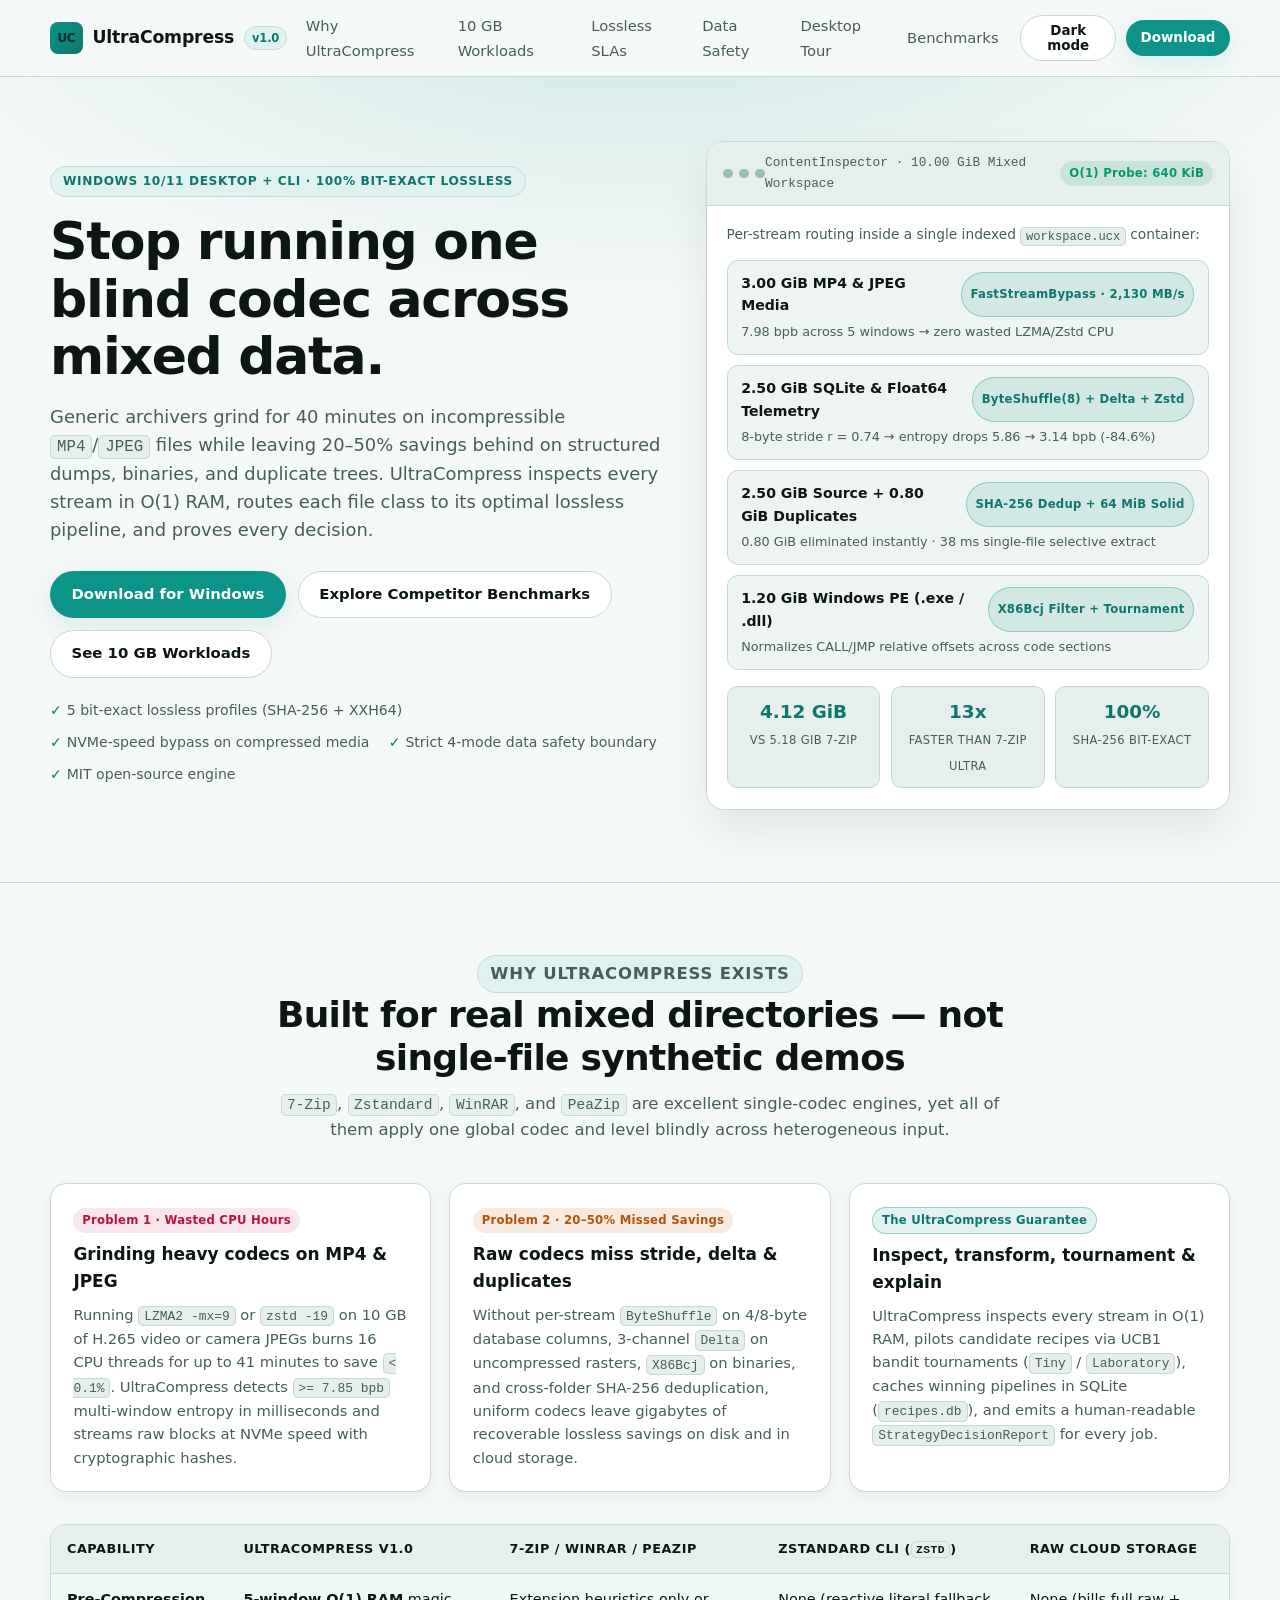
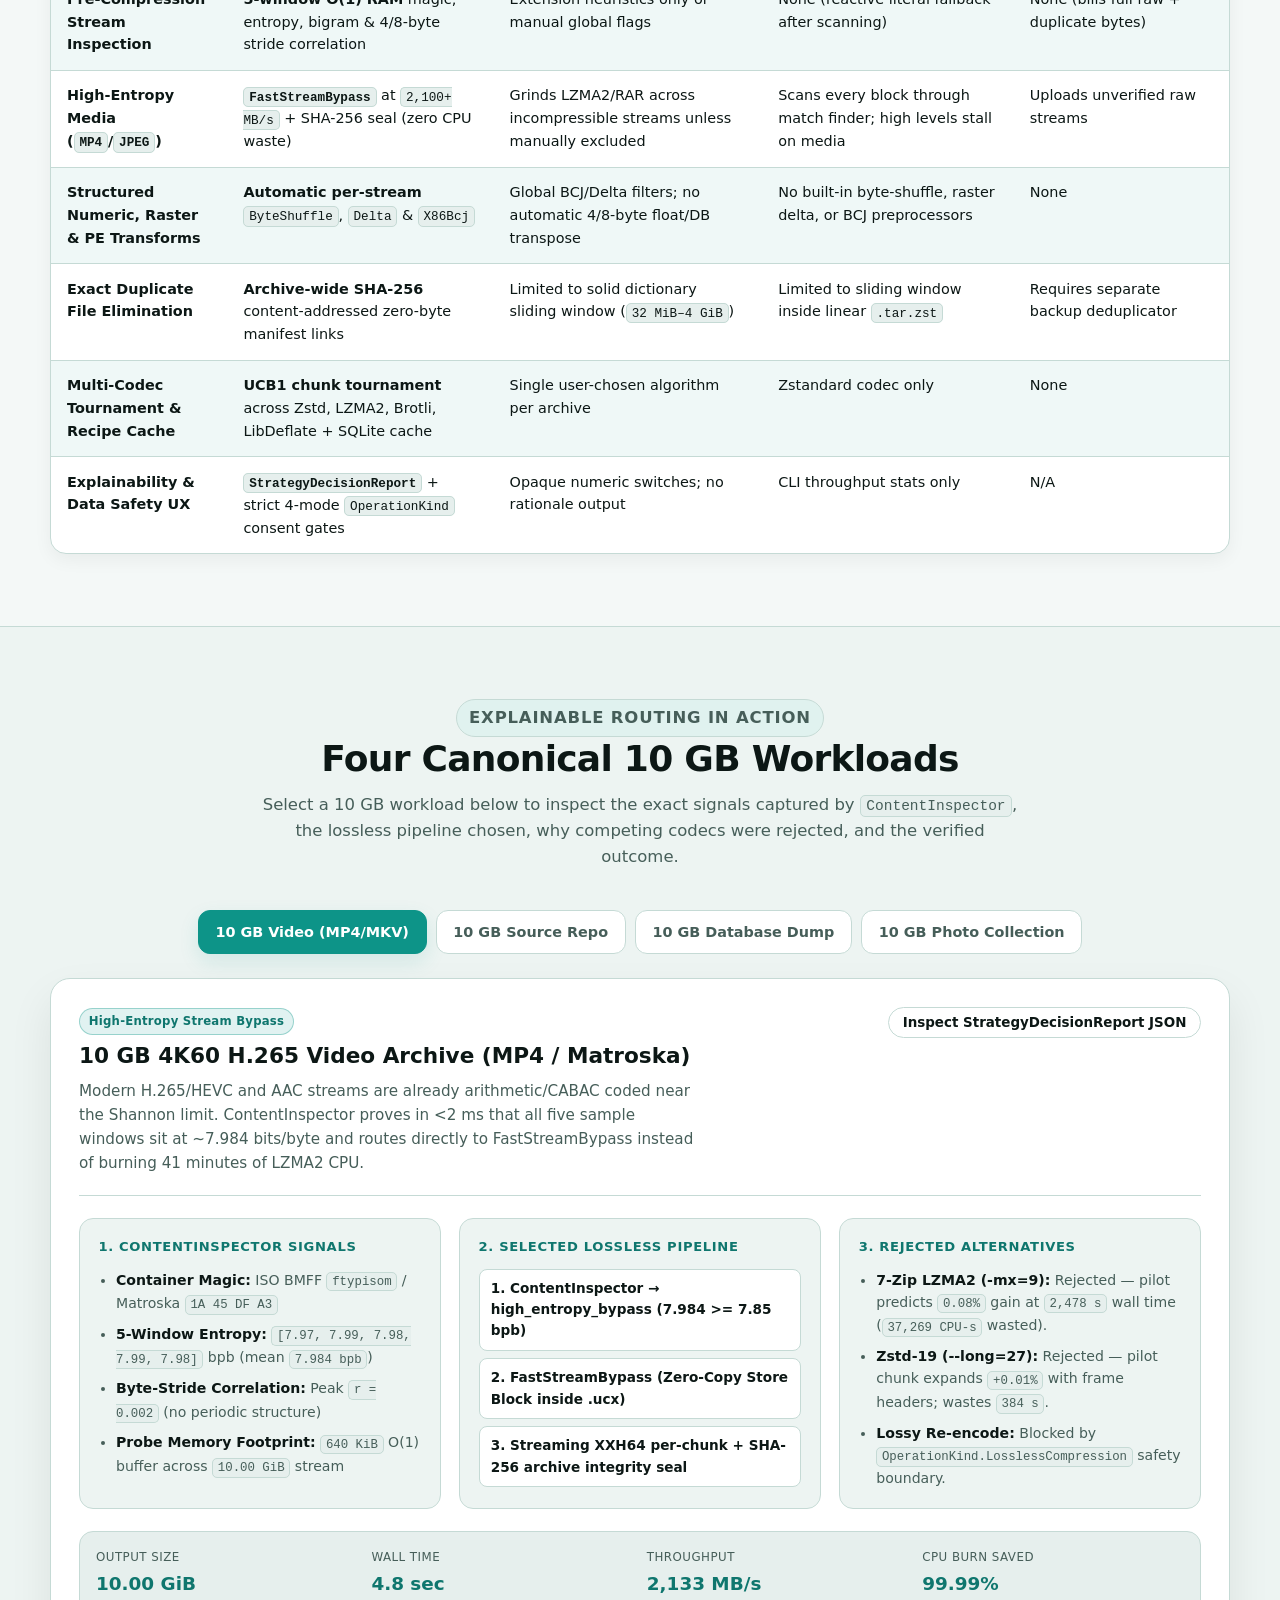
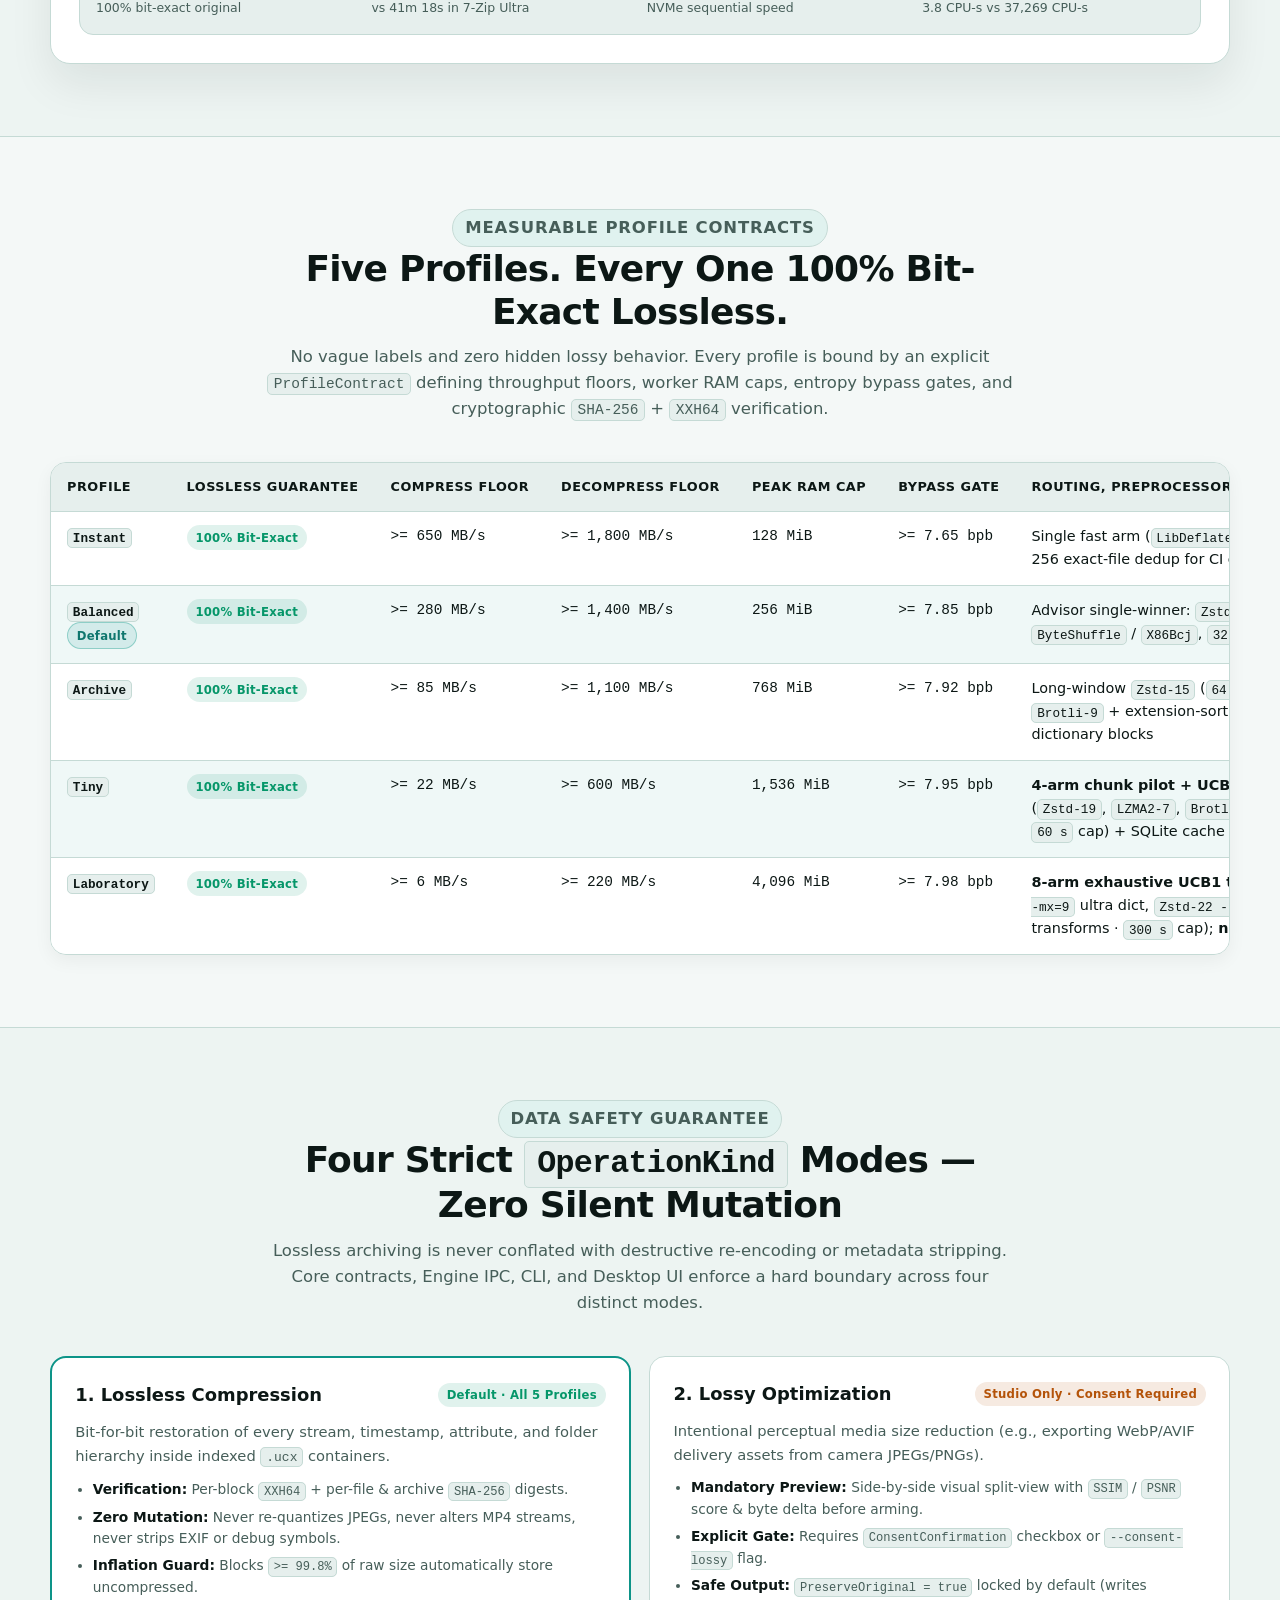
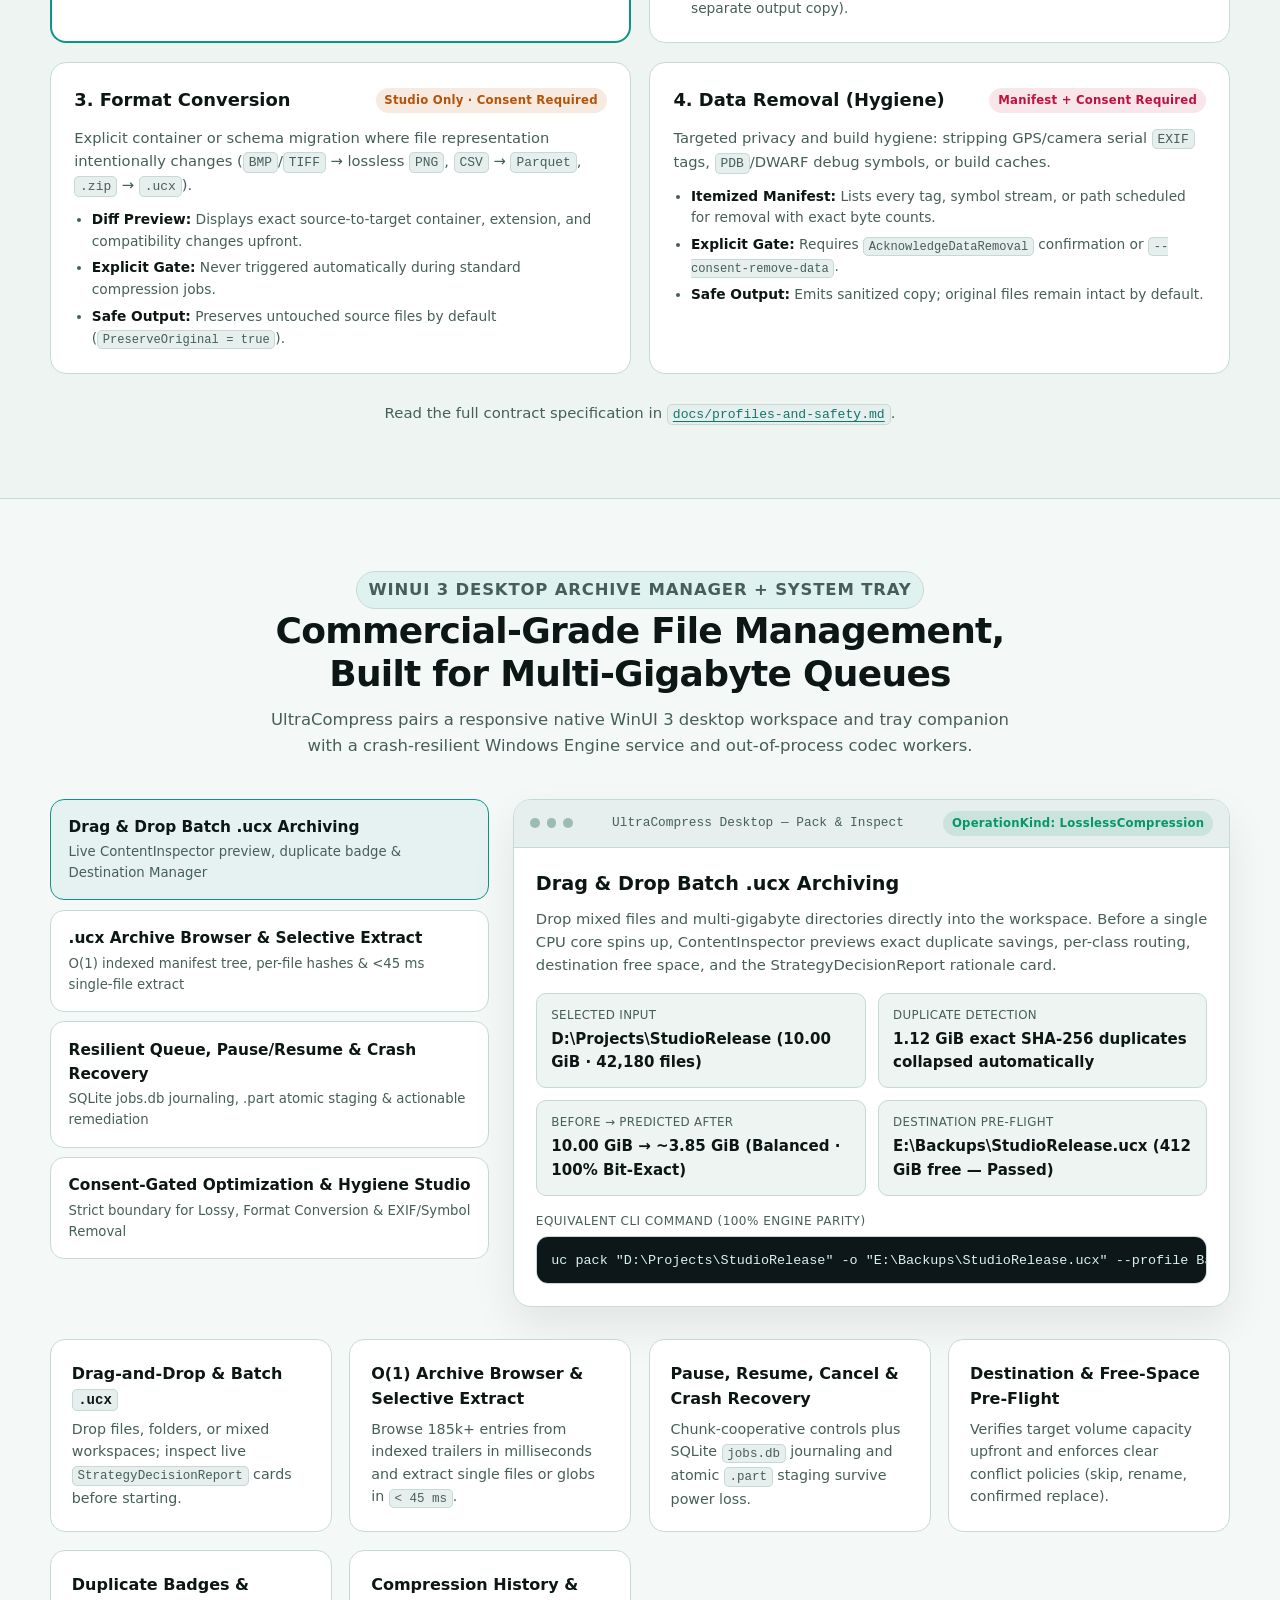
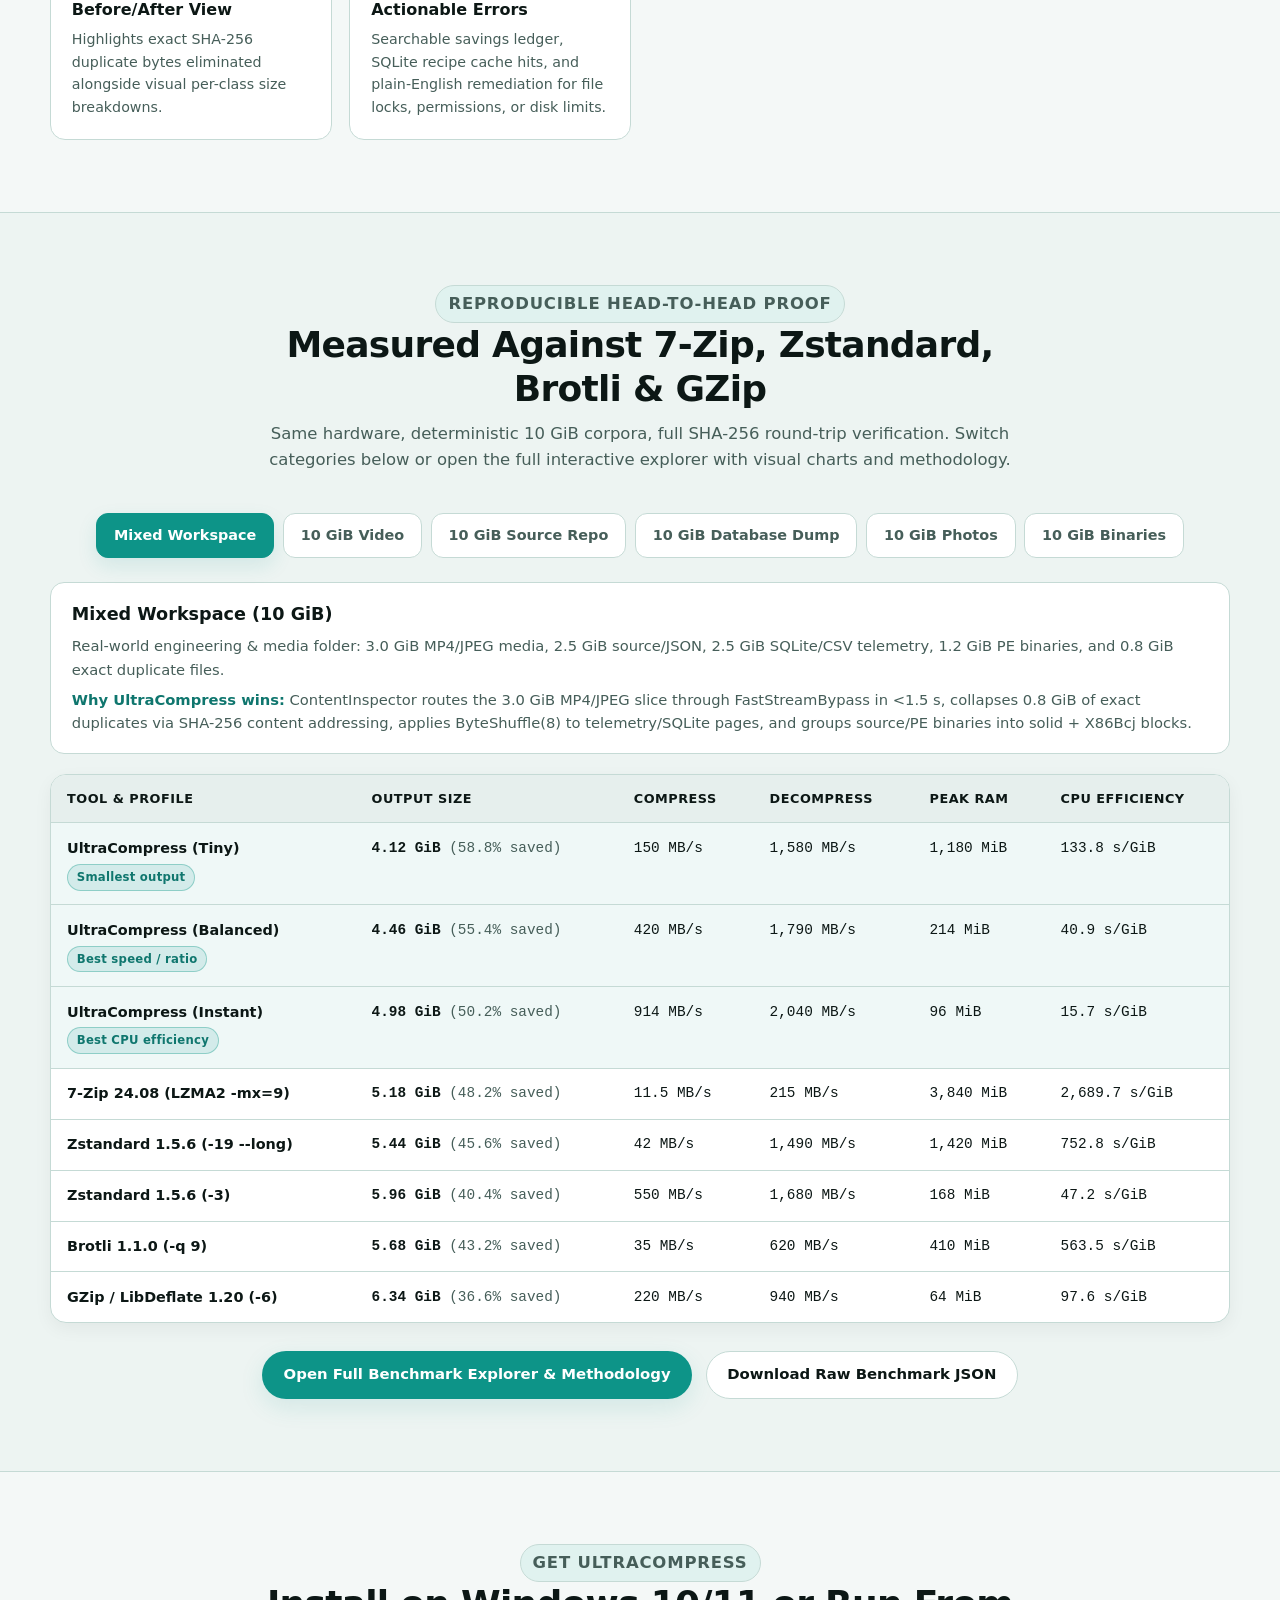
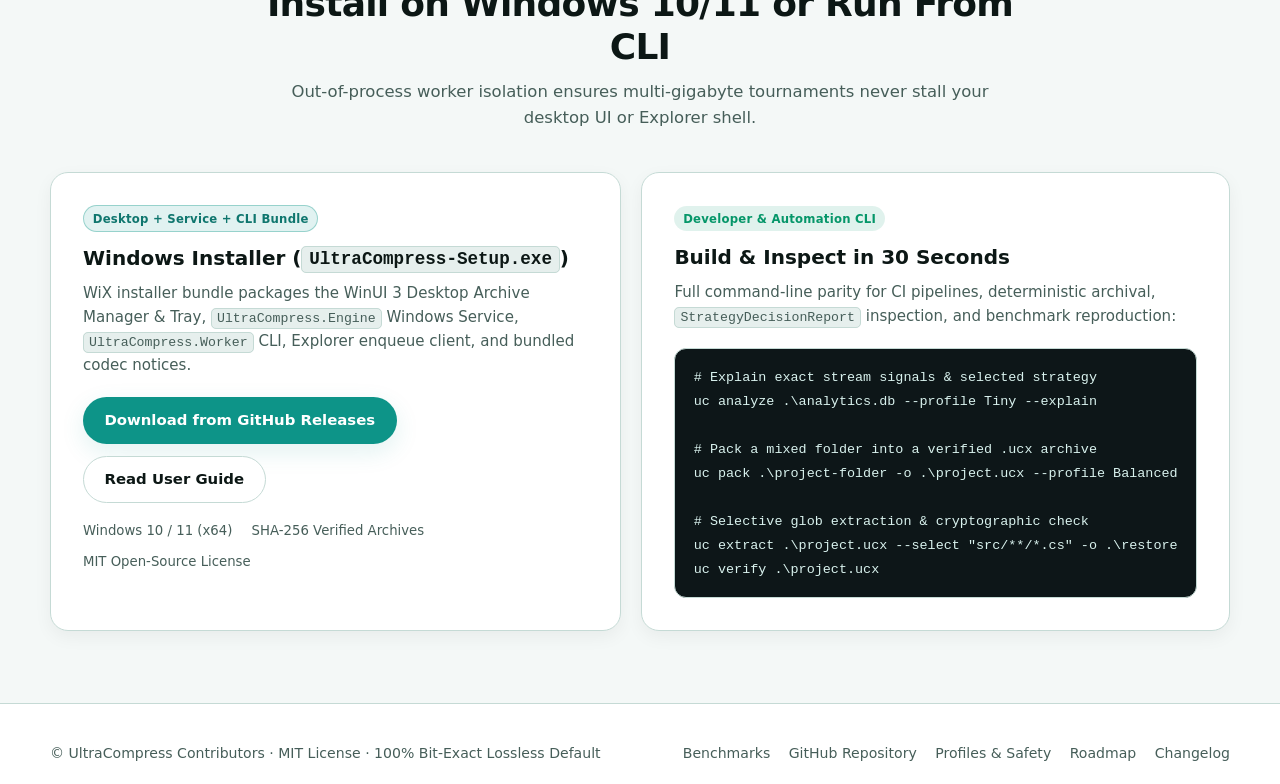
==== commit 6c58fd9a: "deploy: update site from 189c01c0729c8e251793c85b31b56e867327ee94 189c01c0729c8e251793c85b31b56e8673" ====
--- a/index.html
+++ b/index.html
@@ -3,30 +3,33 @@
 <head>
   <meta charset="utf-8" />
   <meta name="viewport" content="width=device-width, initial-scale=1" />
-  <meta name="description" content="UltraCompress — Windows ultra file compression with intelligent profiles, background queues, and measurable smallest-size output." />
-  <title>UltraCompress — Ultra file compression for Windows</title>
+  <meta name="description" content="UltraCompress — Content-aware Windows archive manager and lossless compression engine. O(1) stream inspection, NVMe high-entropy media bypass, ByteShuffle/Delta/BCJ transforms, SHA-256 deduplication, and reproducible benchmarks." />
+  <title>UltraCompress — Content-Aware Lossless Archive Engine &amp; Desktop Manager for Windows</title>
   <link rel="stylesheet" href="assets/style.css" />
   <script src="assets/main.js" defer></script>
 </head>
-<body>
+<body data-benchmark-src="data/benchmarks.json">
   <header class="site-header">
     <div class="wrap">
       <nav class="nav-bar" aria-label="Primary">
         <a class="logo" href="#top">
           <span class="logo-mark" aria-hidden="true">UC</span>
           UltraCompress
+          <span class="logo-tag">v1.0</span>
         </a>
         <button type="button" class="nav-toggle" data-nav-toggle aria-expanded="false" aria-controls="nav-panel">Menu</button>
         <div class="nav-panel" id="nav-panel" data-nav-panel>
           <ul class="nav-links">
-            <li><a href="#product">Product</a></li>
-            <li><a href="#features">Features</a></li>
-            <li><a href="#architecture">Architecture</a></li>
-            <li><a href="#download">Download</a></li>
+            <li><a href="#why">Why UltraCompress</a></li>
+            <li><a href="#workloads">10 GB Workloads</a></li>
+            <li><a href="#profiles">Lossless SLAs</a></li>
+            <li><a href="#safety">Data Safety</a></li>
+            <li><a href="#desktop">Desktop Tour</a></li>
+            <li><a href="benchmarks.html">Benchmarks</a></li>
           </ul>
           <div class="nav-actions">
             <button type="button" class="btn btn-ghost btn-sm" data-theme-toggle aria-pressed="true">Light mode</button>
-            <a class="btn btn-primary btn-sm" href="#download">Get started</a>
+            <a class="btn btn-primary btn-sm" href="#download">Download</a>
           </div>
         </div>
       </nav>
@@ -34,200 +37,495 @@
   </header>
 
   <main id="top">
+    <!-- Hero -->
     <section class="hero">
       <div class="wrap hero-grid">
         <div>
-          <p class="eyebrow">Windows desktop · v0.3.1</p>
-          <h1>The smallest size you can defend.</h1>
+          <p class="eyebrow">Windows 10/11 Desktop + CLI · 100% Bit-Exact Lossless</p>
+          <h1>Stop running one blind codec across mixed data.</h1>
           <p class="hero-lead">
-            UltraCompress is a compression platform for Windows: pick a profile from quick wins to
-            Laboratory-grade searches, queue work from the tray, and measure every byte with built-in benchmarks.
+            Generic archivers grind for 40 minutes on incompressible <code>MP4</code>/<code>JPEG</code> files while leaving 20–50% savings behind on structured dumps, binaries, and duplicate trees. UltraCompress inspects every stream in O(1) RAM, routes each file class to its optimal lossless pipeline, and proves every decision.
           </p>
           <div class="hero-cta">
-            <a class="btn btn-primary" href="https://github.com/windfastt/ultracompress/releases">Download for Windows</a>
-            <a class="btn btn-ghost" href="#product">See how it works</a>
-          </div>
-          <p class="hero-note">MSI installer ships with v0.4 — early builds available from GitHub Releases.</p>
-        </div>
-        <aside class="hero-visual" aria-label="Product highlights">
-          <p style="margin:0 0 0.75rem;font-weight:600;color:var(--accent-strong);">Built for real workloads</p>
-          <p style="margin:0;color:var(--text-muted);font-size:0.95rem;">
-            Engine service, WinUI tray, recipe pipelines, and out-of-process workers — designed so aggressive codecs never take down your desktop.
-          </p>
-          <div class="stat-row">
-            <div class="stat">
-              <strong>5</strong>
-              <span>Profiles</span>
-            </div>
-            <div class="stat">
-              <strong>Tray</strong>
-              <span>Background queue</span>
-            </div>
-            <div class="stat">
-              <strong>MIT</strong>
-              <span>Open core</span>
+            <a class="btn btn-primary" href="#download">Download for Windows</a>
+            <a class="btn btn-ghost" href="benchmarks.html">Explore Competitor Benchmarks</a>
+            <a class="btn btn-ghost" href="#workloads">See 10 GB Workloads</a>
+          </div>
+          <ul class="hero-guarantees">
+            <li>5 bit-exact lossless profiles (SHA-256 + XXH64)</li>
+            <li>NVMe-speed bypass on compressed media</li>
+            <li>Strict 4-mode data safety boundary</li>
+            <li>MIT open-source engine</li>
+          </ul>
+        </div>
+
+        <aside class="inspector-card" aria-label="Live ContentInspector routing preview on a 10 GiB mixed workspace">
+          <div class="window-bar">
+            <div class="window-dots" aria-hidden="true"><span></span><span></span><span></span></div>
+            <span class="mono">ContentInspector · 10.00 GiB Mixed Workspace</span>
+            <span class="badge badge-success">O(1) Probe: 640 KiB</span>
+          </div>
+          <div class="inspector-body">
+            <div style="font-size:0.86rem;color:var(--text-muted);">
+              Per-stream routing inside a single indexed <code>workspace.ucx</code> container:
+            </div>
+            <div class="stream-route-list">
+              <div class="stream-route-item">
+                <strong>3.00 GiB MP4 &amp; JPEG Media</strong>
+                <span class="badge badge-accent">FastStreamBypass · 2,130 MB/s</span>
+                <div class="stream-route-meta">7.98 bpb across 5 windows → zero wasted LZMA/Zstd CPU</div>
+              </div>
+              <div class="stream-route-item">
+                <strong>2.50 GiB SQLite &amp; Float64 Telemetry</strong>
+                <span class="badge badge-accent">ByteShuffle(8) + Delta + Zstd</span>
+                <div class="stream-route-meta">8-byte stride r = 0.74 → entropy drops 5.86 → 3.14 bpb (-84.6%)</div>
+              </div>
+              <div class="stream-route-item">
+                <strong>2.50 GiB Source + 0.80 GiB Duplicates</strong>
+                <span class="badge badge-accent">SHA-256 Dedup + 64 MiB Solid</span>
+                <div class="stream-route-meta">0.80 GiB eliminated instantly · 38 ms single-file selective extract</div>
+              </div>
+              <div class="stream-route-item">
+                <strong>1.20 GiB Windows PE (.exe / .dll)</strong>
+                <span class="badge badge-accent">X86Bcj Filter + Tournament</span>
+                <div class="stream-route-meta">Normalizes CALL/JMP relative offsets across code sections</div>
+              </div>
+            </div>
+            <div class="stat-row">
+              <div class="stat">
+                <strong>4.12 GiB</strong>
+                <span>vs 5.18 GiB 7-Zip</span>
+              </div>
+              <div class="stat">
+                <strong>13x</strong>
+                <span>Faster than 7-Zip Ultra</span>
+              </div>
+              <div class="stat">
+                <strong>100%</strong>
+                <span>SHA-256 Bit-Exact</span>
+              </div>
             </div>
           </div>
         </aside>
       </div>
     </section>
 
-    <section id="product" class="section">
+    <!-- 1. Why UltraCompress Exists -->
+    <section id="why" class="section">
       <div class="wrap">
         <header class="section-header">
-          <h2>Compression that matches your intent</h2>
-          <p>Not every file needs the same trade-off. UltraCompress routes each job through profiles — from everyday balance to tournament-driven Laboratory runs.</p>
-        </header>
-        <div class="value-grid">
-          <article class="value-card">
-            <h3>Smallest defensible output</h3>
-            <p>Multi-stage pipelines with verification. Workers round-trip decompress so you know the archive is sound before you ship it.</p>
-          </article>
-          <article class="value-card">
-            <h3>Profiles, not guesswork</h3>
-            <p>Balanced, Small, Tiny, Laboratory, and Experimental tiers set time budgets, codec strength, and safety rails in one click.</p>
-          </article>
-          <article class="value-card">
-            <h3>Tournament &amp; Laboratory</h3>
-            <p>Run candidate recipes against the clock and keep the winner. Laboratory mode is your sandbox for manual recipes and lossy experiments.</p>
-            <span class="badge-soon">Tournament wiring · v0.4+</span>
-          </article>
-        </div>
-      </div>
-    </section>
-
-    <section id="features" class="section section-alt">
+          <p class="eyebrow">Why UltraCompress Exists</p>
+          <h2>Built for real mixed directories — not single-file synthetic demos</h2>
+          <p>
+            <code>7-Zip</code>, <code>Zstandard</code>, <code>WinRAR</code>, and <code>PeaZip</code> are excellent single-codec engines, yet all of them apply one global codec and level blindly across heterogeneous input.
+          </p>
+        </header>
+
+        <div class="why-grid">
+          <article class="why-card">
+            <span class="badge badge-danger">Problem 1 · Wasted CPU Hours</span>
+            <h3>Grinding heavy codecs on MP4 &amp; JPEG</h3>
+            <p>
+              Running <code>LZMA2 -mx=9</code> or <code>zstd -19</code> on 10 GB of H.265 video or camera JPEGs burns 16 CPU threads for up to 41 minutes to save <code>&lt; 0.1%</code>. UltraCompress detects <code>&gt;= 7.85 bpb</code> multi-window entropy in milliseconds and streams raw blocks at NVMe speed with cryptographic hashes.
+            </p>
+          </article>
+          <article class="why-card">
+            <span class="badge badge-warn">Problem 2 · 20–50% Missed Savings</span>
+            <h3>Raw codecs miss stride, delta &amp; duplicates</h3>
+            <p>
+              Without per-stream <code>ByteShuffle</code> on 4/8-byte database columns, 3-channel <code>Delta</code> on uncompressed rasters, <code>X86Bcj</code> on binaries, and cross-folder SHA-256 deduplication, uniform codecs leave gigabytes of recoverable lossless savings on disk and in cloud storage.
+            </p>
+          </article>
+          <article class="why-card">
+            <span class="badge badge-accent">The UltraCompress Guarantee</span>
+            <h3>Inspect, transform, tournament &amp; explain</h3>
+            <p>
+              UltraCompress inspects every stream in O(1) RAM, pilots candidate recipes via UCB1 bandit tournaments (<code>Tiny</code> / <code>Laboratory</code>), caches winning pipelines in SQLite (<code>recipes.db</code>), and emits a human-readable <code>StrategyDecisionReport</code> for every job.
+            </p>
+          </article>
+        </div>
+
+        <div class="table-shell">
+          <table class="data-table">
+            <thead>
+              <tr>
+                <th>Capability</th>
+                <th>UltraCompress v1.0</th>
+                <th>7-Zip / WinRAR / PeaZip</th>
+                <th>Zstandard CLI (<code>zstd</code>)</th>
+                <th>Raw Cloud Storage</th>
+              </tr>
+            </thead>
+            <tbody>
+              <tr class="is-uc">
+                <td><strong>Pre-Compression Stream Inspection</strong></td>
+                <td><strong>5-window O(1) RAM</strong> magic, entropy, bigram &amp; 4/8-byte stride correlation</td>
+                <td>Extension heuristics only or manual global flags</td>
+                <td>None (reactive literal fallback after scanning)</td>
+                <td>None (bills full raw + duplicate bytes)</td>
+              </tr>
+              <tr>
+                <td><strong>High-Entropy Media (<code>MP4</code>/<code>JPEG</code>)</strong></td>
+                <td><strong><code>FastStreamBypass</code></strong> at <code>2,100+ MB/s</code> + SHA-256 seal (zero CPU waste)</td>
+                <td>Grinds LZMA2/RAR across incompressible streams unless manually excluded</td>
+                <td>Scans every block through match finder; high levels stall on media</td>
+                <td>Uploads unverified raw streams</td>
+              </tr>
+              <tr class="is-uc">
+                <td><strong>Structured Numeric, Raster &amp; PE Transforms</strong></td>
+                <td><strong>Automatic per-stream</strong> <code>ByteShuffle</code>, <code>Delta</code> &amp; <code>X86Bcj</code></td>
+                <td>Global BCJ/Delta filters; no automatic 4/8-byte float/DB transpose</td>
+                <td>No built-in byte-shuffle, raster delta, or BCJ preprocessors</td>
+                <td>None</td>
+              </tr>
+              <tr>
+                <td><strong>Exact Duplicate File Elimination</strong></td>
+                <td><strong>Archive-wide SHA-256</strong> content-addressed zero-byte manifest links</td>
+                <td>Limited to solid dictionary sliding window (<code>32 MiB–4 GiB</code>)</td>
+                <td>Limited to sliding window inside linear <code>.tar.zst</code></td>
+                <td>Requires separate backup deduplicator</td>
+              </tr>
+              <tr class="is-uc">
+                <td><strong>Multi-Codec Tournament &amp; Recipe Cache</strong></td>
+                <td><strong>UCB1 chunk tournament</strong> across Zstd, LZMA2, Brotli, LibDeflate + SQLite cache</td>
+                <td>Single user-chosen algorithm per archive</td>
+                <td>Zstandard codec only</td>
+                <td>None</td>
+              </tr>
+              <tr>
+                <td><strong>Explainability &amp; Data Safety UX</strong></td>
+                <td><strong><code>StrategyDecisionReport</code></strong> + strict 4-mode <code>OperationKind</code> consent gates</td>
+                <td>Opaque numeric switches; no rationale output</td>
+                <td>CLI throughput stats only</td>
+                <td>N/A</td>
+              </tr>
+            </tbody>
+          </table>
+        </div>
+      </div>
+    </section>
+
+    <!-- 2. Four Canonical 10 GB Workloads Interactive Showcase -->
+    <section id="workloads" class="section section-alt">
+      <div class="wrap" data-workload-explorer>
+        <header class="section-header">
+          <p class="eyebrow">Explainable Routing in Action</p>
+          <h2>Four Canonical 10 GB Workloads</h2>
+          <p>
+            Select a 10 GB workload below to inspect the exact signals captured by <code>ContentInspector</code>, the lossless pipeline chosen, why competing codecs were rejected, and the verified outcome.
+          </p>
+        </header>
+
+        <div class="tab-bar" role="tablist" aria-label="Canonical 10 GB Workloads" data-workload-tabs>
+          <!-- Populated interactively by assets/main.js -->
+        </div>
+
+        <div class="workload-panel" role="tabpanel" data-workload-panel>
+          <noscript>
+            <h3>Four Canonical 10 GB Workloads Summary</h3>
+            <ul>
+              <li><strong>10 GB Video (MP4/MKV):</strong> 7.984 bpb entropy → <code>FastStreamBypass</code> in 4.8 s (2,133 MB/s) vs 41m 18s in 7-Zip Ultra.</li>
+              <li><strong>10 GB Source Repository:</strong> SHA-256 dedup (-1.84 GiB) + 64 MiB extension-sorted solid blocks → 1.04 GiB output, 38 ms single-file selective extract.</li>
+              <li><strong>10 GB Database Dump:</strong> 8-byte stride r = 0.74 → <code>ByteShuffle(8)</code> + <code>Delta</code> + <code>Zstd-19</code> → 1.54 GiB (38% smaller than raw Zstd-19).</li>
+              <li><strong>10 GB Photo Collection:</strong> Heterogeneous <code>.ucx</code> split — JPEG/HEIC stored losslessly at NVMe speed, RAW/TIFF compressed with 3-ch Delta+Zstd, 0.70 GiB burst dupes deduplicated → 7.58 GiB in 19.9 s.</li>
+            </ul>
+          </noscript>
+        </div>
+      </div>
+    </section>
+
+    <!-- 3. Measurable Lossless Profile SLAs -->
+    <section id="profiles" class="section">
       <div class="wrap">
         <header class="section-header">
-          <h2>Everything in one Windows stack</h2>
-          <p>Shipped on main today — with a clear path to installer, shell integration, and distributed workers.</p>
-        </header>
+          <p class="eyebrow">Measurable Profile Contracts</p>
+          <h2>Five Profiles. Every One 100% Bit-Exact Lossless.</h2>
+          <p>
+            No vague labels and zero hidden lossy behavior. Every profile is bound by an explicit <code>ProfileContract</code> defining throughput floors, worker RAM caps, entropy bypass gates, and cryptographic <code>SHA-256</code> + <code>XXH64</code> verification.
+          </p>
+        </header>
+
+        <div class="table-shell">
+          <table class="data-table">
+            <thead>
+              <tr>
+                <th>Profile</th>
+                <th>Lossless Guarantee</th>
+                <th>Compress Floor</th>
+                <th>Decompress Floor</th>
+                <th>Peak RAM Cap</th>
+                <th>Bypass Gate</th>
+                <th>Routing, Preprocessors &amp; Search Budget</th>
+              </tr>
+            </thead>
+            <tbody>
+              <tr>
+                <td><strong><code>Instant</code></strong></td>
+                <td><span class="badge badge-success">100% Bit-Exact</span></td>
+                <td class="mono">&gt;= 650 MB/s</td>
+                <td class="mono">&gt;= 1,800 MB/s</td>
+                <td class="mono">128 MiB</td>
+                <td class="mono">&gt;= 7.65 bpb</td>
+                <td>Single fast arm (<code>LibDeflate</code> / <code>Zstd-1</code>) + SHA-256 exact-file dedup for CI caches &amp; staging</td>
+              </tr>
+              <tr class="is-uc">
+                <td><strong><code>Balanced</code></strong> <span class="badge badge-accent">Default</span></td>
+                <td><span class="badge badge-success">100% Bit-Exact</span></td>
+                <td class="mono">&gt;= 280 MB/s</td>
+                <td class="mono">&gt;= 1,400 MB/s</td>
+                <td class="mono">256 MiB</td>
+                <td class="mono">&gt;= 7.85 bpb</td>
+                <td>Advisor single-winner: <code>Zstd-5</code>, per-class <code>Delta</code> / <code>ByteShuffle</code> / <code>X86Bcj</code>, <code>32 MiB</code> solid blocks</td>
+              </tr>
+              <tr>
+                <td><strong><code>Archive</code></strong></td>
+                <td><span class="badge badge-success">100% Bit-Exact</span></td>
+                <td class="mono">&gt;= 85 MB/s</td>
+                <td class="mono">&gt;= 1,100 MB/s</td>
+                <td class="mono">768 MiB</td>
+                <td class="mono">&gt;= 7.92 bpb</td>
+                <td>Long-window <code>Zstd-15</code> (<code>64 MiB</code> window) / <code>Brotli-9</code> + extension-sorted <code>64 MiB</code> solid dictionary blocks</td>
+              </tr>
+              <tr class="is-uc">
+                <td><strong><code>Tiny</code></strong></td>
+                <td><span class="badge badge-success">100% Bit-Exact</span></td>
+                <td class="mono">&gt;= 22 MB/s</td>
+                <td class="mono">&gt;= 600 MB/s</td>
+                <td class="mono">1,536 MiB</td>
+                <td class="mono">&gt;= 7.95 bpb</td>
+                <td><strong>4-arm chunk pilot + UCB1 tournament</strong> (<code>Zstd-19</code>, <code>LZMA2-7</code>, <code>Brotli-11</code>, <code>Shuffle+Zstd</code> · <code>60 s</code> cap) + SQLite cache</td>
+              </tr>
+              <tr>
+                <td><strong><code>Laboratory</code></strong></td>
+                <td><span class="badge badge-success">100% Bit-Exact</span></td>
+                <td class="mono">&gt;= 6 MB/s</td>
+                <td class="mono">&gt;= 220 MB/s</td>
+                <td class="mono">4,096 MiB</td>
+                <td class="mono">&gt;= 7.98 bpb</td>
+                <td><strong>8-arm exhaustive UCB1 tournament</strong> (<code>LZMA2 -mx=9</code> ultra dict, <code>Zstd-22 --ultra</code>, chained transforms · <code>300 s</code> cap); <strong>never lossy</strong></td>
+              </tr>
+            </tbody>
+          </table>
+        </div>
+      </div>
+    </section>
+
+    <!-- 4. Strict Four-Mode Data Safety Guarantee -->
+    <section id="safety" class="section section-alt">
+      <div class="wrap">
+        <header class="section-header">
+          <p class="eyebrow">Data Safety Guarantee</p>
+          <h2>Four Strict <code>OperationKind</code> Modes — Zero Silent Mutation</h2>
+          <p>
+            Lossless archiving is never conflated with destructive re-encoding or metadata stripping. Core contracts, Engine IPC, CLI, and Desktop UI enforce a hard boundary across four distinct modes.
+          </p>
+        </header>
+
+        <div class="safety-grid">
+          <article class="safety-card is-default">
+            <div class="safety-card-head">
+              <h3>1. Lossless Compression</h3>
+              <span class="badge badge-success">Default · All 5 Profiles</span>
+            </div>
+            <p>
+              Bit-for-bit restoration of every stream, timestamp, attribute, and folder hierarchy inside indexed <code>.ucx</code> containers.
+            </p>
+            <ul class="safety-rules">
+              <li><strong>Verification:</strong> Per-block <code>XXH64</code> + per-file &amp; archive <code>SHA-256</code> digests.</li>
+              <li><strong>Zero Mutation:</strong> Never re-quantizes JPEGs, never alters MP4 streams, never strips EXIF or debug symbols.</li>
+              <li><strong>Inflation Guard:</strong> Blocks <code>&gt;= 99.8%</code> of raw size automatically store uncompressed.</li>
+            </ul>
+          </article>
+
+          <article class="safety-card">
+            <div class="safety-card-head">
+              <h3>2. Lossy Optimization</h3>
+              <span class="badge badge-warn">Studio Only · Consent Required</span>
+            </div>
+            <p>
+              Intentional perceptual media size reduction (e.g., exporting WebP/AVIF delivery assets from camera JPEGs/PNGs).
+            </p>
+            <ul class="safety-rules">
+              <li><strong>Mandatory Preview:</strong> Side-by-side visual split-view with <code>SSIM</code> / <code>PSNR</code> score &amp; byte delta before arming.</li>
+              <li><strong>Explicit Gate:</strong> Requires <code>ConsentConfirmation</code> checkbox or <code>--consent-lossy</code> flag.</li>
+              <li><strong>Safe Output:</strong> <code>PreserveOriginal = true</code> locked by default (writes separate output copy).</li>
+            </ul>
+          </article>
+
+          <article class="safety-card">
+            <div class="safety-card-head">
+              <h3>3. Format Conversion</h3>
+              <span class="badge badge-warn">Studio Only · Consent Required</span>
+            </div>
+            <p>
+              Explicit container or schema migration where file representation intentionally changes (<code>BMP</code>/<code>TIFF</code> → lossless <code>PNG</code>, <code>CSV</code> → <code>Parquet</code>, <code>.zip</code> → <code>.ucx</code>).
+            </p>
+            <ul class="safety-rules">
+              <li><strong>Diff Preview:</strong> Displays exact source-to-target container, extension, and compatibility changes upfront.</li>
+              <li><strong>Explicit Gate:</strong> Never triggered automatically during standard compression jobs.</li>
+              <li><strong>Safe Output:</strong> Preserves untouched source files by default (<code>PreserveOriginal = true</code>).</li>
+            </ul>
+          </article>
+
+          <article class="safety-card">
+            <div class="safety-card-head">
+              <h3>4. Data Removal (Hygiene)</h3>
+              <span class="badge badge-danger">Manifest + Consent Required</span>
+            </div>
+            <p>
+              Targeted privacy and build hygiene: stripping GPS/camera serial <code>EXIF</code> tags, <code>PDB</code>/DWARF debug symbols, or build caches.
+            </p>
+            <ul class="safety-rules">
+              <li><strong>Itemized Manifest:</strong> Lists every tag, symbol stream, or path scheduled for removal with exact byte counts.</li>
+              <li><strong>Explicit Gate:</strong> Requires <code>AcknowledgeDataRemoval</code> confirmation or <code>--consent-remove-data</code>.</li>
+              <li><strong>Safe Output:</strong> Emits sanitized copy; original files remain intact by default.</li>
+            </ul>
+          </article>
+        </div>
+
+        <p style="text-align:center;margin:1.75rem 0 0;font-size:0.93rem;color:var(--text-muted);">
+          Read the full contract specification in
+          <a href="https://github.com/windfastt/ultracompress/blob/main/docs/profiles-and-safety.md"><code>docs/profiles-and-safety.md</code></a>.
+        </p>
+      </div>
+    </section>
+
+    <!-- 5. Desktop Archive Manager Tour -->
+    <section id="desktop" class="section">
+      <div class="wrap">
+        <header class="section-header">
+          <p class="eyebrow">WinUI 3 Desktop Archive Manager + System Tray</p>
+          <h2>Commercial-Grade File Management, Built for Multi-Gigabyte Queues</h2>
+          <p>
+            UltraCompress pairs a responsive native WinUI 3 desktop workspace and tray companion with a crash-resilient Windows Engine service and out-of-process codec workers.
+          </p>
+        </header>
+
+        <div class="desktop-showcase" data-desktop-tour>
+          <div class="desktop-nav" role="tablist" aria-label="Desktop Workspace Views" data-desktop-nav>
+            <!-- Populated interactively by assets/main.js -->
+          </div>
+          <div class="desktop-mock" role="tabpanel" data-desktop-view>
+            <noscript>
+              <div class="desktop-mock-body">
+                <h3>UltraCompress Desktop Workspace</h3>
+                <p>Includes Pack &amp; Inspect, O(1) .ucx Archive Browser, Resilient Queue with SQLite Crash Recovery, Searchable History, and the consent-gated Optimization Studio.</p>
+              </div>
+            </noscript>
+          </div>
+        </div>
+
         <div class="feature-grid">
           <article class="feature-card">
-            <div class="feature-icon" aria-hidden="true">⚙</div>
-            <h3>Engine service</h3>
-            <p>Windows service hosts the job queue, named-pipe IPC, and Serilog rolling logs under ProgramData.</p>
+            <h3>Drag-and-Drop &amp; Batch <code>.ucx</code></h3>
+            <p>Drop files, folders, or mixed workspaces; inspect live <code>StrategyDecisionReport</code> cards before starting.</p>
           </article>
           <article class="feature-card">
-            <div class="feature-icon" aria-hidden="true">◇</div>
-            <h3>WinUI tray</h3>
-            <p>System tray app to add files, pick profiles, pause or cancel jobs, and watch progress without blocking your workflow.</p>
+            <h3>O(1) Archive Browser &amp; Selective Extract</h3>
+            <p>Browse 185k+ entries from indexed trailers in milliseconds and extract single files or globs in <code>&lt; 45 ms</code>.</p>
           </article>
           <article class="feature-card">
-            <div class="feature-icon" aria-hidden="true">↔</div>
-            <h3>Recipe pipelines</h3>
-            <p>JSON-schema recipes combine preprocessors and codecs (zstd today; 7z, brotli, and plugins on the roadmap).</p>
+            <h3>Pause, Resume, Cancel &amp; Crash Recovery</h3>
+            <p>Chunk-cooperative controls plus SQLite <code>jobs.db</code> journaling and atomic <code>.part</code> staging survive power loss.</p>
           </article>
           <article class="feature-card">
-            <div class="feature-icon" aria-hidden="true">◎</div>
-            <h3>Isolated workers</h3>
-            <p>Codec failures stay inside child processes — Experimental backends can crash without touching tray or engine.</p>
+            <h3>Destination &amp; Free-Space Pre-Flight</h3>
+            <p>Verifies target volume capacity upfront and enforces clear conflict policies (skip, rename, confirmed replace).</p>
           </article>
           <article class="feature-card">
-            <div class="feature-icon" aria-hidden="true">▣</div>
-            <h3>Benchmarks &amp; CI</h3>
-            <p>BenchmarkDotNet smoke tests and golden corpora keep regressions visible on every Windows CI run.</p>
+            <h3>Duplicate Badges &amp; Before/After View</h3>
+            <p>Highlights exact SHA-256 duplicate bytes eliminated alongside visual per-class size breakdowns.</p>
           </article>
           <article class="feature-card">
-            <div class="feature-icon" aria-hidden="true">☁</div>
-            <h3>UltraCompress Cloud</h3>
-            <p>Managed queues, fleet workers, and team recipe libraries — same profiles, zero local install.</p>
-            <span class="badge-soon">Coming soon</span>
-          </article>
-        </div>
-      </div>
-    </section>
-
-    <section class="section">
+            <h3>Compression History &amp; Actionable Errors</h3>
+            <p>Searchable savings ledger, SQLite recipe cache hits, and plain-English remediation for file locks, permissions, or disk limits.</p>
+          </article>
+        </div>
+      </div>
+    </section>
+
+    <!-- 6. Live Benchmark Evidence Preview -->
+    <section id="benchmarks-preview" class="section section-alt">
+      <div class="wrap" data-benchmark-preview>
+        <header class="section-header">
+          <p class="eyebrow">Reproducible Head-to-Head Proof</p>
+          <h2>Measured Against 7-Zip, Zstandard, Brotli &amp; GZip</h2>
+          <p>
+            Same hardware, deterministic 10 GiB corpora, full SHA-256 round-trip verification. Switch categories below or open the full interactive explorer with visual charts and methodology.
+          </p>
+        </header>
+
+        <div class="tab-bar" role="tablist" aria-label="Benchmark Workload Categories" data-preview-tabs></div>
+        <div data-preview-body></div>
+
+        <div style="text-align:center;margin-top:1.75rem;display:flex;justify-content:center;gap:0.85rem;flex-wrap:wrap;">
+          <a class="btn btn-primary" href="benchmarks.html">Open Full Benchmark Explorer &amp; Methodology</a>
+          <a class="btn btn-ghost" href="data/benchmarks.json">Download Raw Benchmark JSON</a>
+        </div>
+      </div>
+    </section>
+
+    <!-- 7. Architecture & Download -->
+    <section id="download" class="section">
       <div class="wrap">
         <header class="section-header">
-          <h2>Profiles at a glance</h2>
-          <p>Start fast; escalate only when the bytes matter.</p>
-        </header>
-        <ul class="profile-list">
-          <li><strong>Balanced</strong><span>Default recipe, moderate zstd — under ~30s for typical files.</span></li>
-          <li><strong>Small</strong><span>Stronger compression for everyday “make it smaller” use.</span></li>
-          <li><strong>Tiny</strong><span>High effort; future multi-candidate tournaments with time budgets.</span></li>
-          <li><strong>Laboratory</strong><span>Maximum effort, manual recipes, optional lossy transforms.</span></li>
-          <li><strong>Experimental</strong><span>Plugins and PAQ-family codecs — download on first use, crash-isolated.</span></li>
-        </ul>
-      </div>
-    </section>
-
-    <section id="architecture" class="section section-alt">
-      <div class="wrap">
-        <header class="section-header">
-          <h2>Simple, separable architecture</h2>
-          <p>UI stays responsive; the engine owns scheduling; workers own risk.</p>
-        </header>
-        <div class="architecture" role="img" aria-label="Tray connects to Engine service, which dispatches to Worker processes with codec backends">
-          <div class="arch-node">
-            <strong>UltraCompress Tray</strong>
-            <span>WinUI · queue UI · profiles</span>
-          </div>
-          <div class="arch-arrow" aria-hidden="true"></div>
-          <div class="arch-node">
-            <strong>Engine service</strong>
-            <span>Job queue · pipe IPC · logging</span>
-          </div>
-          <div class="arch-arrow" aria-hidden="true"></div>
-          <div class="arch-node">
-            <strong>Worker processes</strong>
-            <span>zstd · 7z · verify · plugins</span>
-          </div>
-        </div>
-        <p class="arch-caption">Distributed gRPC workers and Explorer shell actions are on the v0.4–v1.0 roadmap.</p>
-      </div>
-    </section>
-
-    <section class="section">
-      <div class="wrap cloud-banner">
-        <div>
-          <h2>UltraCompress Cloud</h2>
-          <p>Same profiles and recipes, run on a managed worker fleet. Sync settings, share pinned recipes, and compress at scale — without RDP into a compression box.</p>
-        </div>
-        <span class="badge-soon">Coming soon · join waitlist via Releases discussions</span>
-      </div>
-    </section>
-
-    <section id="download" class="section section-alt">
-      <div class="wrap">
-        <div class="download-panel">
-          <h2>Install UltraCompress on Windows</h2>
-          <p>
-            Grab the latest build from GitHub Releases. The WiX bundle (Engine + Tray + VC++ redist) arrives in v0.4;
-            until then, build from source with the .NET SDK or use CI artifacts.
-          </p>
-          <a class="btn btn-primary" href="https://github.com/windfastt/ultracompress/releases/tag/v0.3.1">View releases</a>
-          <div class="download-meta">
-            <span>Requires Windows 10/11</span>
-            <span>.NET 8 SDK to build</span>
-            <span>MIT license</span>
-          </div>
-        </div>
-      </div>
-    </section>
-
-    <section class="section dev-strip">
-      <div class="wrap">
-        <p style="margin:0;color:var(--text-muted);">
-          Integrating or contributing?
-          <a href="https://github.com/windfastt/ultracompress">Developer documentation lives on GitHub</a>
-          — schemas, CONTRIBUTING, and API stubs for engine IPC.
-        </p>
+          <p class="eyebrow">Get UltraCompress</p>
+          <h2>Install on Windows 10/11 or Run From CLI</h2>
+          <p>
+            Out-of-process worker isolation ensures multi-gigabyte tournaments never stall your desktop UI or Explorer shell.
+          </p>
+        </header>
+
+        <div class="download-grid">
+          <div class="download-panel">
+            <span class="badge badge-accent">Desktop + Service + CLI Bundle</span>
+            <h3 style="margin-top:0.65rem;">Windows Installer (<code>UltraCompress-Setup.exe</code>)</h3>
+            <p>
+              WiX installer bundle packages the WinUI 3 Desktop Archive Manager &amp; Tray, <code>UltraCompress.Engine</code> Windows Service, <code>UltraCompress.Worker</code> CLI, Explorer enqueue client, and bundled codec notices.
+            </p>
+            <div style="display:flex;gap:0.75rem;flex-wrap:wrap;">
+              <a class="btn btn-primary" href="https://github.com/windfastt/ultracompress/releases">Download from GitHub Releases</a>
+              <a class="btn btn-ghost" href="https://github.com/windfastt/ultracompress/blob/main/docs/USER.md">Read User Guide</a>
+            </div>
+            <div class="download-meta">
+              <span>Windows 10 / 11 (x64)</span>
+              <span>SHA-256 Verified Archives</span>
+              <span>MIT Open-Source License</span>
+            </div>
+          </div>
+
+          <div class="download-panel">
+            <span class="badge badge-success">Developer &amp; Automation CLI</span>
+            <h3 style="margin-top:0.65rem;">Build &amp; Inspect in 30 Seconds</h3>
+            <p>
+              Full command-line parity for CI pipelines, deterministic archival, <code>StrategyDecisionReport</code> inspection, and benchmark reproduction:
+            </p>
+            <pre class="code-block" style="margin-top:0;"><code># Explain exact stream signals &amp; selected strategy
+uc analyze .\analytics.db --profile Tiny --explain
+
+# Pack a mixed folder into a verified .ucx archive
+uc pack .\project-folder -o .\project.ucx --profile Balanced
+
+# Selective glob extraction &amp; cryptographic check
+uc extract .\project.ucx --select "src/**/*.cs" -o .\restore
+uc verify .\project.ucx</code></pre>
+          </div>
+        </div>
       </div>
     </section>
   </main>
 
   <footer class="site-footer">
     <div class="wrap footer-inner">
-      <span>© UltraCompress · MIT License</span>
+      <span>© UltraCompress Contributors · MIT License · 100% Bit-Exact Lossless Default</span>
       <ul class="footer-links">
-        <li><a href="https://github.com/windfastt/ultracompress">Source</a></li>
+        <li><a href="benchmarks.html">Benchmarks</a></li>
+        <li><a href="https://github.com/windfastt/ultracompress">GitHub Repository</a></li>
+        <li><a href="https://github.com/windfastt/ultracompress/blob/main/docs/profiles-and-safety.md">Profiles &amp; Safety</a></li>
+        <li><a href="https://github.com/windfastt/ultracompress/blob/main/docs/release-roadmap.md">Roadmap</a></li>
         <li><a href="https://github.com/windfastt/ultracompress/blob/main/CHANGELOG.md">Changelog</a></li>
-        <li><a href="https://github.com/windfastt/ultracompress/blob/main/docs/USER.md">User guide</a></li>
       </ul>
     </div>
   </footer>
 </body>
-</html>+</html>
--- a/assets/style.css
+++ b/assets/style.css
@@ -1,40 +1,60 @@
-/* UltraCompress product site — light/dark, marketing-first */
+/* UltraCompress v1.0 Product & Benchmark Site — Light/Dark High-Precision Technical Design */
 
 :root,
 [data-theme="light"] {
   color-scheme: light;
-  --bg: #f6faf9;
+  --bg: #f4f8f7;
   --bg-elevated: #ffffff;
-  --bg-muted: #e8f0ee;
-  --text: #0f1a18;
-  --text-muted: #4a635e;
+  --bg-muted: #e6efed;
+  --bg-subtle: #edf4f2;
+  --bg-code: #0d1618;
+  --text-code: #d9f2ee;
+  --text: #0c1715;
+  --text-muted: #465e59;
   --accent: #0d9488;
   --accent-soft: rgba(13, 148, 136, 0.12);
   --accent-strong: #0f766e;
-  --border: #c5dbd6;
-  --shadow: 0 24px 48px rgba(15, 26, 24, 0.08);
-  --hero-glow: radial-gradient(ellipse 80% 60% at 50% -20%, rgba(13, 148, 136, 0.18), transparent);
-  --diagram-line: #94b8b0;
-  --diagram-fill: #f0faf8;
-  --chip-bg: #e6f5f2;
+  --accent-contrast: #ffffff;
+  --border: #c5dad5;
+  --border-strong: #9abcb4;
+  --success: #059669;
+  --success-soft: rgba(5, 150, 105, 0.12);
+  --warn: #b45309;
+  --warn-soft: rgba(180, 83, 9, 0.12);
+  --danger: #be123c;
+  --danger-soft: rgba(190, 18, 60, 0.1);
+  --shadow: 0 20px 44px rgba(12, 23, 21, 0.08);
+  --shadow-sm: 0 6px 18px rgba(12, 23, 21, 0.05);
+  --hero-glow: radial-gradient(ellipse 85% 60% at 50% -15%, rgba(13, 148, 136, 0.18), transparent 70%);
+  --chip-bg: #e0f2ef;
 }
 
 [data-theme="dark"] {
   color-scheme: dark;
-  --bg: #070d0f;
-  --bg-elevated: #0f181b;
-  --bg-muted: #162428;
-  --text: #e8f4f2;
-  --text-muted: #8aa29e;
+  --bg: #060b0d;
+  --bg-elevated: #0d1619;
+  --bg-muted: #132024;
+  --bg-subtle: #0f1b1f;
+  --bg-code: #05090b;
+  --text-code: #d8f3ef;
+  --text: #e7f4f2;
+  --text-muted: #8ca6a1;
   --accent: #2dd4bf;
   --accent-soft: rgba(45, 212, 191, 0.14);
   --accent-strong: #5eead4;
-  --border: #1e3336;
-  --shadow: 0 24px 48px rgba(0, 0, 0, 0.45);
-  --hero-glow: radial-gradient(ellipse 80% 60% at 50% -20%, rgba(45, 212, 191, 0.15), transparent);
-  --diagram-line: #3d5c56;
-  --diagram-fill: #121c1f;
-  --chip-bg: #14282c;
+  --accent-contrast: #042825;
+  --border: #1d3136;
+  --border-strong: #2d4c53;
+  --success: #34d399;
+  --success-soft: rgba(52, 211, 153, 0.14);
+  --warn: #fbbf24;
+  --warn-soft: rgba(251, 191, 36, 0.14);
+  --danger: #fb7185;
+  --danger-soft: rgba(251, 113, 133, 0.14);
+  --shadow: 0 24px 52px rgba(0, 0, 0, 0.5);
+  --shadow-sm: 0 8px 20px rgba(0, 0, 0, 0.3);
+  --hero-glow: radial-gradient(ellipse 85% 60% at 50% -15%, rgba(45, 212, 191, 0.16), transparent 70%);
+  --chip-bg: #13292d;
 }
 
 *,
@@ -49,17 +69,32 @@
 
 body {
   margin: 0;
-  font-family: "Segoe UI", system-ui, -apple-system, sans-serif;
+  font-family: "Segoe UI", -apple-system, BlinkMacSystemFont, system-ui, sans-serif;
   background: var(--bg);
   color: var(--text);
-  line-height: 1.55;
-  font-size: 1.0625rem;
-}
-
-img,
-svg {
-  max-width: 100%;
-  height: auto;
+  line-height: 1.58;
+  font-size: 1rem;
+}
+
+code,
+pre,
+.mono {
+  font-family: "Cascadia Code", "JetBrains Mono", ui-monospace, SFMono-Regular, Menlo, Consolas, monospace;
+}
+
+code {
+  font-size: 0.88em;
+  padding: 0.14em 0.38em;
+  border-radius: 5px;
+  background: var(--bg-muted);
+  border: 1px solid var(--border);
+}
+
+pre code {
+  padding: 0;
+  background: transparent;
+  border: none;
+  font-size: 0.84rem;
 }
 
 a {
@@ -72,56 +107,78 @@
   color: var(--accent);
 }
 
+:focus-visible {
+  outline: 2px solid var(--accent);
+  outline-offset: 2px;
+}
+
 .wrap {
-  width: min(1120px, 100% - 2.5rem);
+  width: min(1180px, 100% - 2.5rem);
   margin-inline: auto;
 }
 
-/* —— Top bar —— */
+/* —— Top Header & Navigation —— */
 .site-header {
   position: sticky;
   top: 0;
-  z-index: 50;
+  z-index: 60;
   background: color-mix(in srgb, var(--bg) 88%, transparent);
-  backdrop-filter: blur(12px);
+  backdrop-filter: blur(14px);
   border-bottom: 1px solid var(--border);
 }
 
 .nav-bar {
   display: flex;
   align-items: center;
-  gap: 1.25rem;
-  padding: 0.85rem 0;
+  gap: 1.15rem;
+  padding: 0.8rem 0;
 }
 
 .logo {
-  display: flex;
-  align-items: center;
-  gap: 0.55rem;
+  display: inline-flex;
+  align-items: center;
+  gap: 0.6rem;
   font-weight: 700;
-  font-size: 1.1rem;
+  font-size: 1.08rem;
   color: var(--text);
   text-decoration: none;
   margin-right: auto;
+  letter-spacing: -0.01em;
 }
 
 .logo-mark {
-  width: 2rem;
-  height: 2rem;
+  width: 2.05rem;
+  height: 2.05rem;
   border-radius: 8px;
   background: linear-gradient(135deg, var(--accent), var(--accent-strong));
   display: grid;
   place-items: center;
   color: #042f2e;
-  font-size: 0.7rem;
+  font-size: 0.74rem;
   font-weight: 800;
   letter-spacing: -0.02em;
 }
 
+.logo-tag {
+  font-size: 0.72rem;
+  font-weight: 600;
+  padding: 0.12rem 0.45rem;
+  border-radius: 999px;
+  background: var(--chip-bg);
+  color: var(--accent-strong);
+  border: 1px solid var(--border);
+}
+
+.nav-panel {
+  display: flex;
+  align-items: center;
+  gap: 1.35rem;
+}
+
 .nav-links {
   display: flex;
   align-items: center;
-  gap: 1.5rem;
+  gap: 1.2rem;
   list-style: none;
   margin: 0;
   padding: 0;
@@ -130,18 +187,19 @@
 .nav-links a {
   color: var(--text-muted);
   text-decoration: none;
-  font-size: 0.95rem;
+  font-size: 0.92rem;
   font-weight: 500;
 }
 
-.nav-links a:hover {
+.nav-links a:hover,
+.nav-links a[aria-current="page"] {
   color: var(--text);
 }
 
 .nav-actions {
   display: flex;
   align-items: center;
-  gap: 0.65rem;
+  gap: 0.6rem;
 }
 
 .nav-toggle {
@@ -150,25 +208,27 @@
   background: var(--bg-elevated);
   color: var(--text);
   border-radius: 8px;
-  padding: 0.45rem 0.65rem;
+  padding: 0.45rem 0.7rem;
   cursor: pointer;
   font: inherit;
-}
-
+  font-size: 0.9rem;
+}
+
+/* —— Buttons & Chips —— */
 .btn {
   display: inline-flex;
   align-items: center;
   justify-content: center;
-  gap: 0.4rem;
-  padding: 0.7rem 1.35rem;
+  gap: 0.45rem;
+  padding: 0.68rem 1.28rem;
   border-radius: 999px;
   font-weight: 600;
-  font-size: 0.95rem;
+  font-size: 0.93rem;
   text-decoration: none;
-  border: none;
+  border: 1px solid transparent;
   cursor: pointer;
   font-family: inherit;
-  transition: transform 0.15s ease, box-shadow 0.15s ease;
+  transition: transform 0.14s ease, border-color 0.14s ease, background 0.14s ease;
 }
 
 .btn:hover {
@@ -177,19 +237,19 @@
 
 .btn-primary {
   background: var(--accent);
-  color: #042f2e;
+  color: var(--accent-contrast);
   box-shadow: 0 8px 24px var(--accent-soft);
 }
 
 .btn-primary:hover {
-  color: #042f2e;
-  box-shadow: 0 12px 32px var(--accent-soft);
+  color: var(--accent-contrast);
+  background: var(--accent-strong);
 }
 
 .btn-ghost {
-  background: transparent;
-  color: var(--text);
-  border: 1px solid var(--border);
+  background: var(--bg-elevated);
+  color: var(--text);
+  border-color: var(--border);
 }
 
 .btn-ghost:hover {
@@ -198,66 +258,366 @@
 }
 
 .btn-sm {
-  padding: 0.45rem 0.9rem;
-  font-size: 0.85rem;
-}
-
-/* —— Hero —— */
-.hero {
-  padding: 4.5rem 0 5rem;
-  background: var(--hero-glow);
-}
-
-.hero-grid {
-  display: grid;
-  grid-template-columns: 1.1fr 0.9fr;
-  gap: 3rem;
-  align-items: center;
+  padding: 0.42rem 0.85rem;
+  font-size: 0.84rem;
 }
 
 .eyebrow {
   display: inline-flex;
   align-items: center;
-  gap: 0.5rem;
-  padding: 0.35rem 0.75rem;
+  gap: 0.45rem;
+  padding: 0.32rem 0.75rem;
   border-radius: 999px;
   background: var(--chip-bg);
   color: var(--accent-strong);
+  border: 1px solid var(--border);
+  font-size: 0.76rem;
+  font-weight: 700;
+  text-transform: uppercase;
+  letter-spacing: 0.05em;
+  margin: 0 0 1rem;
+}
+
+.badge {
+  display: inline-flex;
+  align-items: center;
+  gap: 0.3rem;
+  font-size: 0.73rem;
+  font-weight: 700;
+  padding: 0.2rem 0.55rem;
+  border-radius: 999px;
+  letter-spacing: 0.02em;
+  white-space: nowrap;
+}
+
+.badge-accent {
+  background: var(--accent-soft);
+  color: var(--accent-strong);
+  border: 1px solid color-mix(in srgb, var(--accent) 35%, transparent);
+}
+
+.badge-success {
+  background: var(--success-soft);
+  color: var(--success);
+}
+
+.badge-warn {
+  background: var(--warn-soft);
+  color: var(--warn);
+}
+
+.badge-danger {
+  background: var(--danger-soft);
+  color: var(--danger);
+}
+
+/* —— Hero —— */
+.hero {
+  padding: 4rem 0 4.5rem;
+  background: var(--hero-glow);
+  border-bottom: 1px solid var(--border);
+}
+
+.hero-compact {
+  padding: 3rem 0 3.25rem;
+}
+
+.hero-grid {
+  display: grid;
+  grid-template-columns: 1.08fr 0.92fr;
+  gap: 2.5rem;
+  align-items: center;
+}
+
+.hero h1 {
+  font-size: clamp(2.15rem, 4.4vw, 3.25rem);
+  line-height: 1.1;
+  margin: 0 0 1.1rem;
+  letter-spacing: -0.025em;
+}
+
+.hero-lead {
+  font-size: 1.12rem;
+  color: var(--text-muted);
+  max-width: 54ch;
+  margin: 0 0 1.65rem;
+}
+
+.hero-cta {
+  display: flex;
+  flex-wrap: wrap;
+  gap: 0.75rem;
+  margin-bottom: 1.35rem;
+}
+
+.hero-guarantees {
+  display: flex;
+  flex-wrap: wrap;
+  gap: 0.6rem 1.2rem;
+  padding: 0;
+  margin: 0;
+  list-style: none;
+  font-size: 0.88rem;
+  color: var(--text-muted);
+}
+
+.hero-guarantees li::before {
+  content: "✓ ";
+  color: var(--accent-strong);
+  font-weight: 700;
+}
+
+/* —— Hero Inspector Terminal Card —— */
+.inspector-card {
+  background: var(--bg-elevated);
+  border: 1px solid var(--border);
+  border-radius: 18px;
+  overflow: hidden;
+  box-shadow: var(--shadow);
+}
+
+.window-bar {
+  display: flex;
+  align-items: center;
+  justify-content: space-between;
+  padding: 0.7rem 1rem;
+  background: var(--bg-muted);
+  border-bottom: 1px solid var(--border);
   font-size: 0.8rem;
-  font-weight: 600;
+  color: var(--text-muted);
+}
+
+.window-dots {
+  display: flex;
+  gap: 0.4rem;
+}
+
+.window-dots span {
+  width: 0.62rem;
+  height: 0.62rem;
+  border-radius: 50%;
+  background: var(--border-strong);
+}
+
+.inspector-body {
+  padding: 1.15rem 1.25rem 1.3rem;
+}
+
+.stream-route-list {
+  display: grid;
+  gap: 0.65rem;
+  margin: 0.85rem 0 1rem;
+}
+
+.stream-route-item {
+  display: grid;
+  grid-template-columns: 1fr auto;
+  gap: 0.35rem 0.75rem;
+  padding: 0.7rem 0.85rem;
+  border-radius: 11px;
+  background: var(--bg-subtle);
+  border: 1px solid var(--border);
+  font-size: 0.85rem;
+}
+
+.stream-route-item strong {
+  color: var(--text);
+  font-size: 0.88rem;
+}
+
+.stream-route-meta {
+  grid-column: 1 / -1;
+  color: var(--text-muted);
+  font-size: 0.8rem;
+}
+
+.stat-row {
+  display: grid;
+  grid-template-columns: repeat(3, 1fr);
+  gap: 0.65rem;
+}
+
+.stat {
+  text-align: center;
+  padding: 0.65rem 0.5rem;
+  border-radius: 10px;
+  background: var(--bg-muted);
+  border: 1px solid var(--border);
+}
+
+.stat strong {
+  display: block;
+  font-size: 1.15rem;
+  color: var(--accent-strong);
+}
+
+.stat span {
+  font-size: 0.72rem;
+  color: var(--text-muted);
+  text-transform: uppercase;
+  letter-spacing: 0.03em;
+}
+
+/* —— Sections —— */
+.section {
+  padding: 4.5rem 0;
+}
+
+.section-alt {
+  background: var(--bg-subtle);
+  border-block: 1px solid var(--border);
+}
+
+.section-header {
+  max-width: 760px;
+  margin: 0 auto 2.5rem;
+  text-align: center;
+}
+
+.section-header-left {
+  margin-inline: 0;
+  text-align: left;
+}
+
+.section-header h2 {
+  font-size: clamp(1.65rem, 3vw, 2.25rem);
+  margin: 0 0 0.7rem;
+  letter-spacing: -0.02em;
+  line-height: 1.2;
+}
+
+.section-header p {
+  color: var(--text-muted);
+  margin: 0;
+  font-size: 1.03rem;
+}
+
+/* —— Why UltraCompress Exists (Comparison) —— */
+.why-grid {
+  display: grid;
+  grid-template-columns: repeat(3, 1fr);
+  gap: 1.15rem;
+  margin-bottom: 2rem;
+}
+
+.why-card {
+  padding: 1.4rem;
+  border-radius: 16px;
+  background: var(--bg-elevated);
+  border: 1px solid var(--border);
+  box-shadow: var(--shadow-sm);
+}
+
+.why-card h3 {
+  margin: 0.5rem 0 0.5rem;
+  font-size: 1.06rem;
+}
+
+.why-card p {
+  margin: 0;
+  color: var(--text-muted);
+  font-size: 0.92rem;
+}
+
+/* —— Data Tables —— */
+.table-shell {
+  overflow-x: auto;
+  border-radius: 16px;
+  border: 1px solid var(--border);
+  background: var(--bg-elevated);
+  box-shadow: var(--shadow-sm);
+}
+
+.data-table {
+  width: 100%;
+  border-collapse: collapse;
+  font-size: 0.9rem;
+  text-align: left;
+}
+
+.data-table th,
+.data-table td {
+  padding: 0.85rem 1rem;
+  border-bottom: 1px solid var(--border);
+  vertical-align: top;
+}
+
+.data-table th {
+  background: var(--bg-muted);
+  color: var(--text);
+  font-weight: 700;
+  font-size: 0.8rem;
   text-transform: uppercase;
   letter-spacing: 0.04em;
-  margin: 0 0 1rem;
-}
-
-.hero h1 {
-  font-size: clamp(2.35rem, 5vw, 3.35rem);
-  line-height: 1.12;
-  margin: 0 0 1.25rem;
-  letter-spacing: -0.02em;
-}
-
-.hero-lead {
-  font-size: 1.2rem;
-  color: var(--text-muted);
-  max-width: 42ch;
-  margin: 0 0 2rem;
-}
-
-.hero-cta {
+  white-space: nowrap;
+}
+
+.data-table tbody tr:last-child td {
+  border-bottom: none;
+}
+
+.data-table tbody tr.is-uc {
+  background: color-mix(in srgb, var(--accent-soft) 55%, var(--bg-elevated));
+}
+
+.data-table th button.sort-btn {
+  background: none;
+  border: none;
+  color: inherit;
+  font: inherit;
+  text-transform: inherit;
+  letter-spacing: inherit;
+  cursor: pointer;
+  padding: 0;
+  display: inline-flex;
+  align-items: center;
+  gap: 0.3rem;
+}
+
+.data-table th button.sort-btn:hover {
+  color: var(--accent-strong);
+}
+
+/* —— Interactive 4 Canonical Workloads Showcase —— */
+.tab-bar {
   display: flex;
   flex-wrap: wrap;
-  gap: 0.85rem;
+  gap: 0.55rem;
   margin-bottom: 1.5rem;
-}
-
-.hero-note {
+  justify-content: center;
+}
+
+.tab-bar-left {
+  justify-content: flex-start;
+}
+
+.tab-btn {
+  padding: 0.62rem 1.05rem;
+  border-radius: 12px;
+  border: 1px solid var(--border);
+  background: var(--bg-elevated);
+  color: var(--text-muted);
+  font: inherit;
   font-size: 0.9rem;
-  color: var(--text-muted);
-  margin: 0;
-}
-
-.hero-visual {
+  font-weight: 600;
+  cursor: pointer;
+  transition: all 0.15s ease;
+}
+
+.tab-btn:hover {
+  border-color: var(--accent);
+  color: var(--text);
+}
+
+.tab-btn[aria-selected="true"],
+.tab-btn.is-active {
+  background: var(--accent);
+  color: var(--accent-contrast);
+  border-color: var(--accent);
+  box-shadow: 0 8px 20px var(--accent-soft);
+}
+
+.workload-panel {
   background: var(--bg-elevated);
   border: 1px solid var(--border);
   border-radius: 20px;
@@ -265,300 +625,477 @@
   box-shadow: var(--shadow);
 }
 
-.stat-row {
+.workload-top {
+  display: flex;
+  flex-wrap: wrap;
+  align-items: flex-start;
+  justify-content: space-between;
+  gap: 1rem;
+  padding-bottom: 1.25rem;
+  border-bottom: 1px solid var(--border);
+  margin-bottom: 1.4rem;
+}
+
+.workload-top h3 {
+  margin: 0.25rem 0 0.35rem;
+  font-size: 1.35rem;
+}
+
+.workload-top p {
+  margin: 0;
+  color: var(--text-muted);
+  max-width: 64ch;
+  font-size: 0.95rem;
+}
+
+.workload-columns {
   display: grid;
   grid-template-columns: repeat(3, 1fr);
+  gap: 1.15rem;
+  margin-bottom: 1.35rem;
+}
+
+.workload-box {
+  padding: 1.15rem;
+  border-radius: 14px;
+  background: var(--bg-subtle);
+  border: 1px solid var(--border);
+}
+
+.workload-box h4 {
+  margin: 0 0 0.65rem;
+  font-size: 0.82rem;
+  text-transform: uppercase;
+  letter-spacing: 0.05em;
+  color: var(--accent-strong);
+}
+
+.signal-list,
+.rejected-list {
+  margin: 0;
+  padding-left: 1.1rem;
+  font-size: 0.88rem;
+  color: var(--text-muted);
+  display: grid;
+  gap: 0.45rem;
+}
+
+.signal-list strong,
+.rejected-list strong {
+  color: var(--text);
+}
+
+.pipeline-steps {
+  display: grid;
+  gap: 0.45rem;
+}
+
+.pipeline-step {
+  padding: 0.5rem 0.7rem;
+  border-radius: 8px;
+  background: var(--bg-elevated);
+  border: 1px solid var(--border);
+  font-size: 0.85rem;
+  font-weight: 600;
+}
+
+.outcome-strip {
+  display: grid;
+  grid-template-columns: repeat(4, 1fr);
+  gap: 0.85rem;
+  padding: 1rem;
+  border-radius: 14px;
+  background: var(--bg-muted);
+  border: 1px solid var(--border);
+}
+
+.outcome-metric span {
+  display: block;
+  font-size: 0.74rem;
+  text-transform: uppercase;
+  letter-spacing: 0.04em;
+  color: var(--text-muted);
+}
+
+.outcome-metric strong {
+  display: block;
+  font-size: 1.15rem;
+  color: var(--accent-strong);
+  margin-top: 0.15rem;
+}
+
+.outcome-metric small {
+  display: block;
+  font-size: 0.78rem;
+  color: var(--text-muted);
+}
+
+.report-drawer {
+  margin-top: 1.1rem;
+}
+
+.code-block {
+  margin: 0.75rem 0 0;
+  padding: 1rem 1.15rem;
+  border-radius: 12px;
+  background: var(--bg-code);
+  color: var(--text-code);
+  border: 1px solid var(--border);
+  overflow-x: auto;
+  line-height: 1.5;
+}
+
+/* —— Four-Mode Data Safety Guarantee —— */
+.safety-grid {
+  display: grid;
+  grid-template-columns: repeat(2, 1fr);
+  gap: 1.15rem;
+}
+
+.safety-card {
+  padding: 1.45rem;
+  border-radius: 16px;
+  background: var(--bg-elevated);
+  border: 1px solid var(--border);
+  display: flex;
+  flex-direction: column;
+  gap: 0.7rem;
+}
+
+.safety-card.is-default {
+  border-width: 2px;
+  border-color: var(--accent);
+}
+
+.safety-card-head {
+  display: flex;
+  align-items: center;
+  justify-content: space-between;
+  gap: 0.75rem;
+  flex-wrap: wrap;
+}
+
+.safety-card h3 {
+  margin: 0;
+  font-size: 1.12rem;
+}
+
+.safety-card p {
+  margin: 0;
+  font-size: 0.92rem;
+  color: var(--text-muted);
+}
+
+.safety-rules {
+  margin: 0;
+  padding-left: 1.1rem;
+  font-size: 0.86rem;
+  color: var(--text-muted);
+  display: grid;
+  gap: 0.32rem;
+}
+
+.safety-rules strong {
+  color: var(--text);
+}
+
+/* —— Desktop Archive Manager Tour —— */
+.desktop-showcase {
+  display: grid;
+  grid-template-columns: 0.38fr 0.62fr;
+  gap: 1.5rem;
+  align-items: stretch;
+  margin-bottom: 2rem;
+}
+
+.desktop-nav {
+  display: flex;
+  flex-direction: column;
+  gap: 0.6rem;
+}
+
+.desktop-tab {
+  text-align: left;
+  padding: 0.95rem 1.1rem;
+  border-radius: 14px;
+  border: 1px solid var(--border);
+  background: var(--bg-elevated);
+  color: var(--text);
+  cursor: pointer;
+  font: inherit;
+  transition: border-color 0.15s ease, background 0.15s ease;
+}
+
+.desktop-tab:hover {
+  border-color: var(--accent);
+}
+
+.desktop-tab[aria-selected="true"] {
+  border-color: var(--accent);
+  background: color-mix(in srgb, var(--accent-soft) 65%, var(--bg-elevated));
+}
+
+.desktop-tab strong {
+  display: block;
+  font-size: 0.96rem;
+  margin-bottom: 0.2rem;
+}
+
+.desktop-tab span {
+  display: block;
+  font-size: 0.83rem;
+  color: var(--text-muted);
+}
+
+.desktop-mock {
+  background: var(--bg-elevated);
+  border: 1px solid var(--border);
+  border-radius: 18px;
+  overflow: hidden;
+  box-shadow: var(--shadow);
+  display: flex;
+  flex-direction: column;
+}
+
+.desktop-mock-body {
+  padding: 1.35rem;
+  flex: 1;
+  display: flex;
+  flex-direction: column;
+  justify-content: space-between;
   gap: 1rem;
-  margin-top: 1.25rem;
-}
-
-.stat {
-  text-align: center;
-  padding: 0.85rem;
-  border-radius: 12px;
-  background: var(--bg-muted);
-}
-
-.stat strong {
+}
+
+.mock-kv-grid {
+  display: grid;
+  grid-template-columns: repeat(2, 1fr);
+  gap: 0.75rem;
+}
+
+.mock-kv {
+  padding: 0.75rem 0.9rem;
+  border-radius: 10px;
+  background: var(--bg-subtle);
+  border: 1px solid var(--border);
+  font-size: 0.85rem;
+}
+
+.mock-kv span {
   display: block;
-  font-size: 1.35rem;
-  color: var(--accent-strong);
-}
-
-.stat span {
-  font-size: 0.75rem;
+  font-size: 0.74rem;
   color: var(--text-muted);
   text-transform: uppercase;
   letter-spacing: 0.03em;
 }
 
-/* —— Sections —— */
-.section {
-  padding: 4.5rem 0;
-}
-
-.section-alt {
-  background: var(--bg-muted);
-  border-block: 1px solid var(--border);
-}
-
-.section-header {
-  text-align: center;
-  max-width: 640px;
-  margin: 0 auto 3rem;
-}
-
-.section-header h2 {
-  font-size: clamp(1.75rem, 3vw, 2.25rem);
-  margin: 0 0 0.75rem;
-  letter-spacing: -0.02em;
-}
-
-.section-header p {
-  color: var(--text-muted);
-  margin: 0;
-  font-size: 1.05rem;
-}
-
-/* —— Value props —— */
-.value-grid {
-  display: grid;
-  grid-template-columns: repeat(3, 1fr);
-  gap: 1.25rem;
-}
-
-.value-card {
-  padding: 1.5rem;
-  border-radius: 16px;
-  background: var(--bg-elevated);
-  border: 1px solid var(--border);
-}
-
-.value-card h3 {
-  margin: 0 0 0.5rem;
-  font-size: 1.1rem;
-  color: var(--accent-strong);
-}
-
-.value-card p {
-  margin: 0;
-  color: var(--text-muted);
-  font-size: 0.95rem;
-}
-
-/* —— Features —— */
+.mock-kv strong {
+  display: block;
+  margin-top: 0.2rem;
+  font-size: 0.94rem;
+}
+
 .feature-grid {
   display: grid;
   grid-template-columns: repeat(auto-fill, minmax(260px, 1fr));
-  gap: 1.25rem;
+  gap: 1.1rem;
 }
 
 .feature-card {
-  padding: 1.5rem;
-  border-radius: 16px;
-  background: var(--bg-elevated);
-  border: 1px solid var(--border);
-  transition: border-color 0.2s ease;
-}
-
-.feature-card:hover {
-  border-color: var(--accent);
-}
-
-.feature-icon {
-  width: 2.5rem;
-  height: 2.5rem;
-  border-radius: 10px;
+  padding: 1.3rem;
+  border-radius: 15px;
+  background: var(--bg-elevated);
+  border: 1px solid var(--border);
+}
+
+.feature-card h3 {
+  margin: 0 0 0.4rem;
+  font-size: 1rem;
+  color: var(--text);
+}
+
+.feature-card p {
+  margin: 0;
+  color: var(--text-muted);
+  font-size: 0.89rem;
+}
+
+/* —— Benchmark Visual Explorer Bars —— */
+.bench-controls {
+  display: flex;
+  flex-wrap: wrap;
+  align-items: center;
+  justify-content: space-between;
+  gap: 1rem;
+  margin-bottom: 1.25rem;
+}
+
+.metric-pills {
+  display: flex;
+  flex-wrap: wrap;
+  gap: 0.45rem;
+}
+
+.metric-pill {
+  padding: 0.45rem 0.8rem;
+  border-radius: 999px;
+  border: 1px solid var(--border);
+  background: var(--bg-elevated);
+  color: var(--text-muted);
+  font: inherit;
+  font-size: 0.82rem;
+  font-weight: 600;
+  cursor: pointer;
+}
+
+.metric-pill.is-active,
+.metric-pill[aria-pressed="true"] {
   background: var(--accent-soft);
   color: var(--accent-strong);
-  display: grid;
-  place-items: center;
+  border-color: var(--accent);
+}
+
+.bench-callout {
+  padding: 1.15rem 1.3rem;
+  border-radius: 14px;
+  background: var(--bg-elevated);
+  border: 1px solid var(--border);
+  margin-bottom: 1.25rem;
+}
+
+.bench-callout h3 {
+  margin: 0 0 0.35rem;
+  font-size: 1.1rem;
+}
+
+.bench-callout p {
+  margin: 0;
+  font-size: 0.92rem;
+  color: var(--text-muted);
+}
+
+.bench-chart {
+  background: var(--bg-elevated);
+  border: 1px solid var(--border);
+  border-radius: 16px;
+  padding: 1.35rem;
+  margin-bottom: 1.5rem;
+  display: grid;
+  gap: 0.85rem;
+}
+
+.bar-row {
+  display: grid;
+  grid-template-columns: 230px 1fr 145px;
+  align-items: center;
+  gap: 0.9rem;
+  font-size: 0.87rem;
+}
+
+.bar-label {
+  font-weight: 600;
+  color: var(--text);
+}
+
+.bar-label small {
+  display: block;
+  font-weight: 400;
+  color: var(--text-muted);
+  font-size: 0.76rem;
+}
+
+.bar-track {
+  height: 1.2rem;
+  border-radius: 999px;
+  background: var(--bg-muted);
+  overflow: hidden;
+  border: 1px solid var(--border);
+}
+
+.bar-fill {
+  height: 100%;
+  border-radius: 999px;
+  background: var(--border-strong);
+  transition: width 0.25s ease;
+}
+
+.bar-row.is-uc .bar-fill {
+  background: linear-gradient(90deg, var(--accent), var(--accent-strong));
+}
+
+.bar-value {
+  text-align: right;
+  font-variant-numeric: tabular-nums;
   font-weight: 700;
-  font-size: 0.85rem;
-  margin-bottom: 1rem;
-}
-
-.feature-card h3 {
+}
+
+/* —— Methodology & Architecture Cards —— */
+.method-grid {
+  display: grid;
+  grid-template-columns: repeat(2, 1fr);
+  gap: 1.2rem;
+}
+
+.method-card {
+  padding: 1.4rem;
+  border-radius: 16px;
+  background: var(--bg-elevated);
+  border: 1px solid var(--border);
+}
+
+.method-card h3 {
+  margin: 0 0 0.65rem;
+  font-size: 1.05rem;
+}
+
+.method-card ul {
+  margin: 0;
+  padding-left: 1.15rem;
+  color: var(--text-muted);
+  font-size: 0.9rem;
+  display: grid;
+  gap: 0.4rem;
+}
+
+/* —— Download CTA —— */
+.download-grid {
+  display: grid;
+  grid-template-columns: 1fr 1fr;
+  gap: 1.25rem;
+}
+
+.download-panel {
+  padding: 2rem;
+  border-radius: 18px;
+  background: var(--bg-elevated);
+  border: 1px solid var(--border);
+  box-shadow: var(--shadow-sm);
+}
+
+.download-panel h3 {
   margin: 0 0 0.5rem;
-  font-size: 1.05rem;
-}
-
-.feature-card p {
-  margin: 0;
-  color: var(--text-muted);
-  font-size: 0.92rem;
-}
-
-.badge-soon {
-  display: inline-block;
-  margin-top: 0.65rem;
-  font-size: 0.72rem;
-  font-weight: 600;
-  text-transform: uppercase;
-  letter-spacing: 0.04em;
-  padding: 0.2rem 0.5rem;
-  border-radius: 6px;
-  background: var(--chip-bg);
-  color: var(--accent-strong);
-}
-
-/* —— Architecture —— */
-.architecture {
-  display: flex;
-  flex-direction: column;
-  align-items: center;
-  gap: 0;
-  padding: 2rem;
-  background: var(--bg-elevated);
-  border-radius: 20px;
-  border: 1px solid var(--border);
-  max-width: 720px;
-  margin: 0 auto;
-}
-
-.arch-node {
-  width: 100%;
-  max-width: 280px;
-  padding: 1.1rem 1.25rem;
-  border-radius: 14px;
-  background: var(--diagram-fill);
-  border: 2px solid var(--diagram-line);
-  text-align: center;
-}
-
-.arch-node strong {
-  display: block;
-  font-size: 1rem;
-  margin-bottom: 0.25rem;
-}
-
-.arch-node span {
-  font-size: 0.85rem;
-  color: var(--text-muted);
-}
-
-.arch-arrow {
-  width: 2px;
-  height: 28px;
-  background: var(--diagram-line);
-  position: relative;
-}
-
-.arch-arrow::after {
-  content: "";
-  position: absolute;
-  bottom: 0;
-  left: 50%;
-  transform: translateX(-50%);
-  border: 6px solid transparent;
-  border-top-color: var(--diagram-line);
-  border-bottom: none;
-}
-
-.arch-caption {
-  text-align: center;
-  margin-top: 1.5rem;
-  font-size: 0.9rem;
-  color: var(--text-muted);
-}
-
-/* —— Profiles —— */
-.profile-list {
-  display: grid;
-  grid-template-columns: repeat(auto-fill, minmax(200px, 1fr));
-  gap: 1rem;
-  list-style: none;
-  margin: 0;
-  padding: 0;
-}
-
-.profile-list li {
-  padding: 1rem 1.15rem;
-  border-radius: 12px;
-  border: 1px solid var(--border);
-  background: var(--bg-elevated);
-}
-
-.profile-list strong {
-  display: block;
-  color: var(--accent-strong);
-  margin-bottom: 0.35rem;
-}
-
-.profile-list span {
-  font-size: 0.88rem;
-  color: var(--text-muted);
-}
-
-/* —— Cloud teaser —— */
-.cloud-banner {
+  font-size: 1.25rem;
+}
+
+.download-panel p {
+  color: var(--text-muted);
+  margin: 0 0 1.2rem;
+  font-size: 0.94rem;
+}
+
+.download-meta {
   display: flex;
   flex-wrap: wrap;
-  align-items: center;
-  justify-content: space-between;
-  gap: 1.5rem;
-  padding: 2rem 2.25rem;
-  border-radius: 20px;
-  background: linear-gradient(135deg, var(--accent-soft), transparent 60%), var(--bg-elevated);
-  border: 1px solid var(--border);
-}
-
-.cloud-banner h2 {
-  margin: 0 0 0.35rem;
-  font-size: 1.35rem;
-}
-
-.cloud-banner p {
-  margin: 0;
-  color: var(--text-muted);
-  max-width: 48ch;
-}
-
-/* —— Download —— */
-.download-panel {
-  text-align: center;
-  padding: 3rem 2rem;
-  border-radius: 20px;
-  background: var(--bg-elevated);
-  border: 1px solid var(--border);
-  box-shadow: var(--shadow);
-}
-
-.download-panel h2 {
-  margin: 0 0 0.75rem;
-}
-
-.download-panel p {
-  color: var(--text-muted);
-  max-width: 52ch;
-  margin: 0 auto 1.75rem;
-}
-
-.download-meta {
-  display: flex;
-  flex-wrap: wrap;
-  justify-content: center;
-  gap: 1.5rem;
-  margin-top: 1.5rem;
-  font-size: 0.88rem;
-  color: var(--text-muted);
-}
-
-/* —— Developers —— */
-.dev-strip {
-  text-align: center;
-  padding: 2rem;
-}
-
-.dev-strip a {
-  font-weight: 600;
+  gap: 0.6rem 1.2rem;
+  margin-top: 1.1rem;
+  font-size: 0.83rem;
+  color: var(--text-muted);
 }
 
 /* —— Footer —— */
 .site-footer {
   border-top: 1px solid var(--border);
-  padding: 2.5rem 0;
-  margin-top: 2rem;
+  padding: 2.4rem 0;
+  background: var(--bg-elevated);
 }
 
 .footer-inner {
@@ -567,13 +1104,14 @@
   align-items: center;
   justify-content: space-between;
   gap: 1rem;
-  font-size: 0.9rem;
+  font-size: 0.88rem;
   color: var(--text-muted);
 }
 
 .footer-links {
   display: flex;
-  gap: 1.25rem;
+  flex-wrap: wrap;
+  gap: 1.15rem;
   list-style: none;
   margin: 0;
   padding: 0;
@@ -588,22 +1126,28 @@
   color: var(--accent-strong);
 }
 
-/* —— Responsive —— */
-@media (max-width: 900px) {
-  .hero-grid {
+/* —— Responsive Breakpoints —— */
+@media (max-width: 980px) {
+  .hero-grid,
+  .why-grid,
+  .workload-columns,
+  .desktop-showcase,
+  .download-grid,
+  .method-grid {
     grid-template-columns: 1fr;
   }
 
-  .hero-visual {
-    order: -1;
+  .outcome-strip,
+  .safety-grid {
+    grid-template-columns: repeat(2, 1fr);
   }
 
-  .value-grid {
-    grid-template-columns: 1fr;
+  .bar-row {
+    grid-template-columns: 180px 1fr 120px;
   }
 }
 
-@media (max-width: 720px) {
+@media (max-width: 760px) {
   .nav-toggle {
     display: inline-flex;
   }
@@ -618,6 +1162,7 @@
     border-bottom: 1px solid var(--border);
     padding: 1rem 1.25rem 1.25rem;
     flex-direction: column;
+    align-items: flex-start;
     gap: 1rem;
   }
 
@@ -635,11 +1180,19 @@
     position: relative;
   }
 
-  .nav-bar {
-    flex-wrap: wrap;
-  }
-
-  .stat-row {
+  .outcome-strip,
+  .safety-grid,
+  .stat-row,
+  .mock-kv-grid {
     grid-template-columns: 1fr;
   }
-}+
+  .bar-row {
+    grid-template-columns: 1fr;
+    gap: 0.3rem;
+  }
+
+  .bar-value {
+    text-align: left;
+  }
+}
